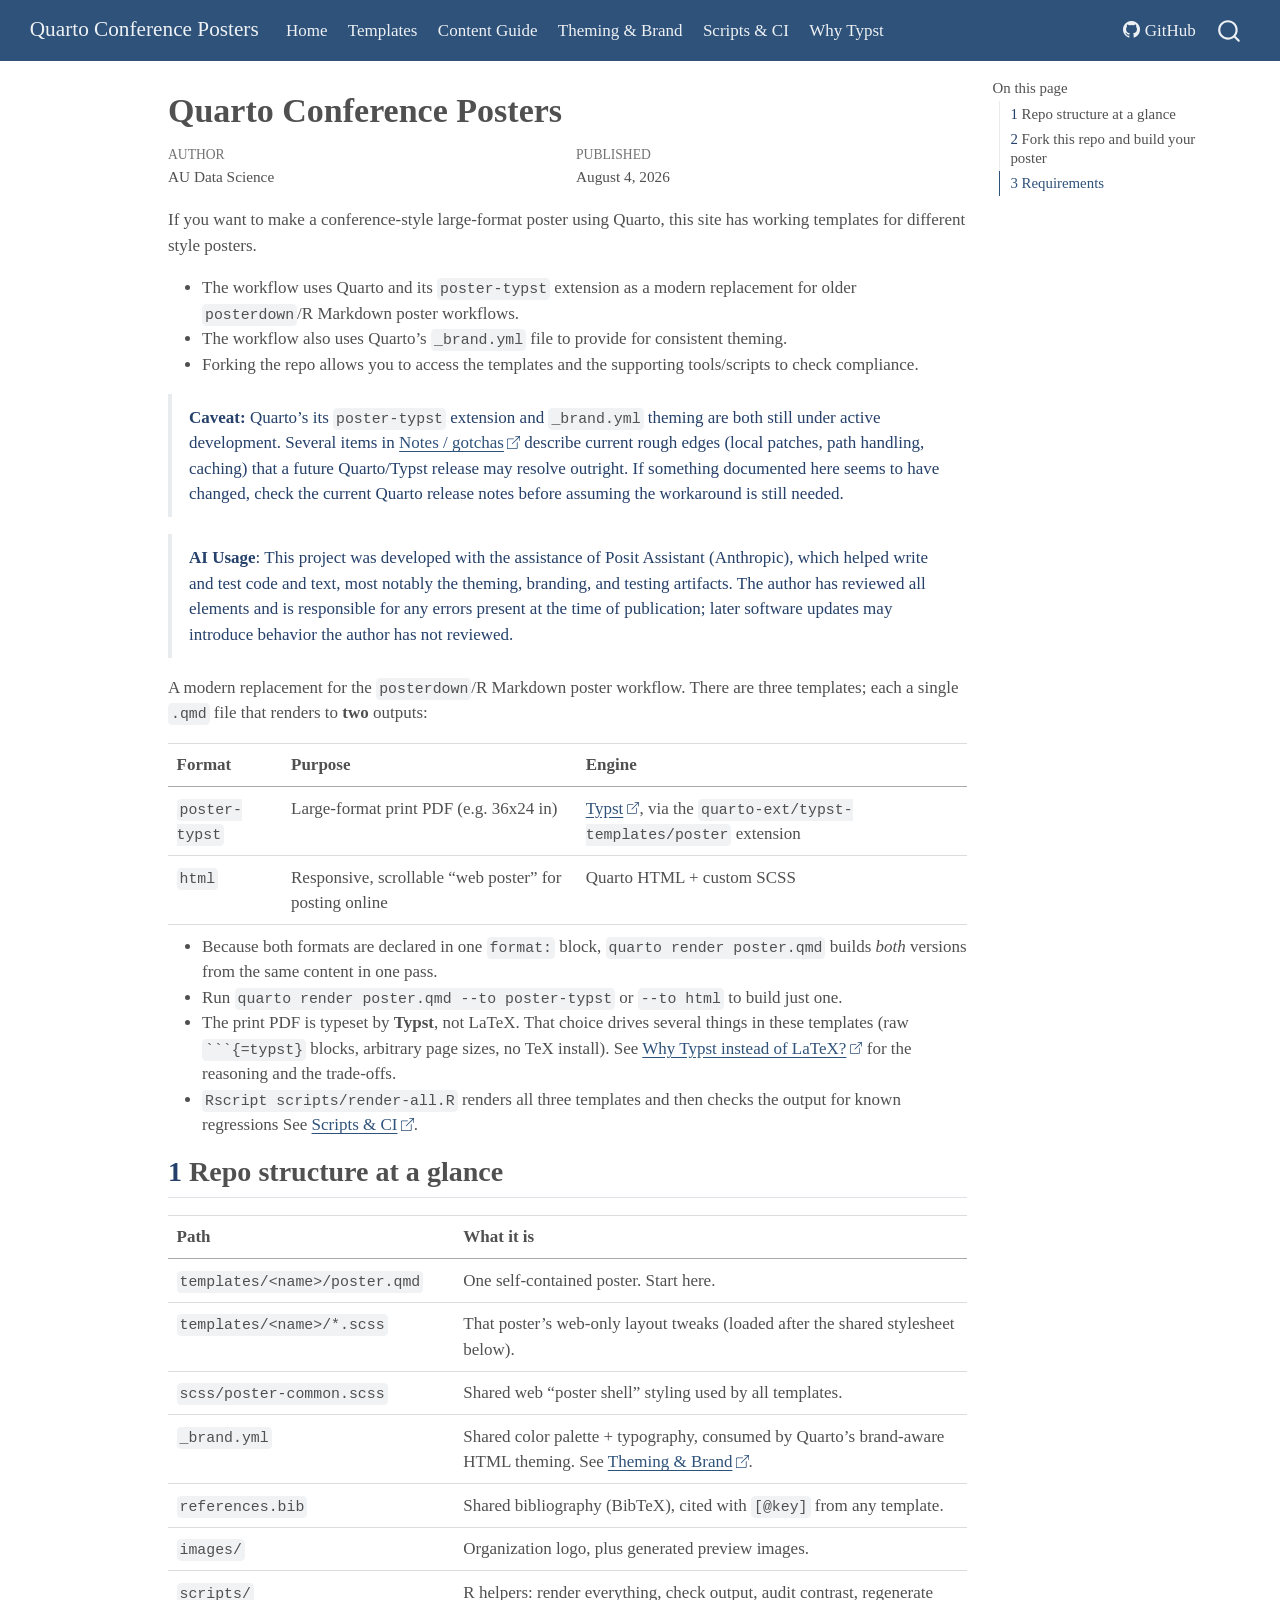
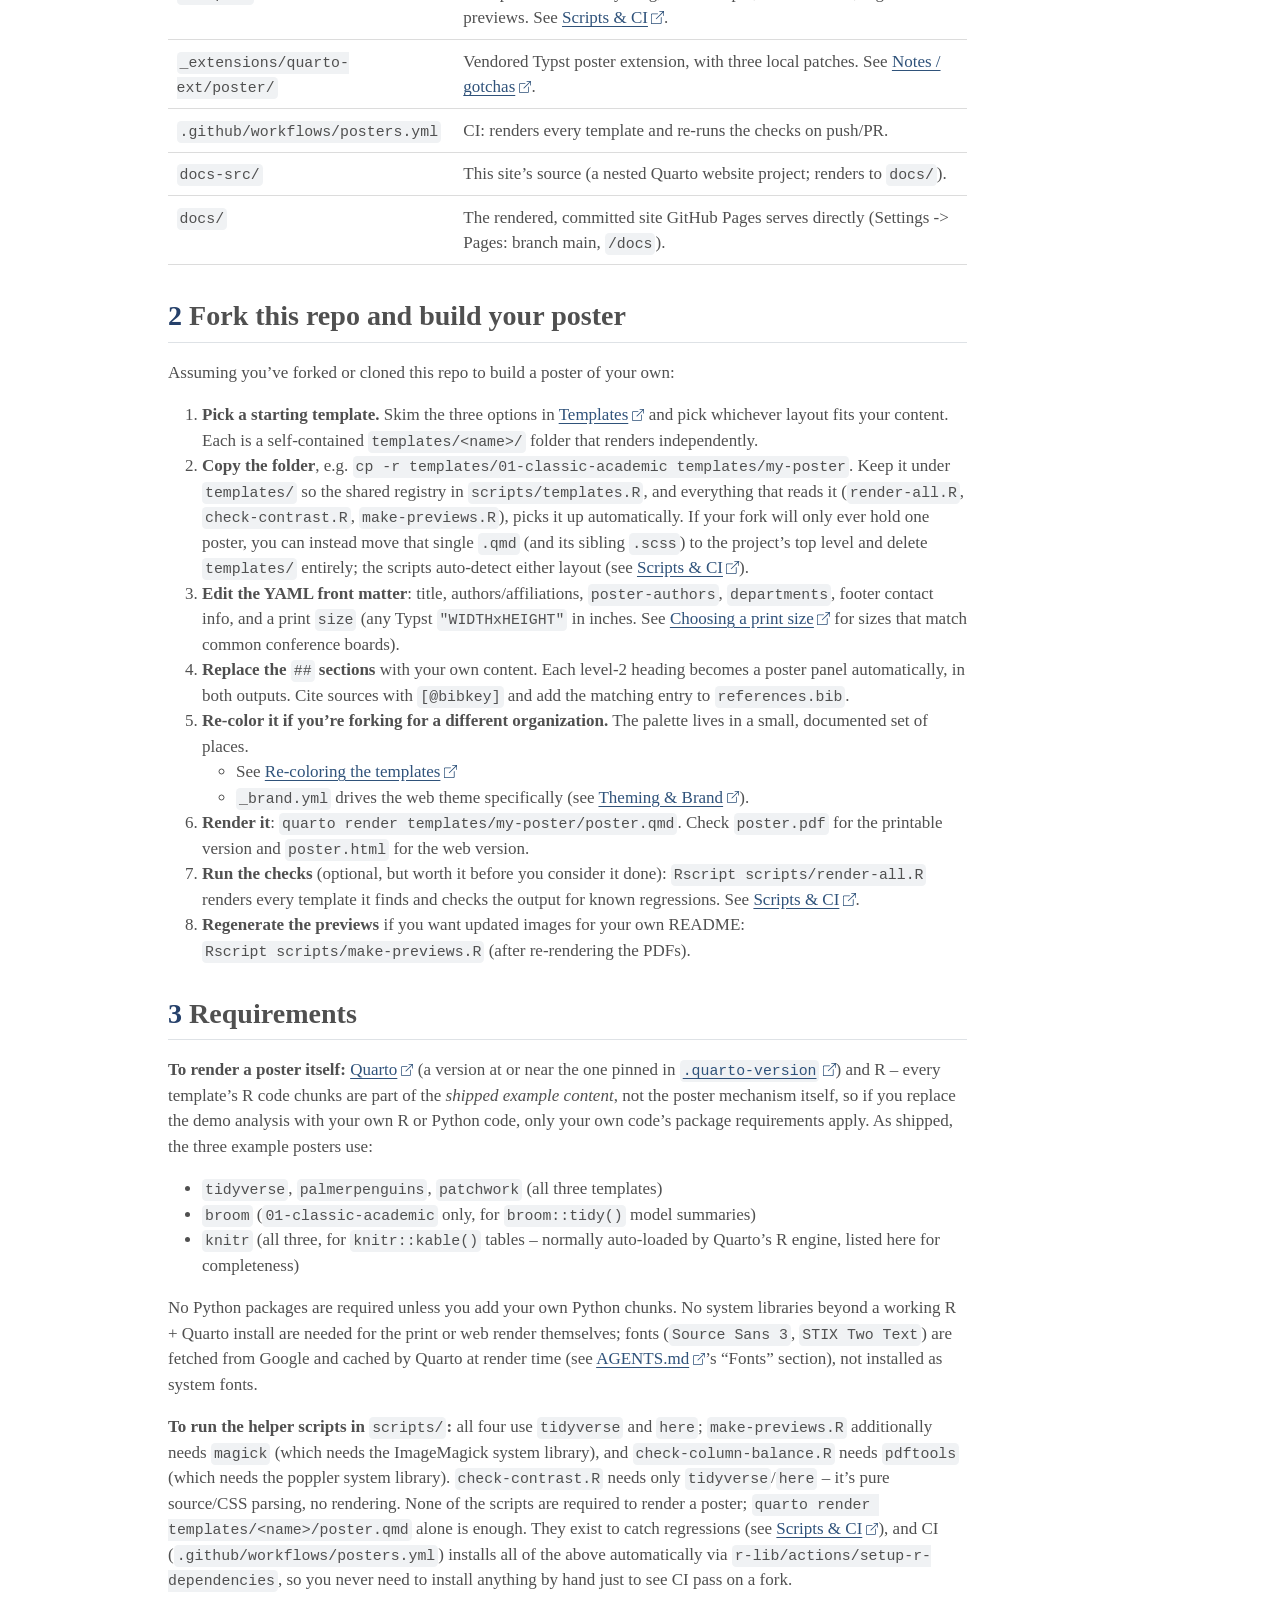
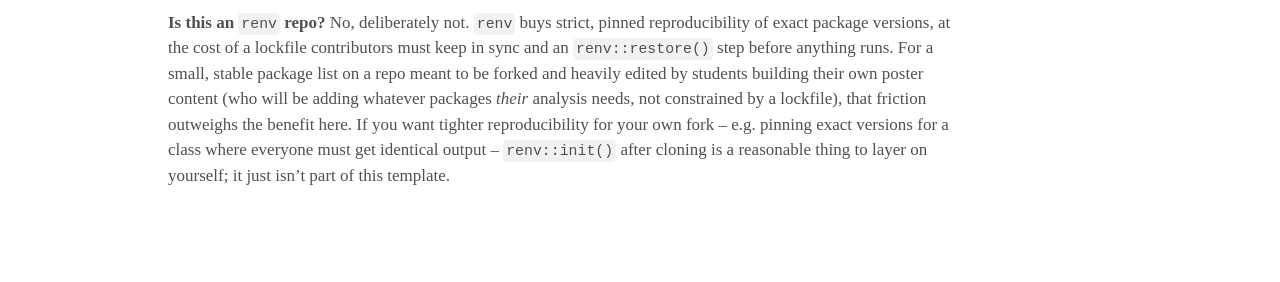
==== docs/index.html @ b118d68b "docs: mirror README's Requirements section on the site Home page - docs-src/index.qmd: add the same " ====
<!DOCTYPE html>
<html xmlns="http://www.w3.org/1999/xhtml" lang="en" xml:lang="en"><head>

<meta charset="utf-8">
<meta name="generator" content="quarto-1.9.38">

<meta name="viewport" content="width=device-width, initial-scale=1.0, user-scalable=yes">

<meta name="author" content="AU Data Science">
<meta name="dcterms.date" content="2026-08-04">

<title>Quarto Conference Posters</title>
<style>
/* Default styles provided by pandoc.
** See https://pandoc.org/MANUAL.html#variables-for-html for config info.
*/
code{white-space: pre-wrap;}
span.smallcaps{font-variant: small-caps;}
div.columns{display: flex; gap: min(4vw, 1.5em);}
div.column{flex: auto; overflow-x: auto;}
div.hanging-indent{margin-left: 1.5em; text-indent: -1.5em;}
ul.task-list{list-style: none;}
ul.task-list li input[type="checkbox"] {
  width: 0.8em;
  margin: 0 0.8em 0.2em -1em; /* quarto-specific, see https://github.com/quarto-dev/quarto-cli/issues/4556 */ 
  vertical-align: middle;
}
</style>


<script src="site_libs/quarto-nav/quarto-nav.js"></script>
<script src="site_libs/quarto-nav/headroom.min.js"></script>
<script src="site_libs/clipboard/clipboard.min.js"></script>
<script src="site_libs/quarto-search/autocomplete.umd.js"></script>
<script src="site_libs/quarto-search/fuse.min.js"></script>
<script src="site_libs/quarto-search/quarto-search.js"></script>
<meta name="quarto:offset" content="./">
<script src="site_libs/quarto-html/quarto.js" type="module"></script>
<script src="site_libs/quarto-html/tabsets/tabsets.js" type="module"></script>
<script src="site_libs/quarto-html/popper.min.js"></script>
<script src="site_libs/quarto-html/tippy.umd.min.js"></script>
<script src="site_libs/quarto-html/anchor.min.js"></script>
<link href="site_libs/quarto-html/tippy.css" rel="stylesheet">
<link href="site_libs/quarto-html/quarto-syntax-highlighting-15634bcf2e68342d4ad2dfa704d543f6.css" rel="stylesheet" class="quarto-color-scheme" id="quarto-text-highlighting-styles">
<link href="site_libs/quarto-html/quarto-syntax-highlighting-dark-0a6b7249c26820e032cb0bd839ff02b1.css" rel="stylesheet" class="quarto-color-scheme quarto-color-alternate" id="quarto-text-highlighting-styles">
<link href="site_libs/quarto-html/quarto-syntax-highlighting-15634bcf2e68342d4ad2dfa704d543f6.css" rel="stylesheet" class="quarto-color-scheme-extra" id="quarto-text-highlighting-styles">
<script src="site_libs/bootstrap/bootstrap.min.js"></script>
<link href="site_libs/bootstrap/bootstrap-icons.css" rel="stylesheet">
<link href="site_libs/bootstrap/bootstrap-daaa8c602e7faee6e73fb4bcdd36585b.min.css" rel="stylesheet" append-hash="true" class="quarto-color-scheme" id="quarto-bootstrap" data-mode="light">
<link href="site_libs/bootstrap/bootstrap-dark-daaa8c602e7faee6e73fb4bcdd36585b.min.css" rel="stylesheet" append-hash="true" class="quarto-color-scheme quarto-color-alternate" id="quarto-bootstrap" data-mode="light">
<link href="site_libs/bootstrap/bootstrap-daaa8c602e7faee6e73fb4bcdd36585b.min.css" rel="stylesheet" append-hash="true" class="quarto-color-scheme-extra" id="quarto-bootstrap" data-mode="light">
<script id="quarto-search-options" type="application/json">{
  "location": "navbar",
  "copy-button": false,
  "collapse-after": 3,
  "panel-placement": "end",
  "type": "overlay",
  "limit": 50,
  "keyboard-shortcut": [
    "f",
    "/",
    "s"
  ],
  "show-item-context": false,
  "language": {
    "search-no-results-text": "No results",
    "search-matching-documents-text": "matching documents",
    "search-copy-link-title": "Copy link to search",
    "search-hide-matches-text": "Hide additional matches",
    "search-more-match-text": "more match in this document",
    "search-more-matches-text": "more matches in this document",
    "search-clear-button-title": "Clear",
    "search-text-placeholder": "",
    "search-detached-cancel-button-title": "Cancel",
    "search-submit-button-title": "Submit",
    "search-label": "Search"
  }
}</script>


</head>

<body class="nav-fixed quarto-light">

<div id="quarto-search-results"></div>
  <header id="quarto-header" class="headroom fixed-top">
    <nav class="navbar navbar-expand-lg " data-bs-theme="dark">
      <div class="navbar-container container-fluid">
      <div class="navbar-brand-container mx-auto">
    <a class="navbar-brand" href="./index.html">
    <span class="navbar-title">Quarto Conference Posters</span>
    </a>
  </div>
            <div id="quarto-search" class="" title="Search"></div>
          <button class="navbar-toggler" type="button" data-bs-toggle="collapse" data-bs-target="#navbarCollapse" aria-controls="navbarCollapse" role="menu" aria-expanded="false" aria-label="Toggle navigation" onclick="if (window.quartoToggleHeadroom) { window.quartoToggleHeadroom(); }">
  <span class="navbar-toggler-icon"></span>
</button>
          <div class="collapse navbar-collapse" id="navbarCollapse">
            <ul class="navbar-nav navbar-nav-scroll me-auto">
  <li class="nav-item">
    <a class="nav-link active" href="./index.html" aria-current="page"> 
<span class="menu-text">Home</span></a>
  </li>  
  <li class="nav-item">
    <a class="nav-link" href="./templates.html"> 
<span class="menu-text">Templates</span></a>
  </li>  
  <li class="nav-item">
    <a class="nav-link" href="./content-guide.html"> 
<span class="menu-text">Content Guide</span></a>
  </li>  
  <li class="nav-item">
    <a class="nav-link" href="./theming.html"> 
<span class="menu-text">Theming &amp; Brand</span></a>
  </li>  
  <li class="nav-item">
    <a class="nav-link" href="./scripts-and-ci.html"> 
<span class="menu-text">Scripts &amp; CI</span></a>
  </li>  
  <li class="nav-item">
    <a class="nav-link" href="./why-typst.html"> 
<span class="menu-text">Why Typst</span></a>
  </li>  
</ul>
            <ul class="navbar-nav navbar-nav-scroll ms-auto">
  <li class="nav-item">
    <a class="nav-link" href="https://github.com/AU-datascience/poster_templates"> <i class="bi bi-github" role="img">
</i> 
<span class="menu-text">GitHub</span></a>
  </li>  
</ul>
          </div> <!-- /navcollapse -->
            <div class="quarto-navbar-tools">
</div>
      </div> <!-- /container-fluid -->
    </nav>
</header>
<!-- content -->
<div id="quarto-content" class="quarto-container page-columns page-rows-contents page-layout-article page-navbar">
<!-- sidebar -->
<!-- margin-sidebar -->
    <div id="quarto-margin-sidebar" class="sidebar margin-sidebar">
        <nav id="TOC" role="doc-toc" class="toc-active">
    <h2 id="toc-title">On this page</h2>
   
  <ul>
  <li><a href="#repo-structure-at-a-glance" id="toc-repo-structure-at-a-glance" class="nav-link active" data-scroll-target="#repo-structure-at-a-glance"><span class="header-section-number">1</span> Repo structure at a glance</a></li>
  <li><a href="#fork-this-repo-and-build-your-poster" id="toc-fork-this-repo-and-build-your-poster" class="nav-link" data-scroll-target="#fork-this-repo-and-build-your-poster"><span class="header-section-number">2</span> Fork this repo and build your poster</a></li>
  <li><a href="#requirements" id="toc-requirements" class="nav-link" data-scroll-target="#requirements"><span class="header-section-number">3</span> Requirements</a></li>
  </ul>
</nav>
    </div>
<!-- main -->
<main class="content" id="quarto-document-content">

<header id="title-block-header" class="quarto-title-block default">
<div class="quarto-title">
<h1 class="title">Quarto Conference Posters</h1>
</div>



<div class="quarto-title-meta">

    <div>
    <div class="quarto-title-meta-heading">Author</div>
    <div class="quarto-title-meta-contents">
             <p>AU Data Science </p>
          </div>
  </div>
    
    <div>
    <div class="quarto-title-meta-heading">Published</div>
    <div class="quarto-title-meta-contents">
      <p class="date">August 4, 2026</p>
    </div>
  </div>
  
    
  </div>
  


</header>


<p>If you want to make a conference-style large-format poster using Quarto, this site has working templates for different style posters.</p>
<ul>
<li>The workflow uses Quarto and its <code>poster-typst</code> extension as a modern replacement for older <code>posterdown</code>/R Markdown poster workflows.</li>
<li>The workflow also uses Quarto’s <code>_brand.yml</code> file to provide for consistent theming.</li>
<li>Forking the repo allows you to access the templates and the supporting tools/scripts to check compliance.</li>
</ul>
<blockquote class="blockquote">
<p><strong>Caveat:</strong> Quarto’s its <code>poster-typst</code> extension and <code>_brand.yml</code> theming are both still under active development. Several items in <a href="./scripts-and-ci.html#notes-gotchas">Notes / gotchas</a> describe current rough edges (local patches, path handling, caching) that a future Quarto/Typst release may resolve outright. If something documented here seems to have changed, check the current Quarto release notes before assuming the workaround is still needed.</p>
</blockquote>
<blockquote class="blockquote">
<p><strong>AI Usage</strong>: This project was developed with the assistance of Posit Assistant (Anthropic), which helped write and test code and text, most notably the theming, branding, and testing artifacts. The author has reviewed all elements and is responsible for any errors present at the time of publication; later software updates may introduce behavior the author has not reviewed.</p>
</blockquote>
<p>A modern replacement for the <code>posterdown</code>/R Markdown poster workflow. There are three templates; each a single <code>.qmd</code> file that renders to <strong>two</strong> outputs:</p>
<table class="caption-top table">
<thead>
<tr class="header">
<th>Format</th>
<th>Purpose</th>
<th>Engine</th>
</tr>
</thead>
<tbody>
<tr class="odd">
<td><code>poster-typst</code></td>
<td>Large-format print PDF (e.g.&nbsp;36x24 in)</td>
<td><a href="https://typst.app">Typst</a>, via the <code>quarto-ext/typst-templates/poster</code> extension</td>
</tr>
<tr class="even">
<td><code>html</code></td>
<td>Responsive, scrollable “web poster” for posting online</td>
<td>Quarto HTML + custom SCSS</td>
</tr>
</tbody>
</table>
<ul>
<li>Because both formats are declared in one <code>format:</code> block, <code>quarto render poster.qmd</code> builds <em>both</em> versions from the same content in one pass.</li>
<li>Run <code>quarto render poster.qmd --to poster-typst</code> or <code>--to html</code> to build just one.</li>
<li>The print PDF is typeset by <strong>Typst</strong>, not LaTeX. That choice drives several things in these templates (raw <code>```{=typst}</code> blocks, arbitrary page sizes, no TeX install). See <a href="./why-typst.html">Why Typst instead of LaTeX?</a> for the reasoning and the trade-offs.</li>
<li><code>Rscript scripts/render-all.R</code> renders all three templates and then checks the output for known regressions See <a href="./scripts-and-ci.html">Scripts &amp; CI</a>.</li>
</ul>
<section id="repo-structure-at-a-glance" class="level2" data-number="1">
<h2 data-number="1" class="anchored" data-anchor-id="repo-structure-at-a-glance"><span class="header-section-number">1</span> Repo structure at a glance</h2>
<table class="caption-top table">
<thead>
<tr class="header">
<th>Path</th>
<th>What it is</th>
</tr>
</thead>
<tbody>
<tr class="odd">
<td><code>templates/&lt;name&gt;/poster.qmd</code></td>
<td>One self-contained poster. Start here.</td>
</tr>
<tr class="even">
<td><code>templates/&lt;name&gt;/*.scss</code></td>
<td>That poster’s web-only layout tweaks (loaded after the shared stylesheet below).</td>
</tr>
<tr class="odd">
<td><code>scss/poster-common.scss</code></td>
<td>Shared web “poster shell” styling used by all templates.</td>
</tr>
<tr class="even">
<td><code>_brand.yml</code></td>
<td>Shared color palette + typography, consumed by Quarto’s brand-aware HTML theming. See <a href="./theming.html#brand.yml-and-your-workflow">Theming &amp; Brand</a>.</td>
</tr>
<tr class="odd">
<td><code>references.bib</code></td>
<td>Shared bibliography (BibTeX), cited with <code>[@key]</code> from any template.</td>
</tr>
<tr class="even">
<td><code>images/</code></td>
<td>Organization logo, plus generated preview images.</td>
</tr>
<tr class="odd">
<td><code>scripts/</code></td>
<td>R helpers: render everything, check output, audit contrast, regenerate previews. See <a href="./scripts-and-ci.html">Scripts &amp; CI</a>.</td>
</tr>
<tr class="even">
<td><code>_extensions/quarto-ext/poster/</code></td>
<td>Vendored Typst poster extension, with three local patches. See <a href="./scripts-and-ci.html#notes-gotchas">Notes / gotchas</a>.</td>
</tr>
<tr class="odd">
<td><code>.github/workflows/posters.yml</code></td>
<td>CI: renders every template and re-runs the checks on push/PR.</td>
</tr>
<tr class="even">
<td><code>docs-src/</code></td>
<td>This site’s source (a nested Quarto website project; renders to <code>docs/</code>).</td>
</tr>
<tr class="odd">
<td><code>docs/</code></td>
<td>The rendered, committed site GitHub Pages serves directly (Settings -&gt; Pages: branch main, <code>/docs</code>).</td>
</tr>
</tbody>
</table>
</section>
<section id="fork-this-repo-and-build-your-poster" class="level2" data-number="2">
<h2 data-number="2" class="anchored" data-anchor-id="fork-this-repo-and-build-your-poster"><span class="header-section-number">2</span> Fork this repo and build your poster</h2>
<p>Assuming you’ve forked or cloned this repo to build a poster of your own:</p>
<ol type="1">
<li><strong>Pick a starting template.</strong> Skim the three options in <a href="./templates.html">Templates</a> and pick whichever layout fits your content. Each is a self-contained <code>templates/&lt;name&gt;/</code> folder that renders independently.</li>
<li><strong>Copy the folder</strong>, e.g.&nbsp;<code>cp -r templates/01-classic-academic templates/my-poster</code>. Keep it under <code>templates/</code> so the shared registry in <code>scripts/templates.R</code>, and everything that reads it (<code>render-all.R</code>, <code>check-contrast.R</code>, <code>make-previews.R</code>), picks it up automatically. If your fork will only ever hold one poster, you can instead move that single <code>.qmd</code> (and its sibling <code>.scss</code>) to the project’s top level and delete <code>templates/</code> entirely; the scripts auto-detect either layout (see <a href="./scripts-and-ci.html">Scripts &amp; CI</a>).</li>
<li><strong>Edit the YAML front matter</strong>: title, authors/affiliations, <code>poster-authors</code>, <code>departments</code>, footer contact info, and a print <code>size</code> (any Typst <code>"WIDTHxHEIGHT"</code> in inches. See <a href="./templates.html#choosing-a-print-size">Choosing a print size</a> for sizes that match common conference boards).</li>
<li><strong>Replace the <code>##</code> sections</strong> with your own content. Each level-2 heading becomes a poster panel automatically, in both outputs. Cite sources with <code>[@bibkey]</code> and add the matching entry to <code>references.bib</code>.</li>
<li><strong>Re-color it if you’re forking for a different organization.</strong> The palette lives in a small, documented set of places.
<ul>
<li>See <a href="./theming.html#re-coloring-the-templates">Re-coloring the templates</a></li>
<li><code>_brand.yml</code> drives the web theme specifically (see <a href="./theming.html#brand.yml-and-your-workflow">Theming &amp; Brand</a>).</li>
</ul></li>
<li><strong>Render it</strong>: <code>quarto render templates/my-poster/poster.qmd</code>. Check <code>poster.pdf</code> for the printable version and <code>poster.html</code> for the web version.</li>
<li><strong>Run the checks</strong> (optional, but worth it before you consider it done): <code>Rscript scripts/render-all.R</code> renders every template it finds and checks the output for known regressions. See <a href="./scripts-and-ci.html">Scripts &amp; CI</a>.</li>
<li><strong>Regenerate the previews</strong> if you want updated images for your own README: <code>Rscript scripts/make-previews.R</code> (after re-rendering the PDFs).</li>
</ol>
</section>
<section id="requirements" class="level2" data-number="3">
<h2 data-number="3" class="anchored" data-anchor-id="requirements"><span class="header-section-number">3</span> Requirements</h2>
<p><strong>To render a poster itself:</strong> <a href="https://quarto.org">Quarto</a> (a version at or near the one pinned in <a href="https://github.com/AU-datascience/poster_templates/blob/main/.quarto-version"><code>.quarto-version</code></a>) and R – every template’s R code chunks are part of the <em>shipped example content</em>, not the poster mechanism itself, so if you replace the demo analysis with your own R or Python code, only your own code’s package requirements apply. As shipped, the three example posters use:</p>
<ul>
<li><code>tidyverse</code>, <code>palmerpenguins</code>, <code>patchwork</code> (all three templates)</li>
<li><code>broom</code> (<code>01-classic-academic</code> only, for <code>broom::tidy()</code> model summaries)</li>
<li><code>knitr</code> (all three, for <code>knitr::kable()</code> tables – normally auto-loaded by Quarto’s R engine, listed here for completeness)</li>
</ul>
<p>No Python packages are required unless you add your own Python chunks. No system libraries beyond a working R + Quarto install are needed for the print or web render themselves; fonts (<code>Source Sans 3</code>, <code>STIX Two Text</code>) are fetched from Google and cached by Quarto at render time (see <a href="https://github.com/AU-datascience/poster_templates/blob/main/AGENTS.md">AGENTS.md</a>’s “Fonts” section), not installed as system fonts.</p>
<p><strong>To run the helper scripts in <code>scripts/</code>:</strong> all four use <code>tidyverse</code> and <code>here</code>; <code>make-previews.R</code> additionally needs <code>magick</code> (which needs the ImageMagick system library), and <code>check-column-balance.R</code> needs <code>pdftools</code> (which needs the poppler system library). <code>check-contrast.R</code> needs only <code>tidyverse</code>/<code>here</code> – it’s pure source/CSS parsing, no rendering. None of the scripts are required to render a poster; <code>quarto render templates/&lt;name&gt;/poster.qmd</code> alone is enough. They exist to catch regressions (see <a href="./scripts-and-ci.html">Scripts &amp; CI</a>), and CI (<code>.github/workflows/posters.yml</code>) installs all of the above automatically via <code>r-lib/actions/setup-r-dependencies</code>, so you never need to install anything by hand just to see CI pass on a fork.</p>
<p><strong>Is this an <code>renv</code> repo?</strong> No, deliberately not. <code>renv</code> buys strict, pinned reproducibility of exact package versions, at the cost of a lockfile contributors must keep in sync and an <code>renv::restore()</code> step before anything runs. For a small, stable package list on a repo meant to be forked and heavily edited by students building their own poster content (who will be adding whatever packages <em>their</em> analysis needs, not constrained by a lockfile), that friction outweighs the benefit here. If you want tighter reproducibility for your own fork – e.g.&nbsp;pinning exact versions for a class where everyone must get identical output – <code>renv::init()</code> after cloning is a reasonable thing to layer on yourself; it just isn’t part of this template.</p>


</section>

</main> <!-- /main -->
<script id="quarto-html-after-body" type="application/javascript">
  window.document.addEventListener("DOMContentLoaded", function (event) {
    const icon = "";
    const anchorJS = new window.AnchorJS();
    anchorJS.options = {
      placement: 'right',
      icon: icon
    };
    anchorJS.add('.anchored');
    const isCodeAnnotation = (el) => {
      for (const clz of el.classList) {
        if (clz.startsWith('code-annotation-')) {                     
          return true;
        }
      }
      return false;
    }
    const onCopySuccess = function(e) {
      // button target
      const button = e.trigger;
      // don't keep focus
      button.blur();
      // flash "checked"
      button.classList.add('code-copy-button-checked');
      var currentTitle = button.getAttribute("title");
      button.setAttribute("title", "Copied!");
      let tooltip;
      if (window.bootstrap) {
        button.setAttribute("data-bs-toggle", "tooltip");
        button.setAttribute("data-bs-placement", "left");
        button.setAttribute("data-bs-title", "Copied!");
        tooltip = new bootstrap.Tooltip(button, 
          { trigger: "manual", 
            customClass: "code-copy-button-tooltip",
            offset: [0, -8]});
        tooltip.show();    
      }
      setTimeout(function() {
        if (tooltip) {
          tooltip.hide();
          button.removeAttribute("data-bs-title");
          button.removeAttribute("data-bs-toggle");
          button.removeAttribute("data-bs-placement");
        }
        button.setAttribute("title", currentTitle);
        button.classList.remove('code-copy-button-checked');
      }, 1000);
      // clear code selection
      e.clearSelection();
    }
    const getTextToCopy = function(trigger) {
      const outerScaffold = trigger.parentElement.cloneNode(true);
      const codeEl = outerScaffold.querySelector('code');
      for (const childEl of codeEl.children) {
        if (isCodeAnnotation(childEl)) {
          childEl.remove();
        }
      }
      return codeEl.innerText;
    }
    const clipboard = new window.ClipboardJS('.code-copy-button:not([data-in-quarto-modal])', {
      text: getTextToCopy
    });
    clipboard.on('success', onCopySuccess);
    if (window.document.getElementById('quarto-embedded-source-code-modal')) {
      const clipboardModal = new window.ClipboardJS('.code-copy-button[data-in-quarto-modal]', {
        text: getTextToCopy,
        container: window.document.getElementById('quarto-embedded-source-code-modal')
      });
      clipboardModal.on('success', onCopySuccess);
    }
      var localhostRegex = new RegExp(/^(?:http|https):\/\/localhost\:?[0-9]*\//);
      var mailtoRegex = new RegExp(/^mailto:/);
        var filterRegex = new RegExp("https:\/\/au-datascience\.github\.io\/poster_templates\/");
      var isInternal = (href) => {
          return filterRegex.test(href) || localhostRegex.test(href) || mailtoRegex.test(href);
      }
      // Inspect non-navigation links and adorn them if external
     var links = window.document.querySelectorAll('a[href]:not(.nav-link):not(.navbar-brand):not(.toc-action):not(.sidebar-link):not(.sidebar-item-toggle):not(.pagination-link):not(.no-external):not([aria-hidden]):not(.dropdown-item):not(.quarto-navigation-tool):not(.about-link)');
      for (var i=0; i<links.length; i++) {
        const link = links[i];
        if (!isInternal(link.href)) {
          // undo the damage that might have been done by quarto-nav.js in the case of
          // links that we want to consider external
          if (link.dataset.originalHref !== undefined) {
            link.href = link.dataset.originalHref;
          }
            // target, if specified
            link.setAttribute("target", "_blank");
            if (link.getAttribute("rel") === null) {
              link.setAttribute("rel", "noopener");
            }
            // default icon
            link.classList.add("external");
        }
      }
    function tippyHover(el, contentFn, onTriggerFn, onUntriggerFn) {
      const config = {
        allowHTML: true,
        maxWidth: 500,
        delay: 100,
        arrow: false,
        appendTo: function(el) {
            return el.parentElement;
        },
        interactive: true,
        interactiveBorder: 10,
        theme: 'quarto',
        placement: 'bottom-start',
      };
      if (contentFn) {
        config.content = contentFn;
      }
      if (onTriggerFn) {
        config.onTrigger = onTriggerFn;
      }
      if (onUntriggerFn) {
        config.onUntrigger = onUntriggerFn;
      }
      window.tippy(el, config); 
    }
    const noterefs = window.document.querySelectorAll('a[role="doc-noteref"]');
    for (var i=0; i<noterefs.length; i++) {
      const ref = noterefs[i];
      tippyHover(ref, function() {
        // use id or data attribute instead here
        let href = ref.getAttribute('data-footnote-href') || ref.getAttribute('href');
        try { href = new URL(href).hash; } catch {}
        const id = href.replace(/^#\/?/, "");
        const note = window.document.getElementById(id);
        if (note) {
          return note.innerHTML;
        } else {
          return "";
        }
      });
    }
    const xrefs = window.document.querySelectorAll('a.quarto-xref');
    const processXRef = (id, note) => {
      // Strip column container classes
      const stripColumnClz = (el) => {
        el.classList.remove("page-full", "page-columns");
        if (el.children) {
          for (const child of el.children) {
            stripColumnClz(child);
          }
        }
      }
      stripColumnClz(note)
      if (id === null || id.startsWith('sec-')) {
        // Special case sections, only their first couple elements
        const container = document.createElement("div");
        if (note.children && note.children.length > 2) {
          container.appendChild(note.children[0].cloneNode(true));
          for (let i = 1; i < note.children.length; i++) {
            const child = note.children[i];
            if (child.tagName === "P" && child.innerText === "") {
              continue;
            } else {
              container.appendChild(child.cloneNode(true));
              break;
            }
          }
          if (window.Quarto?.typesetMath) {
            window.Quarto.typesetMath(container);
          }
          return container.innerHTML
        } else {
          if (window.Quarto?.typesetMath) {
            window.Quarto.typesetMath(note);
          }
          return note.innerHTML;
        }
      } else {
        // Remove any anchor links if they are present
        const anchorLink = note.querySelector('a.anchorjs-link');
        if (anchorLink) {
          anchorLink.remove();
        }
        if (window.Quarto?.typesetMath) {
          window.Quarto.typesetMath(note);
        }
        if (note.classList.contains("callout")) {
          return note.outerHTML;
        } else {
          return note.innerHTML;
        }
      }
    }
    for (var i=0; i<xrefs.length; i++) {
      const xref = xrefs[i];
      tippyHover(xref, undefined, function(instance) {
        instance.disable();
        let url = xref.getAttribute('href');
        let hash = undefined; 
        if (url.startsWith('#')) {
          hash = url;
        } else {
          try { hash = new URL(url).hash; } catch {}
        }
        if (hash) {
          const id = hash.replace(/^#\/?/, "");
          const note = window.document.getElementById(id);
          if (note !== null) {
            try {
              const html = processXRef(id, note.cloneNode(true));
              instance.setContent(html);
            } finally {
              instance.enable();
              instance.show();
            }
          } else {
            // See if we can fetch this
            fetch(url.split('#')[0])
            .then(res => res.text())
            .then(html => {
              const parser = new DOMParser();
              const htmlDoc = parser.parseFromString(html, "text/html");
              const note = htmlDoc.getElementById(id);
              if (note !== null) {
                const html = processXRef(id, note);
                instance.setContent(html);
              } 
            }).finally(() => {
              instance.enable();
              instance.show();
            });
          }
        } else {
          // See if we can fetch a full url (with no hash to target)
          // This is a special case and we should probably do some content thinning / targeting
          fetch(url)
          .then(res => res.text())
          .then(html => {
            const parser = new DOMParser();
            const htmlDoc = parser.parseFromString(html, "text/html");
            const note = htmlDoc.querySelector('main.content');
            if (note !== null) {
              // This should only happen for chapter cross references
              // (since there is no id in the URL)
              // remove the first header
              if (note.children.length > 0 && note.children[0].tagName === "HEADER") {
                note.children[0].remove();
              }
              const html = processXRef(null, note);
              instance.setContent(html);
            } 
          }).finally(() => {
            instance.enable();
            instance.show();
          });
        }
      }, function(instance) {
      });
    }
        let selectedAnnoteEl;
        const selectorForAnnotation = ( cell, annotation) => {
          let cellAttr = 'data-code-cell="' + cell + '"';
          let lineAttr = 'data-code-annotation="' +  annotation + '"';
          const selector = 'span[' + cellAttr + '][' + lineAttr + ']';
          return selector;
        }
        const selectCodeLines = (annoteEl) => {
          const doc = window.document;
          const targetCell = annoteEl.getAttribute("data-target-cell");
          const targetAnnotation = annoteEl.getAttribute("data-target-annotation");
          const annoteSpan = window.document.querySelector(selectorForAnnotation(targetCell, targetAnnotation));
          const lines = annoteSpan.getAttribute("data-code-lines").split(",");
          const lineIds = lines.map((line) => {
            return targetCell + "-" + line;
          })
          let top = null;
          let height = null;
          let parent = null;
          if (lineIds.length > 0) {
              //compute the position of the single el (top and bottom and make a div)
              const el = window.document.getElementById(lineIds[0]);
              top = el.offsetTop;
              height = el.offsetHeight;
              parent = el.parentElement.parentElement;
            if (lineIds.length > 1) {
              const lastEl = window.document.getElementById(lineIds[lineIds.length - 1]);
              const bottom = lastEl.offsetTop + lastEl.offsetHeight;
              height = bottom - top;
            }
            if (top !== null && height !== null && parent !== null) {
              // cook up a div (if necessary) and position it 
              let div = window.document.getElementById("code-annotation-line-highlight");
              if (div === null) {
                div = window.document.createElement("div");
                div.setAttribute("id", "code-annotation-line-highlight");
                div.style.position = 'absolute';
                parent.appendChild(div);
              }
              div.style.top = top - 2 + "px";
              div.style.height = height + 4 + "px";
              div.style.left = 0;
              let gutterDiv = window.document.getElementById("code-annotation-line-highlight-gutter");
              if (gutterDiv === null) {
                gutterDiv = window.document.createElement("div");
                gutterDiv.setAttribute("id", "code-annotation-line-highlight-gutter");
                gutterDiv.style.position = 'absolute';
                const codeCell = window.document.getElementById(targetCell);
                const gutter = codeCell.querySelector('.code-annotation-gutter');
                gutter.appendChild(gutterDiv);
              }
              gutterDiv.style.top = top - 2 + "px";
              gutterDiv.style.height = height + 4 + "px";
            }
            selectedAnnoteEl = annoteEl;
          }
        };
        const unselectCodeLines = () => {
          const elementsIds = ["code-annotation-line-highlight", "code-annotation-line-highlight-gutter"];
          elementsIds.forEach((elId) => {
            const div = window.document.getElementById(elId);
            if (div) {
              div.remove();
            }
          });
          selectedAnnoteEl = undefined;
        };
          // Handle positioning of the toggle
      window.addEventListener(
        "resize",
        throttle(() => {
          elRect = undefined;
          if (selectedAnnoteEl) {
            selectCodeLines(selectedAnnoteEl);
          }
        }, 10)
      );
      function throttle(fn, ms) {
      let throttle = false;
      let timer;
        return (...args) => {
          if(!throttle) { // first call gets through
              fn.apply(this, args);
              throttle = true;
          } else { // all the others get throttled
              if(timer) clearTimeout(timer); // cancel #2
              timer = setTimeout(() => {
                fn.apply(this, args);
                timer = throttle = false;
              }, ms);
          }
        };
      }
        // Attach click handler to the DT
        const annoteDls = window.document.querySelectorAll('dt[data-target-cell]');
        for (const annoteDlNode of annoteDls) {
          annoteDlNode.addEventListener('click', (event) => {
            const clickedEl = event.target;
            if (clickedEl !== selectedAnnoteEl) {
              unselectCodeLines();
              const activeEl = window.document.querySelector('dt[data-target-cell].code-annotation-active');
              if (activeEl) {
                activeEl.classList.remove('code-annotation-active');
              }
              selectCodeLines(clickedEl);
              clickedEl.classList.add('code-annotation-active');
            } else {
              // Unselect the line
              unselectCodeLines();
              clickedEl.classList.remove('code-annotation-active');
            }
          });
        }
    const findCites = (el) => {
      const parentEl = el.parentElement;
      if (parentEl) {
        const cites = parentEl.dataset.cites;
        if (cites) {
          return {
            el,
            cites: cites.split(' ')
          };
        } else {
          return findCites(el.parentElement)
        }
      } else {
        return undefined;
      }
    };
    var bibliorefs = window.document.querySelectorAll('a[role="doc-biblioref"]');
    for (var i=0; i<bibliorefs.length; i++) {
      const ref = bibliorefs[i];
      const citeInfo = findCites(ref);
      if (citeInfo) {
        tippyHover(citeInfo.el, function() {
          var popup = window.document.createElement('div');
          citeInfo.cites.forEach(function(cite) {
            var citeDiv = window.document.createElement('div');
            citeDiv.classList.add('hanging-indent');
            citeDiv.classList.add('csl-entry');
            var biblioDiv = window.document.getElementById('ref-' + cite);
            if (biblioDiv) {
              citeDiv.innerHTML = biblioDiv.innerHTML;
            }
            popup.appendChild(citeDiv);
          });
          return popup.innerHTML;
        });
      }
    }
  });
  </script>
</div> <!-- /content -->




</body></html>
---- docs/site_libs/quarto-html/tippy.css ----
.tippy-box[data-animation=fade][data-state=hidden]{opacity:0}[data-tippy-root]{max-width:calc(100vw - 10px)}.tippy-box{position:relative;background-color:#333;color:#fff;border-radius:4px;font-size:14px;line-height:1.4;white-space:normal;outline:0;transition-property:transform,visibility,opacity}.tippy-box[data-placement^=top]>.tippy-arrow{bottom:0}.tippy-box[data-placement^=top]>.tippy-arrow:before{bottom:-7px;left:0;border-width:8px 8px 0;border-top-color:initial;transform-origin:center top}.tippy-box[data-placement^=bottom]>.tippy-arrow{top:0}.tippy-box[data-placement^=bottom]>.tippy-arrow:before{top:-7px;left:0;border-width:0 8px 8px;border-bottom-color:initial;transform-origin:center bottom}.tippy-box[data-placement^=left]>.tippy-arrow{right:0}.tippy-box[data-placement^=left]>.tippy-arrow:before{border-width:8px 0 8px 8px;border-left-color:initial;right:-7px;transform-origin:center left}.tippy-box[data-placement^=right]>.tippy-arrow{left:0}.tippy-box[data-placement^=right]>.tippy-arrow:before{left:-7px;border-width:8px 8px 8px 0;border-right-color:initial;transform-origin:center right}.tippy-box[data-inertia][data-state=visible]{transition-timing-function:cubic-bezier(.54,1.5,.38,1.11)}.tippy-arrow{width:16px;height:16px;color:#333}.tippy-arrow:before{content:"";position:absolute;border-color:transparent;border-style:solid}.tippy-content{position:relative;padding:5px 9px;z-index:1}
---- docs/site_libs/quarto-html/quarto-syntax-highlighting-15634bcf2e68342d4ad2dfa704d543f6.css ----
/* quarto syntax highlight colors */
:root {
  --quarto-hl-ot-color: #003B4F;
  --quarto-hl-at-color: #657422;
  --quarto-hl-ss-color: #20794D;
  --quarto-hl-an-color: #5E5E5E;
  --quarto-hl-fu-color: #4758AB;
  --quarto-hl-st-color: #20794D;
  --quarto-hl-cf-color: #003B4F;
  --quarto-hl-op-color: #5E5E5E;
  --quarto-hl-er-color: #AD0000;
  --quarto-hl-bn-color: #AD0000;
  --quarto-hl-al-color: #AD0000;
  --quarto-hl-va-color: #111111;
  --quarto-hl-bu-color: inherit;
  --quarto-hl-ex-color: inherit;
  --quarto-hl-pp-color: #AD0000;
  --quarto-hl-in-color: #5E5E5E;
  --quarto-hl-vs-color: #20794D;
  --quarto-hl-wa-color: #5E5E5E;
  --quarto-hl-do-color: #5E5E5E;
  --quarto-hl-im-color: #00769E;
  --quarto-hl-ch-color: #20794D;
  --quarto-hl-dt-color: #AD0000;
  --quarto-hl-fl-color: #AD0000;
  --quarto-hl-co-color: #5E5E5E;
  --quarto-hl-cv-color: #5E5E5E;
  --quarto-hl-cn-color: #8f5902;
  --quarto-hl-sc-color: #5E5E5E;
  --quarto-hl-dv-color: #AD0000;
  --quarto-hl-kw-color: #003B4F;
}

/* other quarto variables */
:root {
  --quarto-font-monospace: SFMono-Regular, Menlo, Monaco, Consolas, "Liberation Mono", "Courier New", monospace;
}

/* syntax highlight based on Pandoc's rules */
pre > code.sourceCode > span {
  color: #003B4F;
}

code.sourceCode > span {
  color: #003B4F;
}

div.sourceCode,
div.sourceCode pre.sourceCode {
  color: #003B4F;
}

/* Normal */
code span {
  color: #003B4F;
}

/* Alert */
code span.al {
  color: #AD0000;
  font-style: inherit;
}

/* Annotation */
code span.an {
  color: #5E5E5E;
  font-style: inherit;
}

/* Attribute */
code span.at {
  color: #657422;
  font-style: inherit;
}

/* BaseN */
code span.bn {
  color: #AD0000;
  font-style: inherit;
}

/* BuiltIn */
code span.bu {
  font-style: inherit;
}

/* ControlFlow */
code span.cf {
  color: #003B4F;
  font-weight: bold;
  font-style: inherit;
}

/* Char */
code span.ch {
  color: #20794D;
  font-style: inherit;
}

/* Constant */
code span.cn {
  color: #8f5902;
  font-style: inherit;
}

/* Comment */
code span.co {
  color: #5E5E5E;
  font-style: inherit;
}

/* CommentVar */
code span.cv {
  color: #5E5E5E;
  font-style: italic;
}

/* Documentation */
code span.do {
  color: #5E5E5E;
  font-style: italic;
}

/* DataType */
code span.dt {
  color: #AD0000;
  font-style: inherit;
}

/* DecVal */
code span.dv {
  color: #AD0000;
  font-style: inherit;
}

/* Error */
code span.er {
  color: #AD0000;
  font-style: inherit;
}

/* Extension */
code span.ex {
  font-style: inherit;
}

/* Float */
code span.fl {
  color: #AD0000;
  font-style: inherit;
}

/* Function */
code span.fu {
  color: #4758AB;
  font-style: inherit;
}

/* Import */
code span.im {
  color: #00769E;
  font-style: inherit;
}

/* Information */
code span.in {
  color: #5E5E5E;
  font-style: inherit;
}

/* Keyword */
code span.kw {
  color: #003B4F;
  font-weight: bold;
  font-style: inherit;
}

/* Operator */
code span.op {
  color: #5E5E5E;
  font-style: inherit;
}

/* Other */
code span.ot {
  color: #003B4F;
  font-style: inherit;
}

/* Preprocessor */
code span.pp {
  color: #AD0000;
  font-style: inherit;
}

/* SpecialChar */
code span.sc {
  color: #5E5E5E;
  font-style: inherit;
}

/* SpecialString */
code span.ss {
  color: #20794D;
  font-style: inherit;
}

/* String */
code span.st {
  color: #20794D;
  font-style: inherit;
}

/* Variable */
code span.va {
  color: #111111;
  font-style: inherit;
}

/* VerbatimString */
code span.vs {
  color: #20794D;
  font-style: inherit;
}

/* Warning */
code span.wa {
  color: #5E5E5E;
  font-style: italic;
}

.prevent-inlining {
  content: "</";
}

/*# sourceMappingURL=f23921c56f73e400b49028c9186a1aa0.css.map */
---- docs/site_libs/quarto-html/quarto-syntax-highlighting-dark-0a6b7249c26820e032cb0bd839ff02b1.css ----
/* quarto syntax highlight colors */
:root {
  --quarto-hl-al-color: #f07178;
  --quarto-hl-an-color: #d4d0ab;
  --quarto-hl-at-color: #00e0e0;
  --quarto-hl-bn-color: #d4d0ab;
  --quarto-hl-bu-color: #abe338;
  --quarto-hl-ch-color: #abe338;
  --quarto-hl-co-color: #f8f8f2;
  --quarto-hl-cv-color: #ffd700;
  --quarto-hl-cn-color: #ffd700;
  --quarto-hl-cf-color: #ffa07a;
  --quarto-hl-dt-color: #ffa07a;
  --quarto-hl-dv-color: #d4d0ab;
  --quarto-hl-do-color: #f8f8f2;
  --quarto-hl-er-color: #f07178;
  --quarto-hl-ex-color: #00e0e0;
  --quarto-hl-fl-color: #d4d0ab;
  --quarto-hl-fu-color: #ffa07a;
  --quarto-hl-im-color: #abe338;
  --quarto-hl-in-color: #d4d0ab;
  --quarto-hl-kw-color: #ffa07a;
  --quarto-hl-op-color: #ffa07a;
  --quarto-hl-ot-color: #00e0e0;
  --quarto-hl-pp-color: #dcc6e0;
  --quarto-hl-re-color: #00e0e0;
  --quarto-hl-sc-color: #abe338;
  --quarto-hl-ss-color: #abe338;
  --quarto-hl-st-color: #abe338;
  --quarto-hl-va-color: #00e0e0;
  --quarto-hl-vs-color: #abe338;
  --quarto-hl-wa-color: #dcc6e0;
}

/* other quarto variables */
:root {
  --quarto-font-monospace: SFMono-Regular, Menlo, Monaco, Consolas, "Liberation Mono", "Courier New", monospace;
}

/* syntax highlight based on Pandoc's rules */
pre > code.sourceCode > span {
  color: #f8f8f2;
}

code.sourceCode > span {
  color: #f8f8f2;
}

div.sourceCode,
div.sourceCode pre.sourceCode {
  color: #f8f8f2;
}

/* Normal */
code span {
  color: #f8f8f2;
}

/* Alert */
code span.al {
  color: #f07178;
}

/* Annotation */
code span.an {
  color: #d4d0ab;
}

/* Attribute */
code span.at {
  color: #00e0e0;
}

/* BaseN */
code span.bn {
  color: #d4d0ab;
}

/* BuiltIn */
code span.bu {
  color: #abe338;
}

/* ControlFlow */
code span.cf {
  font-weight: bold;
  color: #ffa07a;
}

/* Char */
code span.ch {
  color: #abe338;
}

/* Constant */
code span.cn {
  color: #ffd700;
}

/* Comment */
code span.co {
  font-style: italic;
  color: #f8f8f2;
}

/* CommentVar */
code span.cv {
  color: #ffd700;
}

/* Documentation */
code span.do {
  color: #f8f8f2;
}

/* DataType */
code span.dt {
  color: #ffa07a;
}

/* DecVal */
code span.dv {
  color: #d4d0ab;
}

/* Error */
code span.er {
  color: #f07178;
  text-decoration: underline;
}

/* Extension */
code span.ex {
  font-weight: bold;
  color: #00e0e0;
}

/* Float */
code span.fl {
  color: #d4d0ab;
}

/* Function */
code span.fu {
  color: #ffa07a;
}

/* Import */
code span.im {
  color: #abe338;
}

/* Information */
code span.in {
  color: #d4d0ab;
}

/* Keyword */
code span.kw {
  font-weight: bold;
  color: #ffa07a;
}

/* Operator */
code span.op {
  color: #ffa07a;
}

/* Other */
code span.ot {
  color: #00e0e0;
}

/* Preprocessor */
code span.pp {
  color: #dcc6e0;
}

/* RegionMarker */
code span.re {
  background-color: #f8f8f2;
  color: #00e0e0;
}

/* SpecialChar */
code span.sc {
  color: #abe338;
}

/* SpecialString */
code span.ss {
  color: #abe338;
}

/* String */
code span.st {
  color: #abe338;
}

/* Variable */
code span.va {
  color: #00e0e0;
}

/* VerbatimString */
code span.vs {
  color: #abe338;
}

/* Warning */
code span.wa {
  color: #dcc6e0;
}

.prevent-inlining {
  content: "</";
}

/*# sourceMappingURL=175367c052bafc98bd680af3479823f0.css.map */
---- docs/site_libs/quarto-html/quarto-syntax-highlighting-15634bcf2e68342d4ad2dfa704d543f6.css ----
/* quarto syntax highlight colors */
:root {
  --quarto-hl-ot-color: #003B4F;
  --quarto-hl-at-color: #657422;
  --quarto-hl-ss-color: #20794D;
  --quarto-hl-an-color: #5E5E5E;
  --quarto-hl-fu-color: #4758AB;
  --quarto-hl-st-color: #20794D;
  --quarto-hl-cf-color: #003B4F;
  --quarto-hl-op-color: #5E5E5E;
  --quarto-hl-er-color: #AD0000;
  --quarto-hl-bn-color: #AD0000;
  --quarto-hl-al-color: #AD0000;
  --quarto-hl-va-color: #111111;
  --quarto-hl-bu-color: inherit;
  --quarto-hl-ex-color: inherit;
  --quarto-hl-pp-color: #AD0000;
  --quarto-hl-in-color: #5E5E5E;
  --quarto-hl-vs-color: #20794D;
  --quarto-hl-wa-color: #5E5E5E;
  --quarto-hl-do-color: #5E5E5E;
  --quarto-hl-im-color: #00769E;
  --quarto-hl-ch-color: #20794D;
  --quarto-hl-dt-color: #AD0000;
  --quarto-hl-fl-color: #AD0000;
  --quarto-hl-co-color: #5E5E5E;
  --quarto-hl-cv-color: #5E5E5E;
  --quarto-hl-cn-color: #8f5902;
  --quarto-hl-sc-color: #5E5E5E;
  --quarto-hl-dv-color: #AD0000;
  --quarto-hl-kw-color: #003B4F;
}

/* other quarto variables */
:root {
  --quarto-font-monospace: SFMono-Regular, Menlo, Monaco, Consolas, "Liberation Mono", "Courier New", monospace;
}

/* syntax highlight based on Pandoc's rules */
pre > code.sourceCode > span {
  color: #003B4F;
}

code.sourceCode > span {
  color: #003B4F;
}

div.sourceCode,
div.sourceCode pre.sourceCode {
  color: #003B4F;
}

/* Normal */
code span {
  color: #003B4F;
}

/* Alert */
code span.al {
  color: #AD0000;
  font-style: inherit;
}

/* Annotation */
code span.an {
  color: #5E5E5E;
  font-style: inherit;
}

/* Attribute */
code span.at {
  color: #657422;
  font-style: inherit;
}

/* BaseN */
code span.bn {
  color: #AD0000;
  font-style: inherit;
}

/* BuiltIn */
code span.bu {
  font-style: inherit;
}

/* ControlFlow */
code span.cf {
  color: #003B4F;
  font-weight: bold;
  font-style: inherit;
}

/* Char */
code span.ch {
  color: #20794D;
  font-style: inherit;
}

/* Constant */
code span.cn {
  color: #8f5902;
  font-style: inherit;
}

/* Comment */
code span.co {
  color: #5E5E5E;
  font-style: inherit;
}

/* CommentVar */
code span.cv {
  color: #5E5E5E;
  font-style: italic;
}

/* Documentation */
code span.do {
  color: #5E5E5E;
  font-style: italic;
}

/* DataType */
code span.dt {
  color: #AD0000;
  font-style: inherit;
}

/* DecVal */
code span.dv {
  color: #AD0000;
  font-style: inherit;
}

/* Error */
code span.er {
  color: #AD0000;
  font-style: inherit;
}

/* Extension */
code span.ex {
  font-style: inherit;
}

/* Float */
code span.fl {
  color: #AD0000;
  font-style: inherit;
}

/* Function */
code span.fu {
  color: #4758AB;
  font-style: inherit;
}

/* Import */
code span.im {
  color: #00769E;
  font-style: inherit;
}

/* Information */
code span.in {
  color: #5E5E5E;
  font-style: inherit;
}

/* Keyword */
code span.kw {
  color: #003B4F;
  font-weight: bold;
  font-style: inherit;
}

/* Operator */
code span.op {
  color: #5E5E5E;
  font-style: inherit;
}

/* Other */
code span.ot {
  color: #003B4F;
  font-style: inherit;
}

/* Preprocessor */
code span.pp {
  color: #AD0000;
  font-style: inherit;
}

/* SpecialChar */
code span.sc {
  color: #5E5E5E;
  font-style: inherit;
}

/* SpecialString */
code span.ss {
  color: #20794D;
  font-style: inherit;
}

/* String */
code span.st {
  color: #20794D;
  font-style: inherit;
}

/* Variable */
code span.va {
  color: #111111;
  font-style: inherit;
}

/* VerbatimString */
code span.vs {
  color: #20794D;
  font-style: inherit;
}

/* Warning */
code span.wa {
  color: #5E5E5E;
  font-style: italic;
}

.prevent-inlining {
  content: "</";
}

/*# sourceMappingURL=f23921c56f73e400b49028c9186a1aa0.css.map */
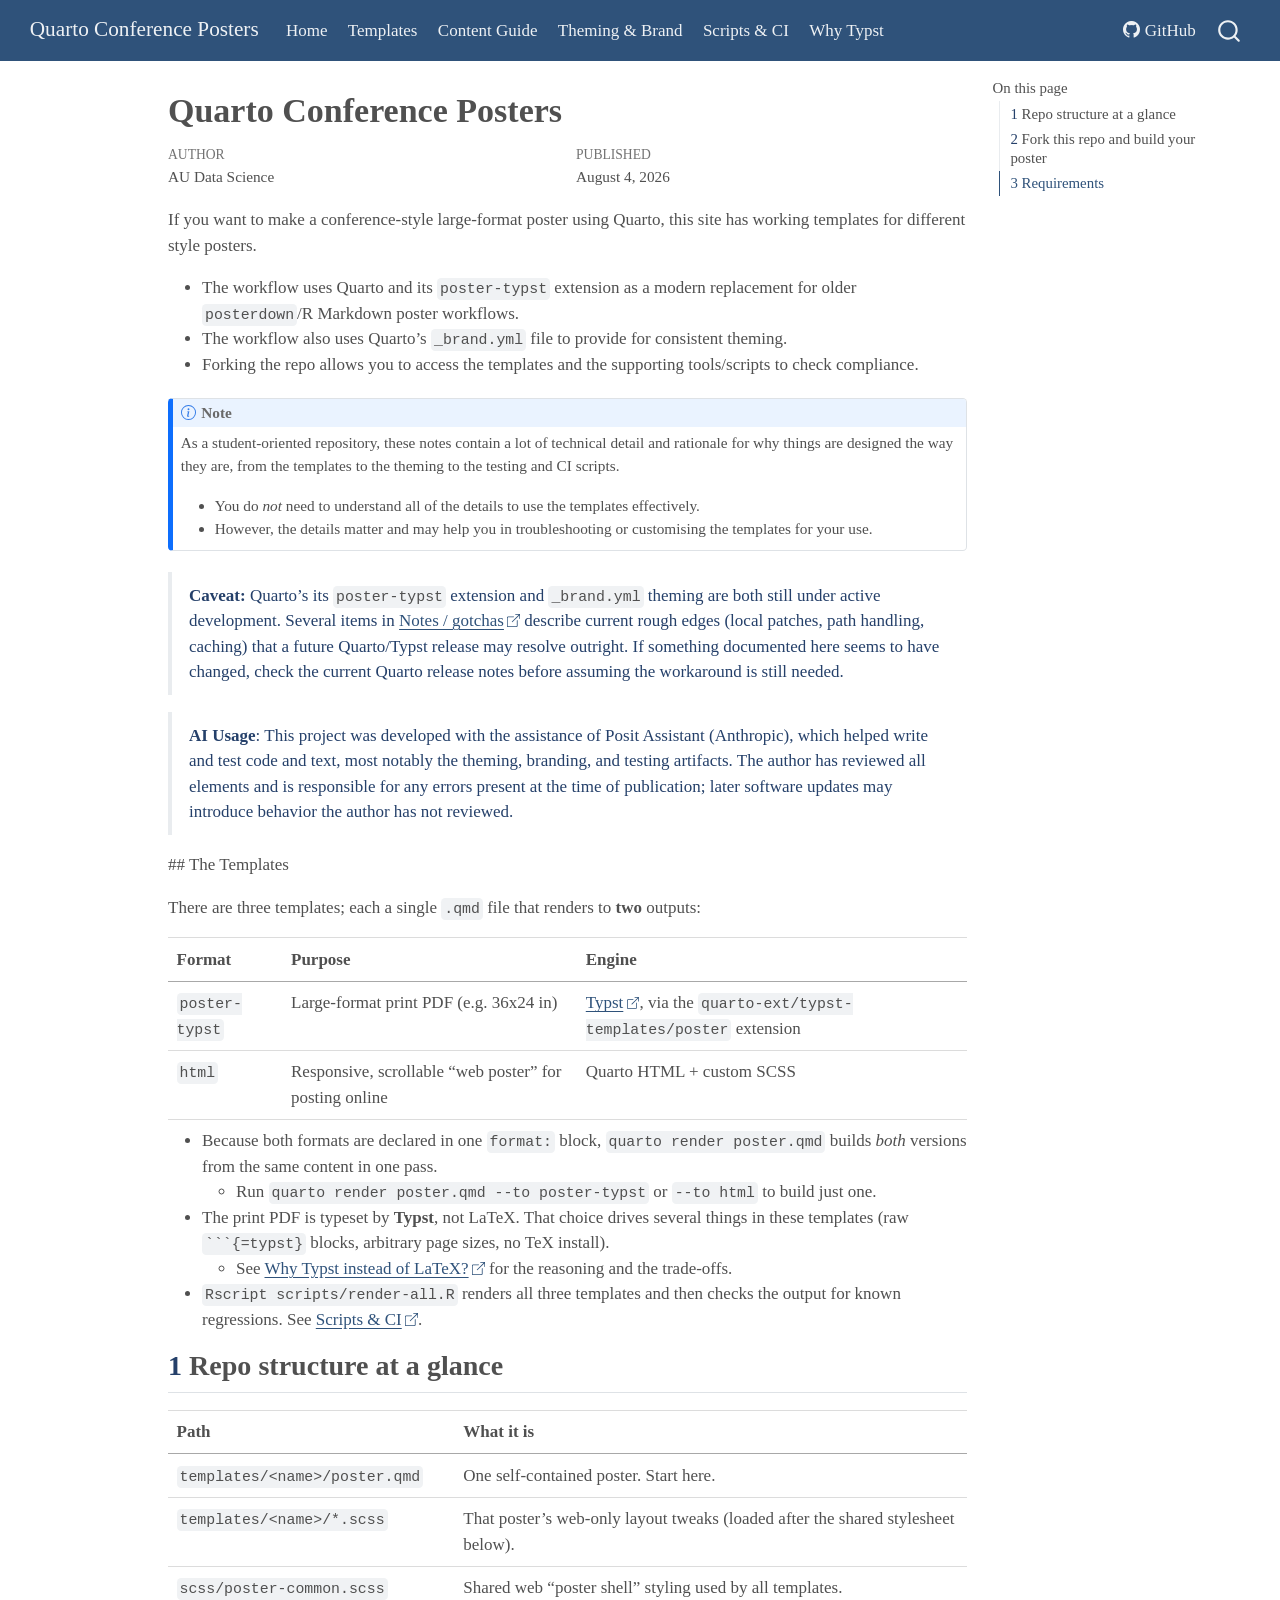
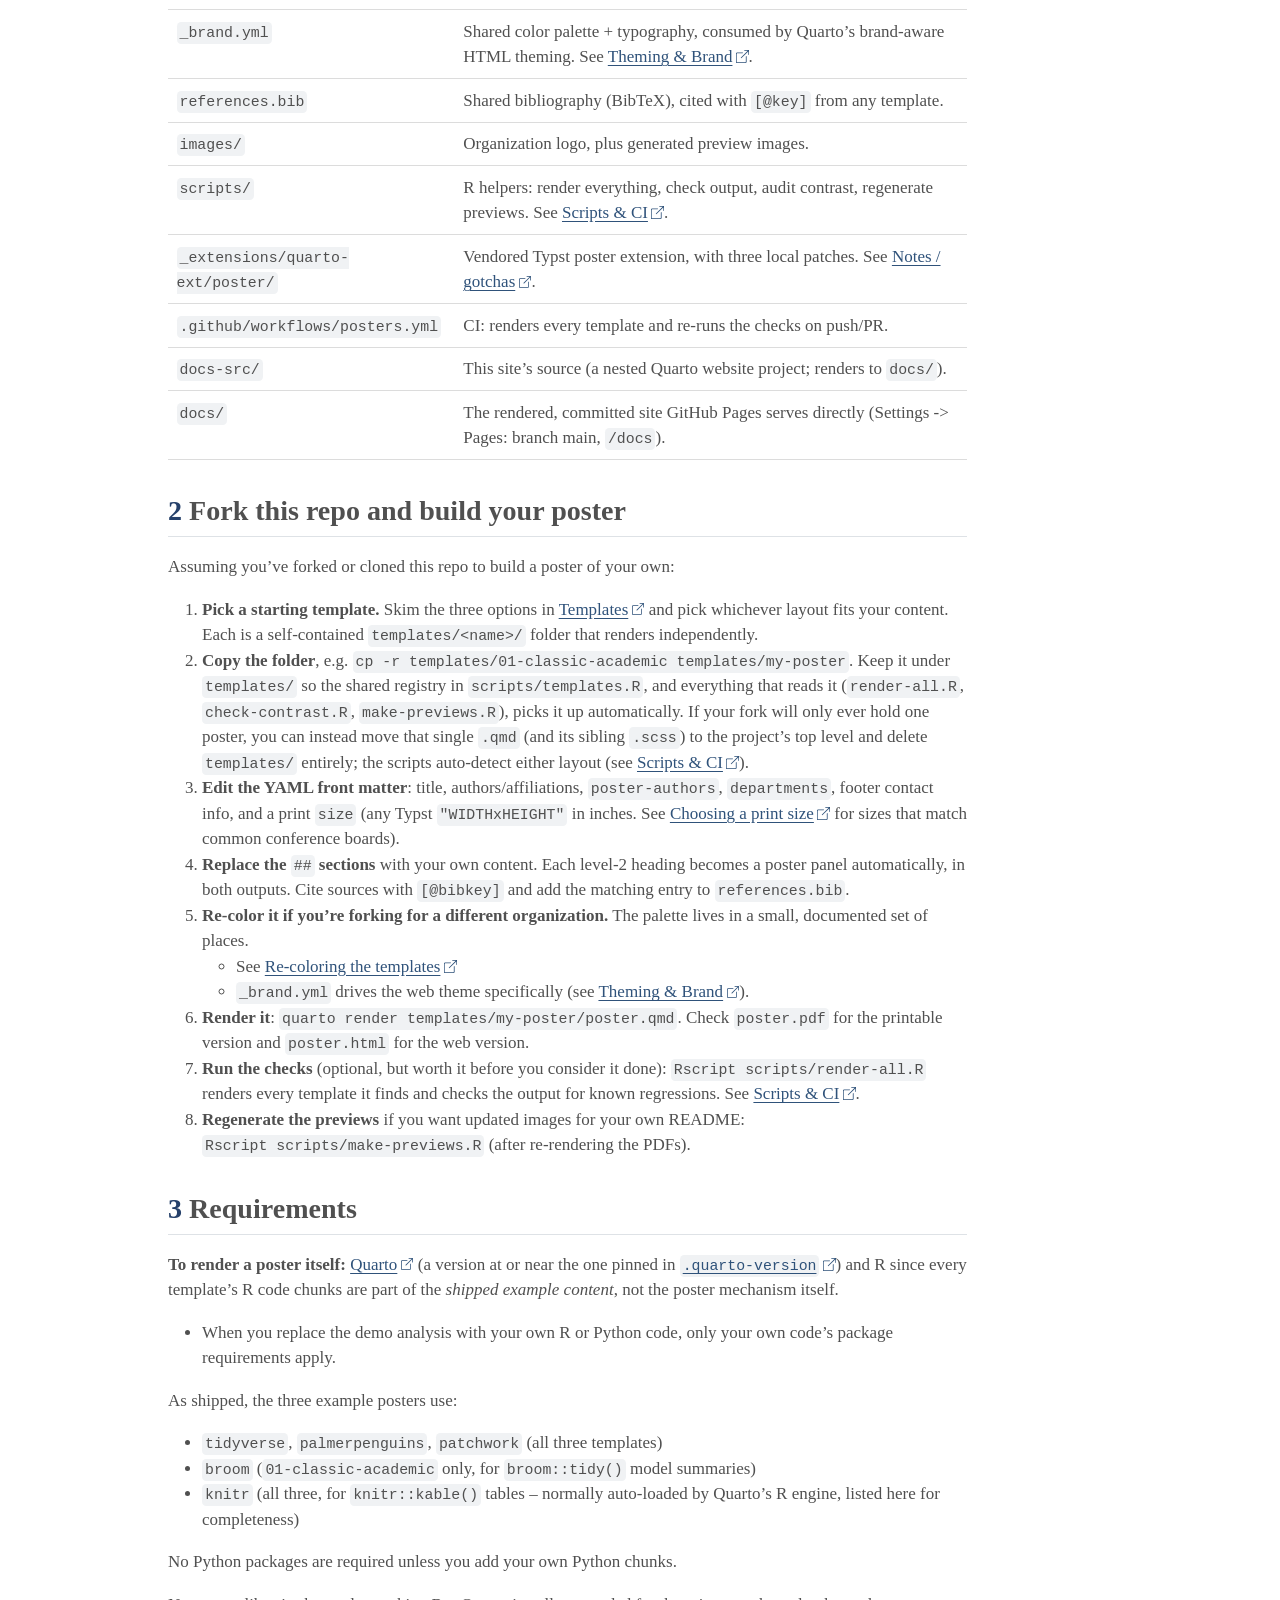
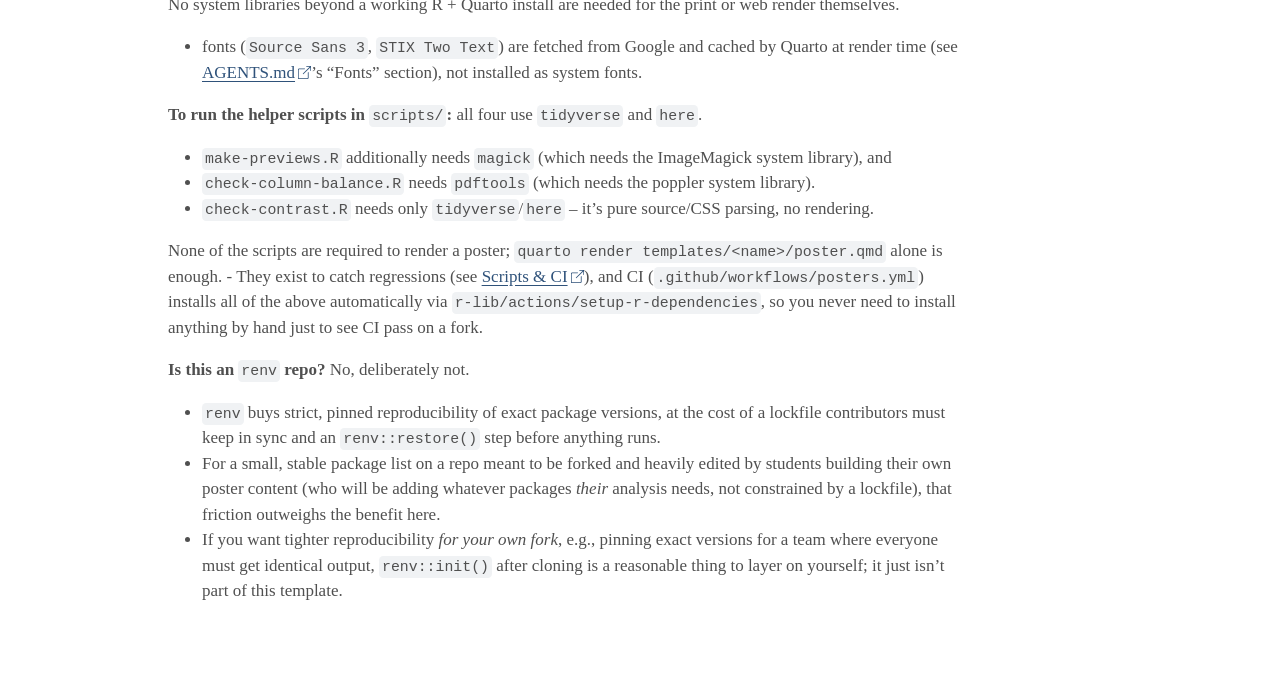
==== commit 60e7ca94: "docs: add student-oriented reassurance callout to Home page - docs-src/index.qmd: note that the dept" ====
--- a/docs/index.html
+++ b/docs/index.html
@@ -190,13 +190,31 @@
 <li>The workflow also uses Quarto’s <code>_brand.yml</code> file to provide for consistent theming.</li>
 <li>Forking the repo allows you to access the templates and the supporting tools/scripts to check compliance.</li>
 </ul>
+<div class="callout callout-style-default callout-note callout-titled">
+<div class="callout-header d-flex align-content-center">
+<div class="callout-icon-container">
+<i class="callout-icon"></i>
+</div>
+<div class="callout-title-container flex-fill">
+Note
+</div>
+</div>
+<div class="callout-body-container callout-body">
+<p>As a student-oriented repository, these notes contain a lot of technical detail and rationale for why things are designed the way they are, from the templates to the theming to the testing and CI scripts.</p>
+<ul>
+<li>You do <em>not</em> need to understand all of the details to use the templates effectively.</li>
+<li>However, the details matter and may help you in troubleshooting or customising the templates for your use.</li>
+</ul>
+</div>
+</div>
 <blockquote class="blockquote">
 <p><strong>Caveat:</strong> Quarto’s its <code>poster-typst</code> extension and <code>_brand.yml</code> theming are both still under active development. Several items in <a href="./scripts-and-ci.html#notes-gotchas">Notes / gotchas</a> describe current rough edges (local patches, path handling, caching) that a future Quarto/Typst release may resolve outright. If something documented here seems to have changed, check the current Quarto release notes before assuming the workaround is still needed.</p>
 </blockquote>
 <blockquote class="blockquote">
 <p><strong>AI Usage</strong>: This project was developed with the assistance of Posit Assistant (Anthropic), which helped write and test code and text, most notably the theming, branding, and testing artifacts. The author has reviewed all elements and is responsible for any errors present at the time of publication; later software updates may introduce behavior the author has not reviewed.</p>
 </blockquote>
-<p>A modern replacement for the <code>posterdown</code>/R Markdown poster workflow. There are three templates; each a single <code>.qmd</code> file that renders to <strong>two</strong> outputs:</p>
+<p>## The Templates</p>
+<p>There are three templates; each a single <code>.qmd</code> file that renders to <strong>two</strong> outputs:</p>
 <table class="caption-top table">
 <thead>
 <tr class="header">
@@ -219,10 +237,15 @@
 </tbody>
 </table>
 <ul>
-<li>Because both formats are declared in one <code>format:</code> block, <code>quarto render poster.qmd</code> builds <em>both</em> versions from the same content in one pass.</li>
+<li>Because both formats are declared in one <code>format:</code> block, <code>quarto render poster.qmd</code> builds <em>both</em> versions from the same content in one pass.
+<ul>
 <li>Run <code>quarto render poster.qmd --to poster-typst</code> or <code>--to html</code> to build just one.</li>
-<li>The print PDF is typeset by <strong>Typst</strong>, not LaTeX. That choice drives several things in these templates (raw <code>```{=typst}</code> blocks, arbitrary page sizes, no TeX install). See <a href="./why-typst.html">Why Typst instead of LaTeX?</a> for the reasoning and the trade-offs.</li>
-<li><code>Rscript scripts/render-all.R</code> renders all three templates and then checks the output for known regressions See <a href="./scripts-and-ci.html">Scripts &amp; CI</a>.</li>
+</ul></li>
+<li>The print PDF is typeset by <strong>Typst</strong>, not LaTeX. That choice drives several things in these templates (raw <code>```{=typst}</code> blocks, arbitrary page sizes, no TeX install).
+<ul>
+<li>See <a href="./why-typst.html">Why Typst instead of LaTeX?</a> for the reasoning and the trade-offs.</li>
+</ul></li>
+<li><code>Rscript scripts/render-all.R</code> renders all three templates and then checks the output for known regressions. See <a href="./scripts-and-ci.html">Scripts &amp; CI</a>.</li>
 </ul>
 <section id="repo-structure-at-a-glance" class="level2" data-number="1">
 <h2 data-number="1" class="anchored" data-anchor-id="repo-structure-at-a-glance"><span class="header-section-number">1</span> Repo structure at a glance</h2>
@@ -301,15 +324,34 @@
 </section>
 <section id="requirements" class="level2" data-number="3">
 <h2 data-number="3" class="anchored" data-anchor-id="requirements"><span class="header-section-number">3</span> Requirements</h2>
-<p><strong>To render a poster itself:</strong> <a href="https://quarto.org">Quarto</a> (a version at or near the one pinned in <a href="https://github.com/AU-datascience/poster_templates/blob/main/.quarto-version"><code>.quarto-version</code></a>) and R – every template’s R code chunks are part of the <em>shipped example content</em>, not the poster mechanism itself, so if you replace the demo analysis with your own R or Python code, only your own code’s package requirements apply. As shipped, the three example posters use:</p>
+<p><strong>To render a poster itself:</strong> <a href="https://quarto.org">Quarto</a> (a version at or near the one pinned in <a href="https://github.com/AU-datascience/poster_templates/blob/main/.quarto-version"><code>.quarto-version</code></a>) and R since every template’s R code chunks are part of the <em>shipped example content</em>, not the poster mechanism itself.</p>
+<ul>
+<li>When you replace the demo analysis with your own R or Python code, only your own code’s package requirements apply.</li>
+</ul>
+<p>As shipped, the three example posters use:</p>
 <ul>
 <li><code>tidyverse</code>, <code>palmerpenguins</code>, <code>patchwork</code> (all three templates)</li>
 <li><code>broom</code> (<code>01-classic-academic</code> only, for <code>broom::tidy()</code> model summaries)</li>
 <li><code>knitr</code> (all three, for <code>knitr::kable()</code> tables – normally auto-loaded by Quarto’s R engine, listed here for completeness)</li>
 </ul>
-<p>No Python packages are required unless you add your own Python chunks. No system libraries beyond a working R + Quarto install are needed for the print or web render themselves; fonts (<code>Source Sans 3</code>, <code>STIX Two Text</code>) are fetched from Google and cached by Quarto at render time (see <a href="https://github.com/AU-datascience/poster_templates/blob/main/AGENTS.md">AGENTS.md</a>’s “Fonts” section), not installed as system fonts.</p>
-<p><strong>To run the helper scripts in <code>scripts/</code>:</strong> all four use <code>tidyverse</code> and <code>here</code>; <code>make-previews.R</code> additionally needs <code>magick</code> (which needs the ImageMagick system library), and <code>check-column-balance.R</code> needs <code>pdftools</code> (which needs the poppler system library). <code>check-contrast.R</code> needs only <code>tidyverse</code>/<code>here</code> – it’s pure source/CSS parsing, no rendering. None of the scripts are required to render a poster; <code>quarto render templates/&lt;name&gt;/poster.qmd</code> alone is enough. They exist to catch regressions (see <a href="./scripts-and-ci.html">Scripts &amp; CI</a>), and CI (<code>.github/workflows/posters.yml</code>) installs all of the above automatically via <code>r-lib/actions/setup-r-dependencies</code>, so you never need to install anything by hand just to see CI pass on a fork.</p>
-<p><strong>Is this an <code>renv</code> repo?</strong> No, deliberately not. <code>renv</code> buys strict, pinned reproducibility of exact package versions, at the cost of a lockfile contributors must keep in sync and an <code>renv::restore()</code> step before anything runs. For a small, stable package list on a repo meant to be forked and heavily edited by students building their own poster content (who will be adding whatever packages <em>their</em> analysis needs, not constrained by a lockfile), that friction outweighs the benefit here. If you want tighter reproducibility for your own fork – e.g.&nbsp;pinning exact versions for a class where everyone must get identical output – <code>renv::init()</code> after cloning is a reasonable thing to layer on yourself; it just isn’t part of this template.</p>
+<p>No Python packages are required unless you add your own Python chunks.</p>
+<p>No system libraries beyond a working R + Quarto install are needed for the print or web render themselves.</p>
+<ul>
+<li>fonts (<code>Source Sans 3</code>, <code>STIX Two Text</code>) are fetched from Google and cached by Quarto at render time (see <a href="https://github.com/AU-datascience/poster_templates/blob/main/AGENTS.md">AGENTS.md</a>’s “Fonts” section), not installed as system fonts.</li>
+</ul>
+<p><strong>To run the helper scripts in <code>scripts/</code>:</strong> all four use <code>tidyverse</code> and <code>here</code>.</p>
+<ul>
+<li><code>make-previews.R</code> additionally needs <code>magick</code> (which needs the ImageMagick system library), and</li>
+<li><code>check-column-balance.R</code> needs <code>pdftools</code> (which needs the poppler system library).</li>
+<li><code>check-contrast.R</code> needs only <code>tidyverse</code>/<code>here</code> – it’s pure source/CSS parsing, no rendering.</li>
+</ul>
+<p>None of the scripts are required to render a poster; <code>quarto render templates/&lt;name&gt;/poster.qmd</code> alone is enough. - They exist to catch regressions (see <a href="./scripts-and-ci.html">Scripts &amp; CI</a>), and CI (<code>.github/workflows/posters.yml</code>) installs all of the above automatically via <code>r-lib/actions/setup-r-dependencies</code>, so you never need to install anything by hand just to see CI pass on a fork.</p>
+<p><strong>Is this an <code>renv</code> repo?</strong> No, deliberately not.</p>
+<ul>
+<li><code>renv</code> buys strict, pinned reproducibility of exact package versions, at the cost of a lockfile contributors must keep in sync and an <code>renv::restore()</code> step before anything runs.</li>
+<li>For a small, stable package list on a repo meant to be forked and heavily edited by students building their own poster content (who will be adding whatever packages <em>their</em> analysis needs, not constrained by a lockfile), that friction outweighs the benefit here.</li>
+<li>If you want tighter reproducibility <em>for your own fork</em>, e.g., pinning exact versions for a team where everyone must get identical output, <code>renv::init()</code> after cloning is a reasonable thing to layer on yourself; it just isn’t part of this template.</li>
+</ul>
 
 
 </section>
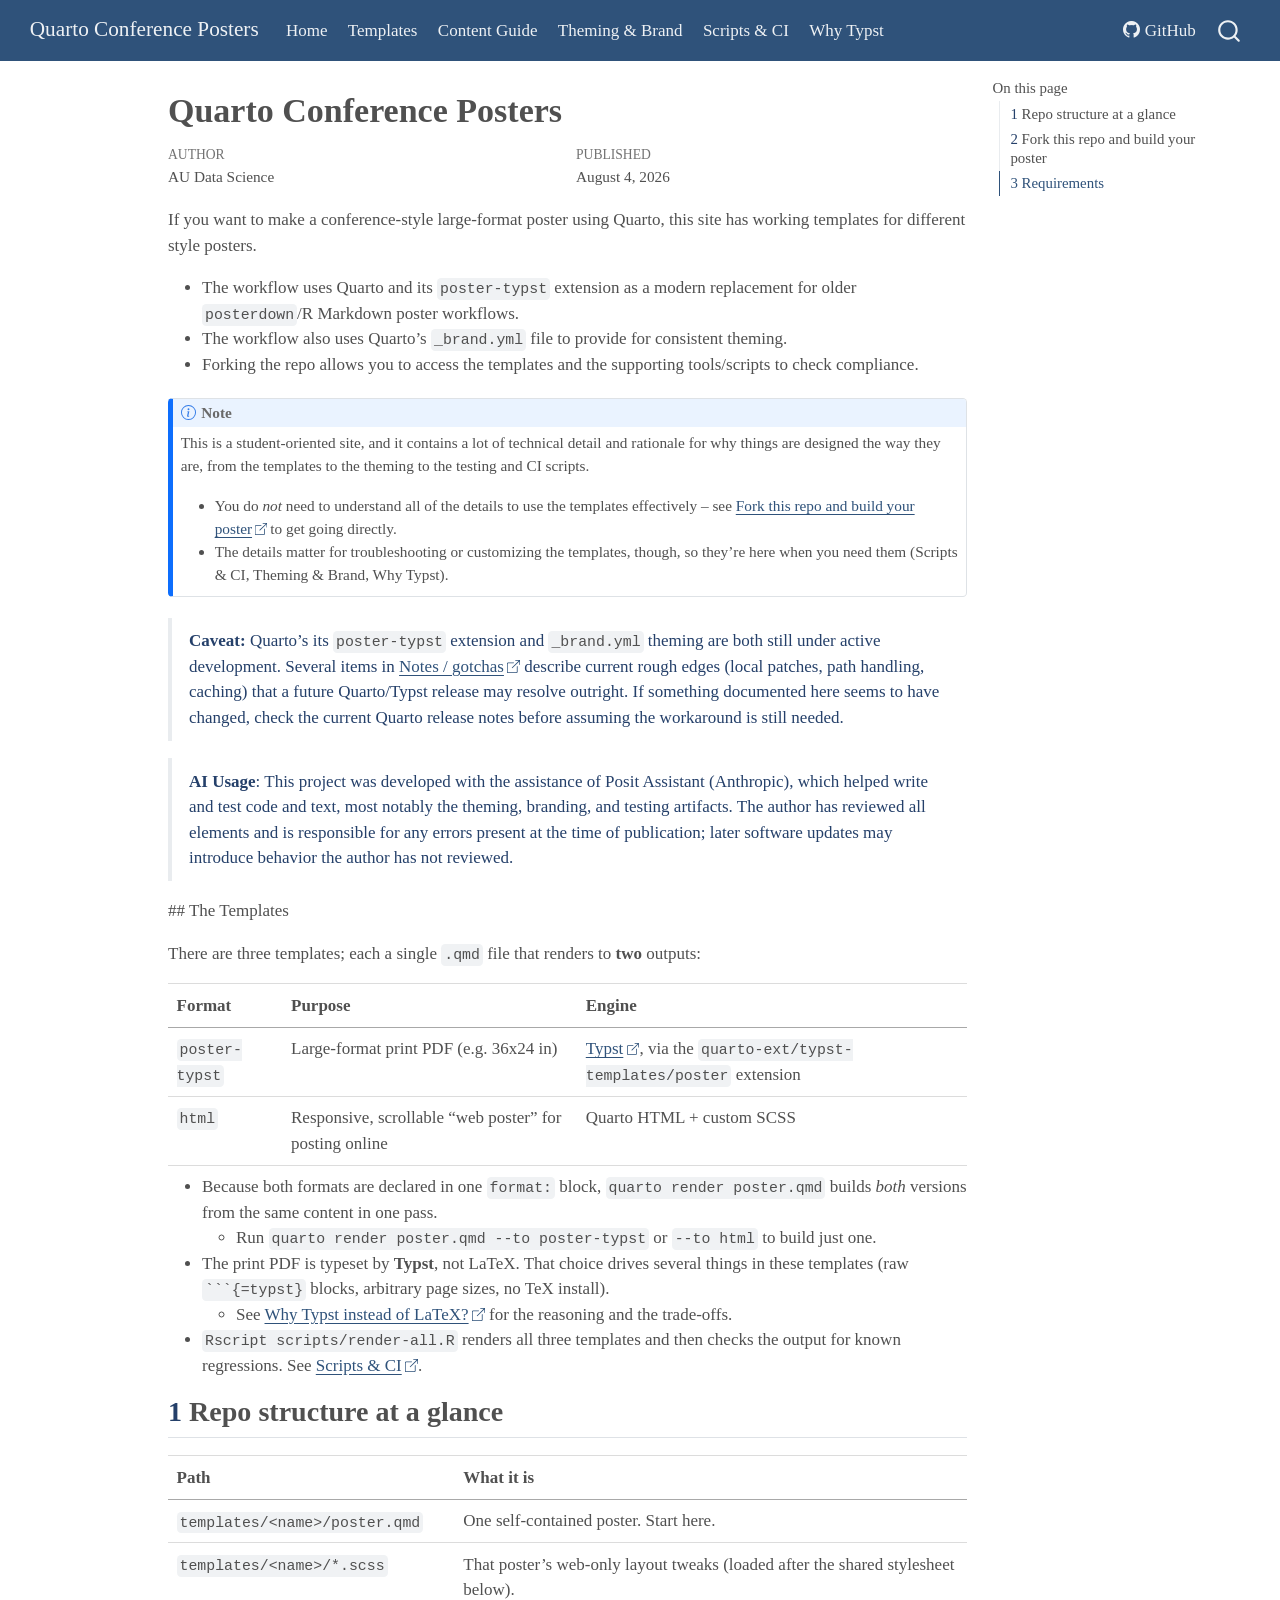
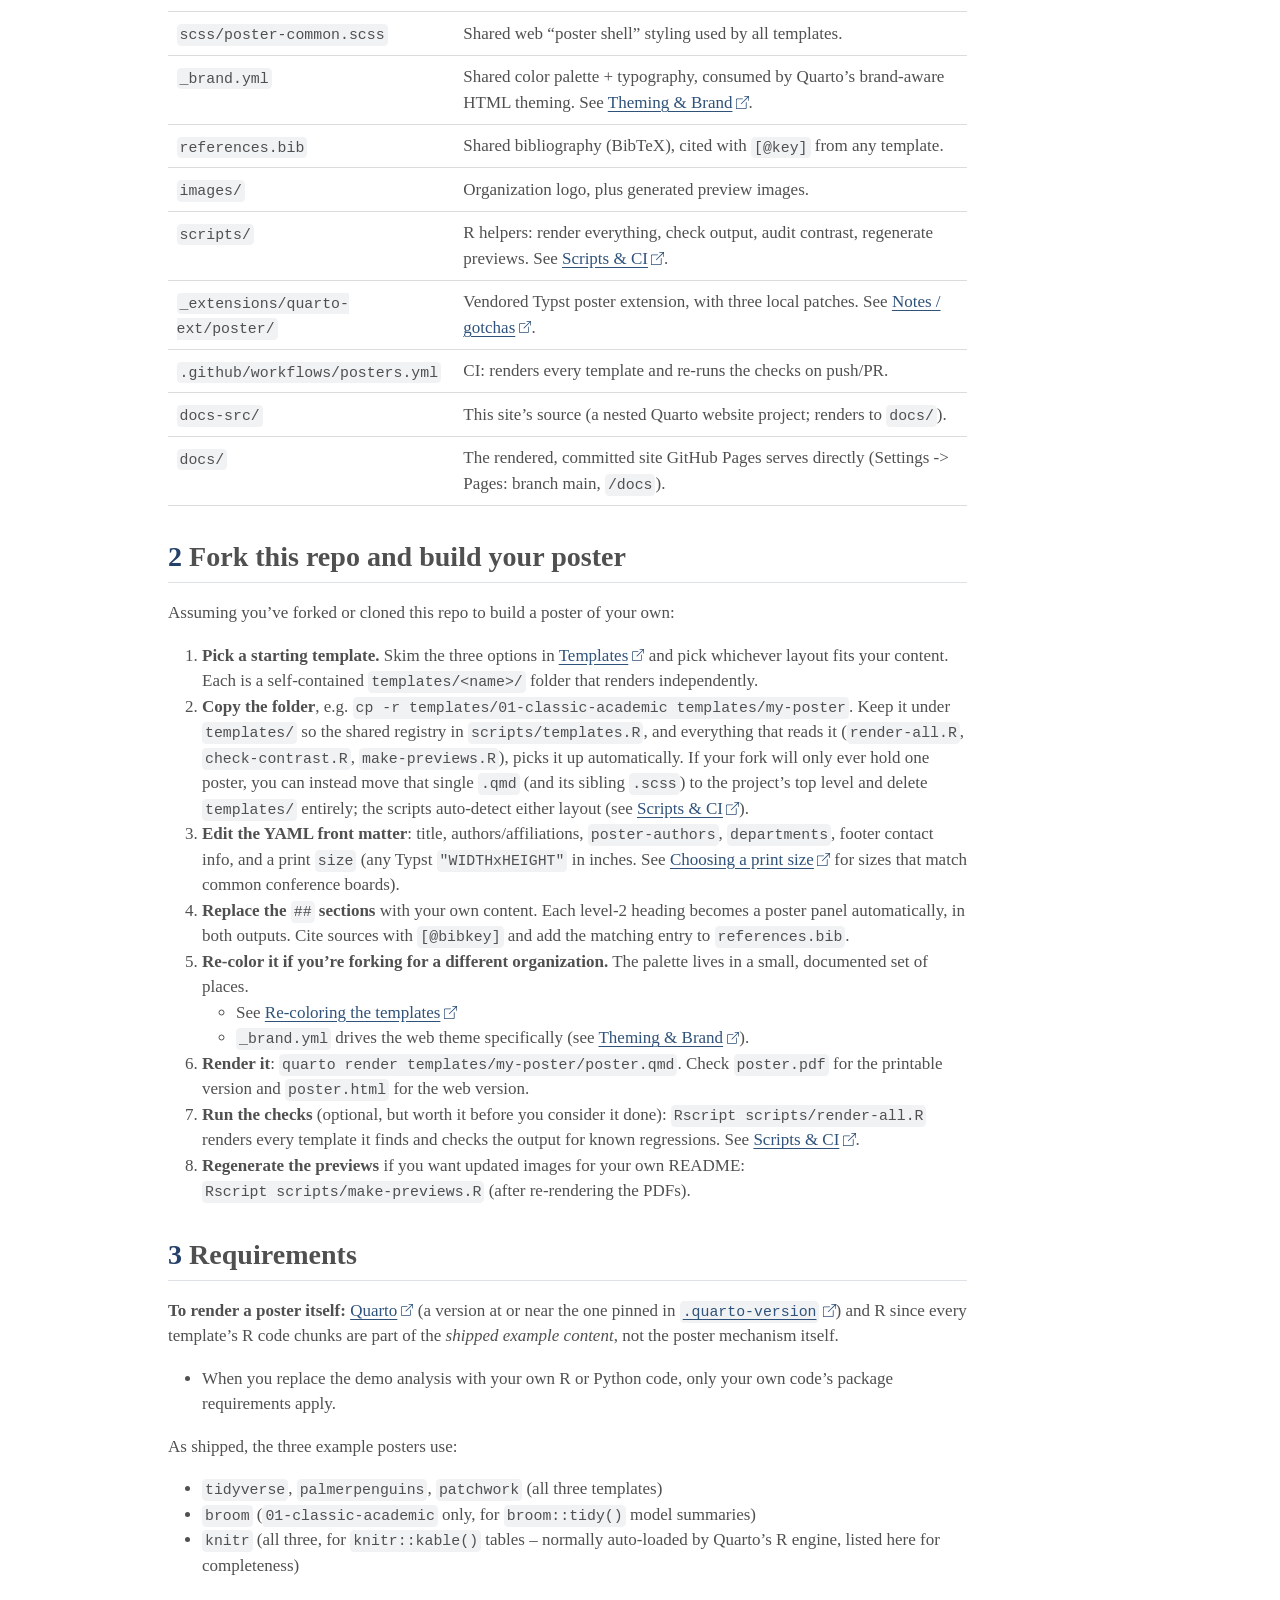
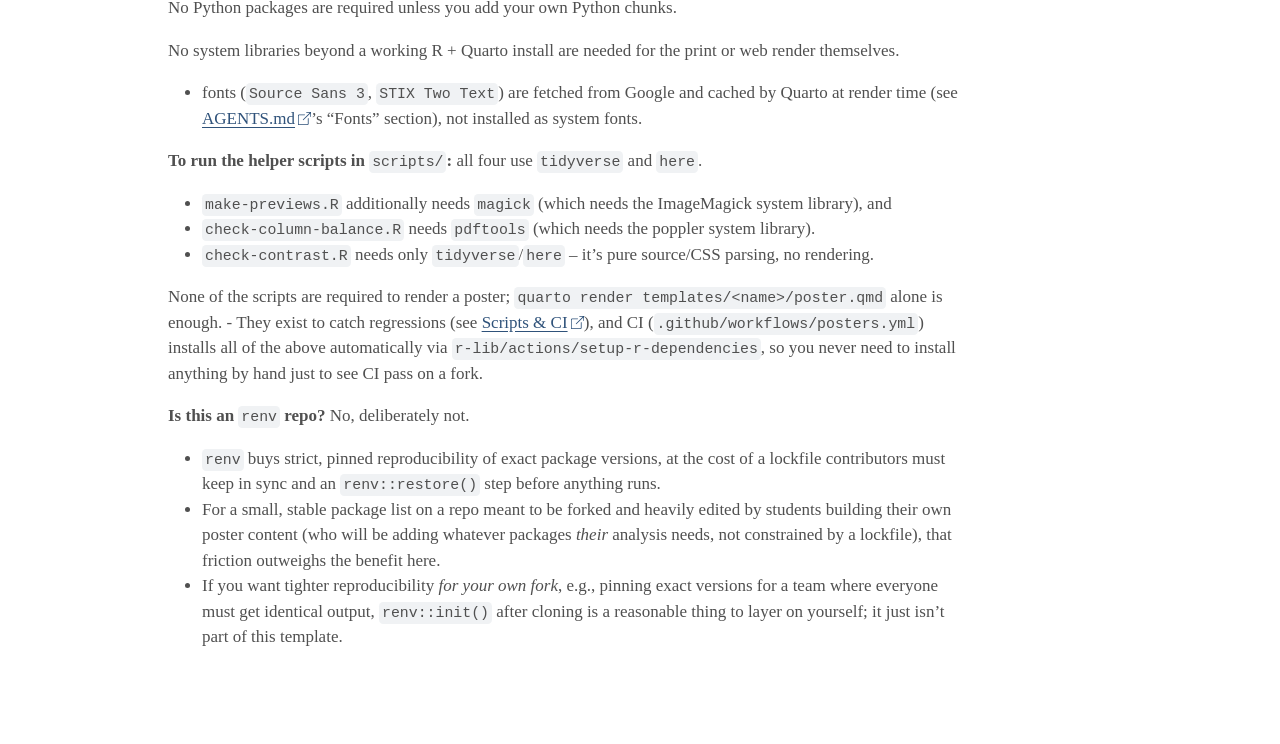
==== commit 38f180da: "docs: tighten student-oriented callout wording, link to Fork walkthrough - docs-src/index.qmd: rewor" ====
--- a/docs/index.html
+++ b/docs/index.html
@@ -200,10 +200,10 @@
 </div>
 </div>
 <div class="callout-body-container callout-body">
-<p>As a student-oriented repository, these notes contain a lot of technical detail and rationale for why things are designed the way they are, from the templates to the theming to the testing and CI scripts.</p>
-<ul>
-<li>You do <em>not</em> need to understand all of the details to use the templates effectively.</li>
-<li>However, the details matter and may help you in troubleshooting or customising the templates for your use.</li>
+<p>This is a student-oriented site, and it contains a lot of technical detail and rationale for why things are designed the way they are, from the templates to the theming to the testing and CI scripts.</p>
+<ul>
+<li>You do <em>not</em> need to understand all of the details to use the templates effectively – see <a href="#fork-this-repo-and-build-your-poster">Fork this repo and build your poster</a> to get going directly.</li>
+<li>The details matter for troubleshooting or customizing the templates, though, so they’re here when you need them (Scripts &amp; CI, Theming &amp; Brand, Why Typst).</li>
 </ul>
 </div>
 </div>
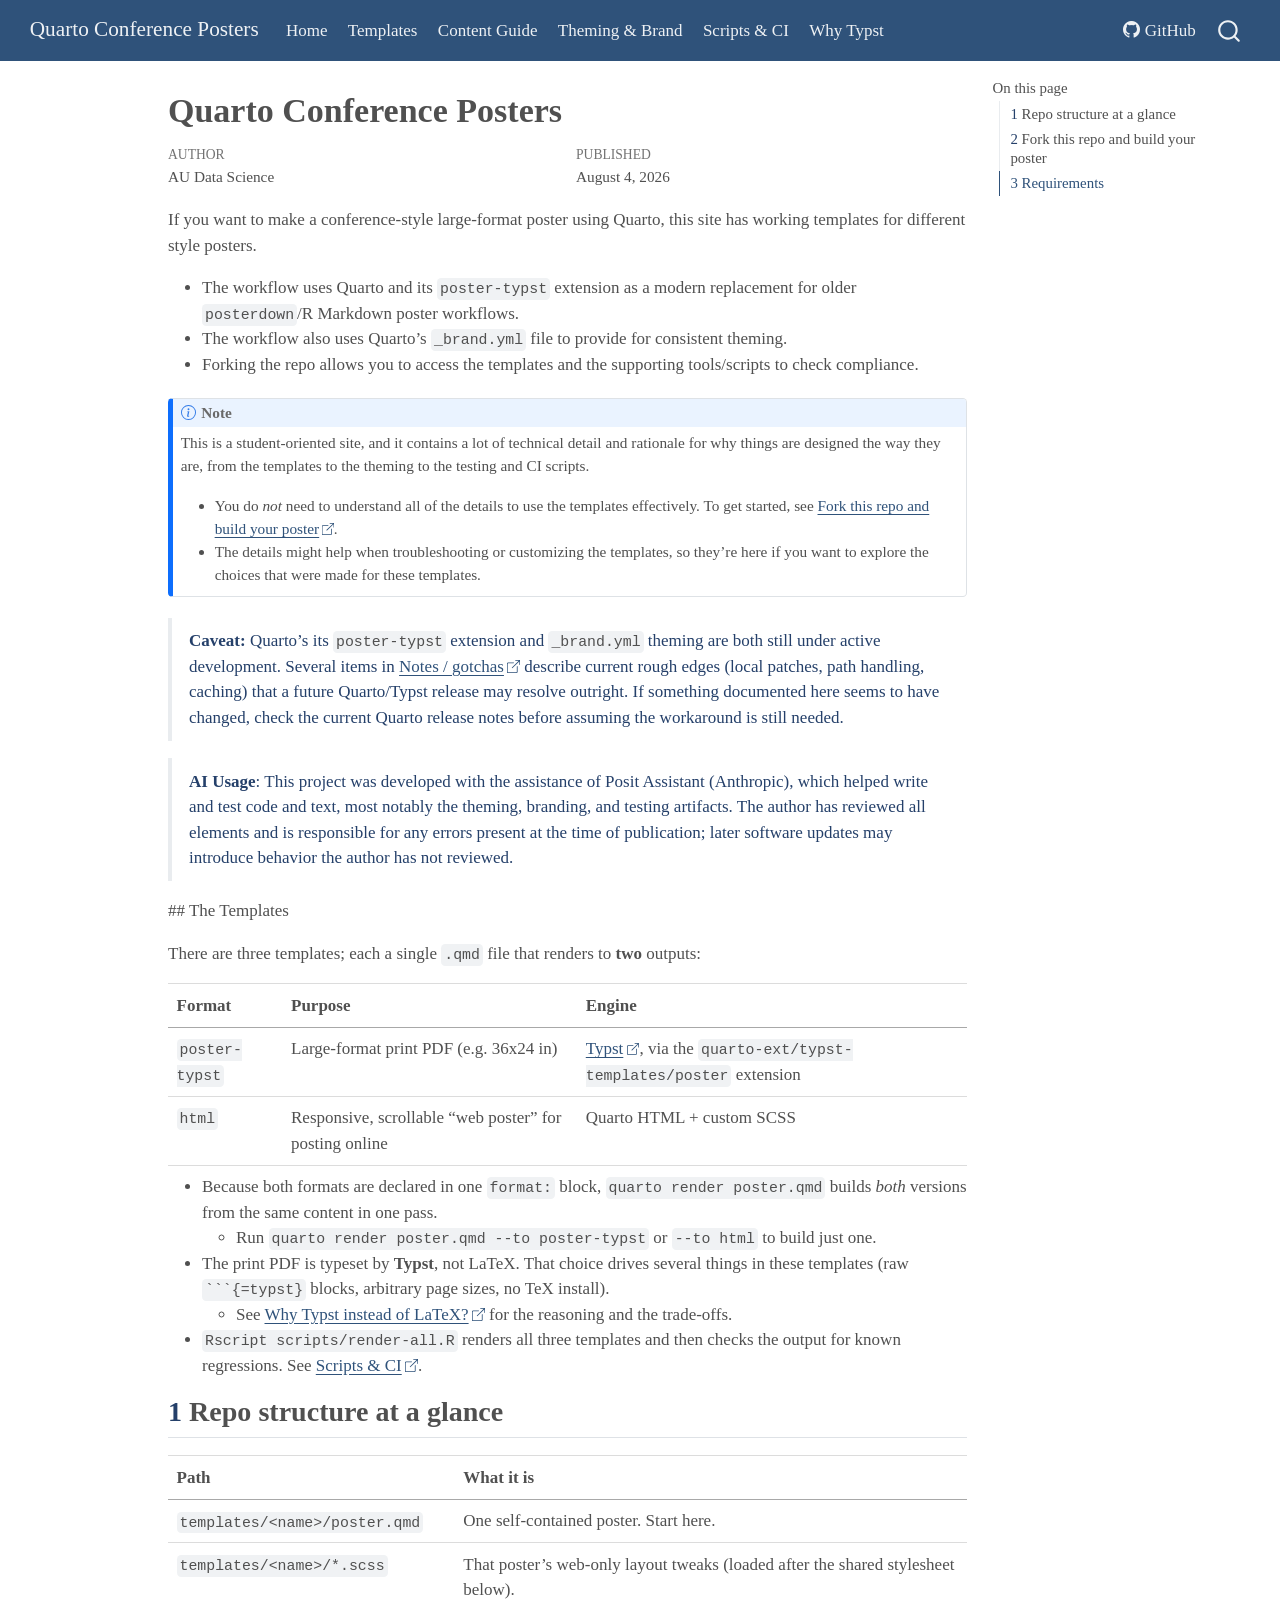
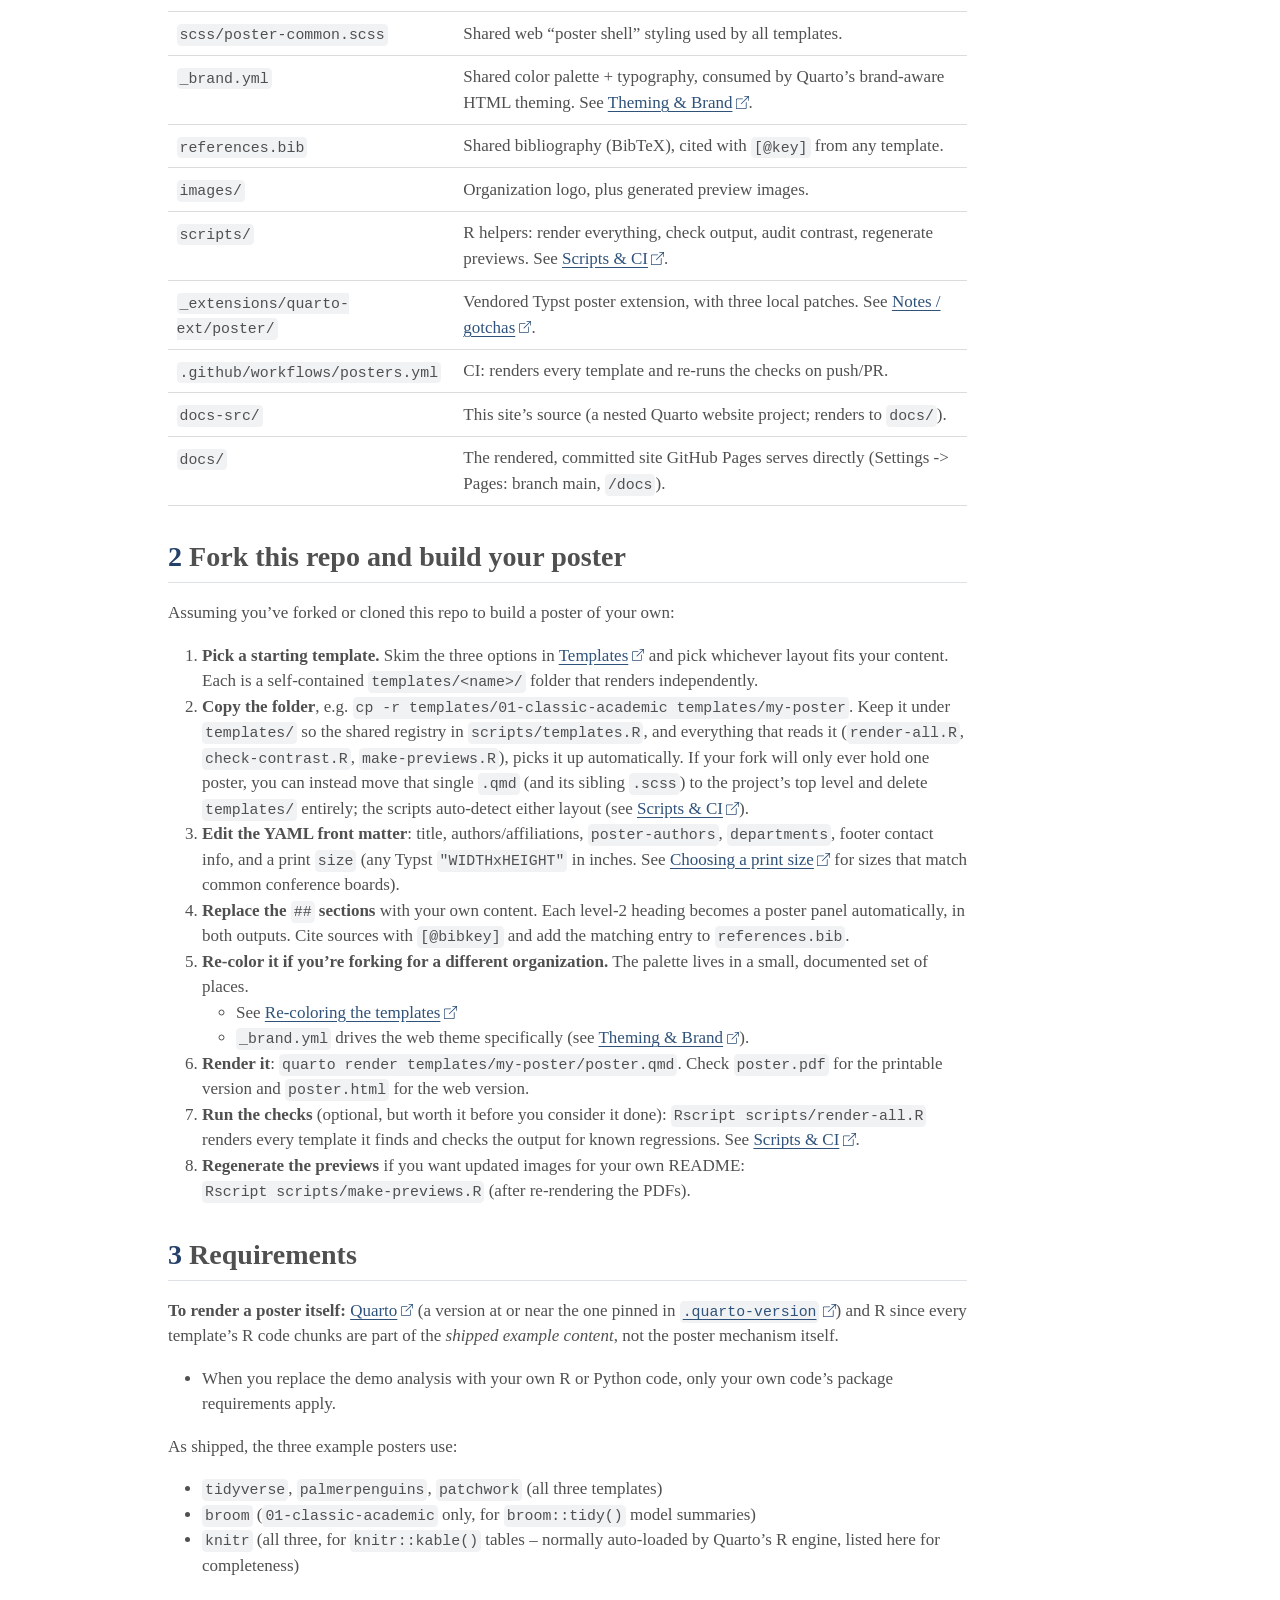
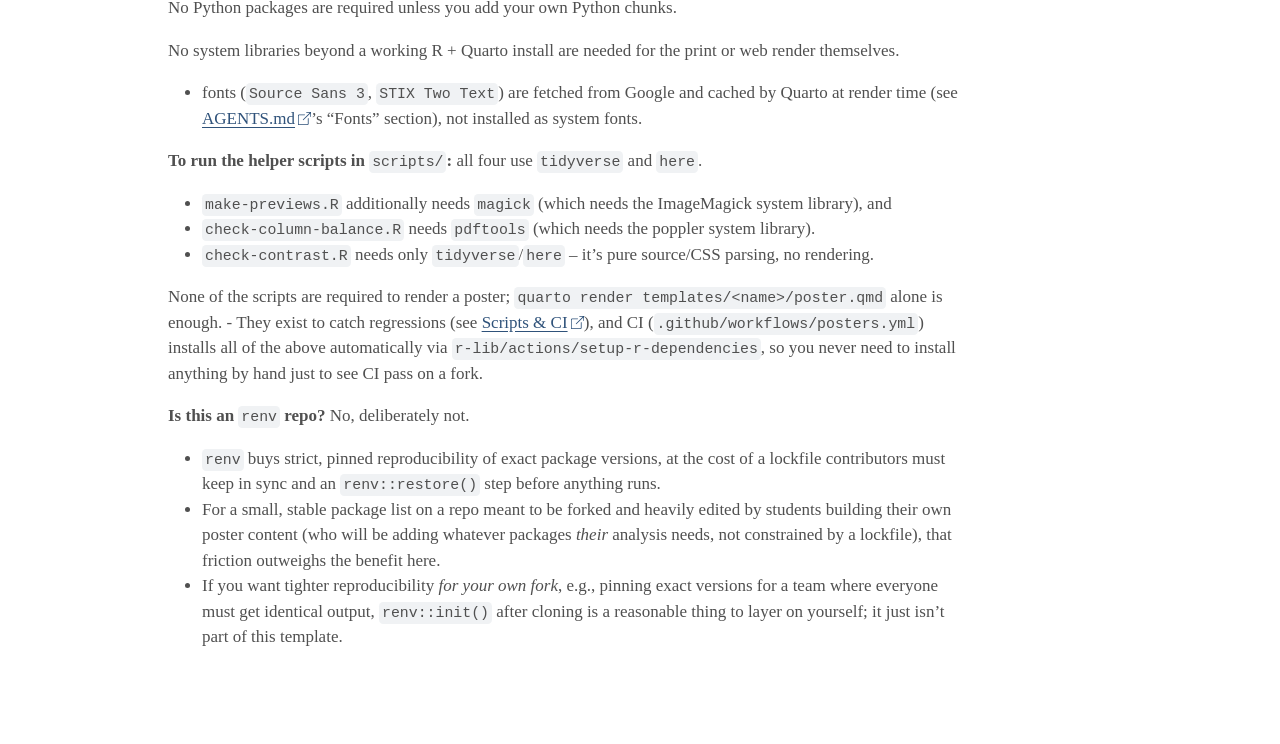
==== commit 1da7b286: "Update notes on GHA after inserting filters" ====
--- a/docs/index.html
+++ b/docs/index.html
@@ -202,8 +202,8 @@
 <div class="callout-body-container callout-body">
 <p>This is a student-oriented site, and it contains a lot of technical detail and rationale for why things are designed the way they are, from the templates to the theming to the testing and CI scripts.</p>
 <ul>
-<li>You do <em>not</em> need to understand all of the details to use the templates effectively – see <a href="#fork-this-repo-and-build-your-poster">Fork this repo and build your poster</a> to get going directly.</li>
-<li>The details matter for troubleshooting or customizing the templates, though, so they’re here when you need them (Scripts &amp; CI, Theming &amp; Brand, Why Typst).</li>
+<li>You do <em>not</em> need to understand all of the details to use the templates effectively. To get started, see <a href="#fork-this-repo-and-build-your-poster">Fork this repo and build your poster</a>.</li>
+<li>The details might help when troubleshooting or customizing the templates, so they’re here if you want to explore the choices that were made for these templates.</li>
 </ul>
 </div>
 </div>
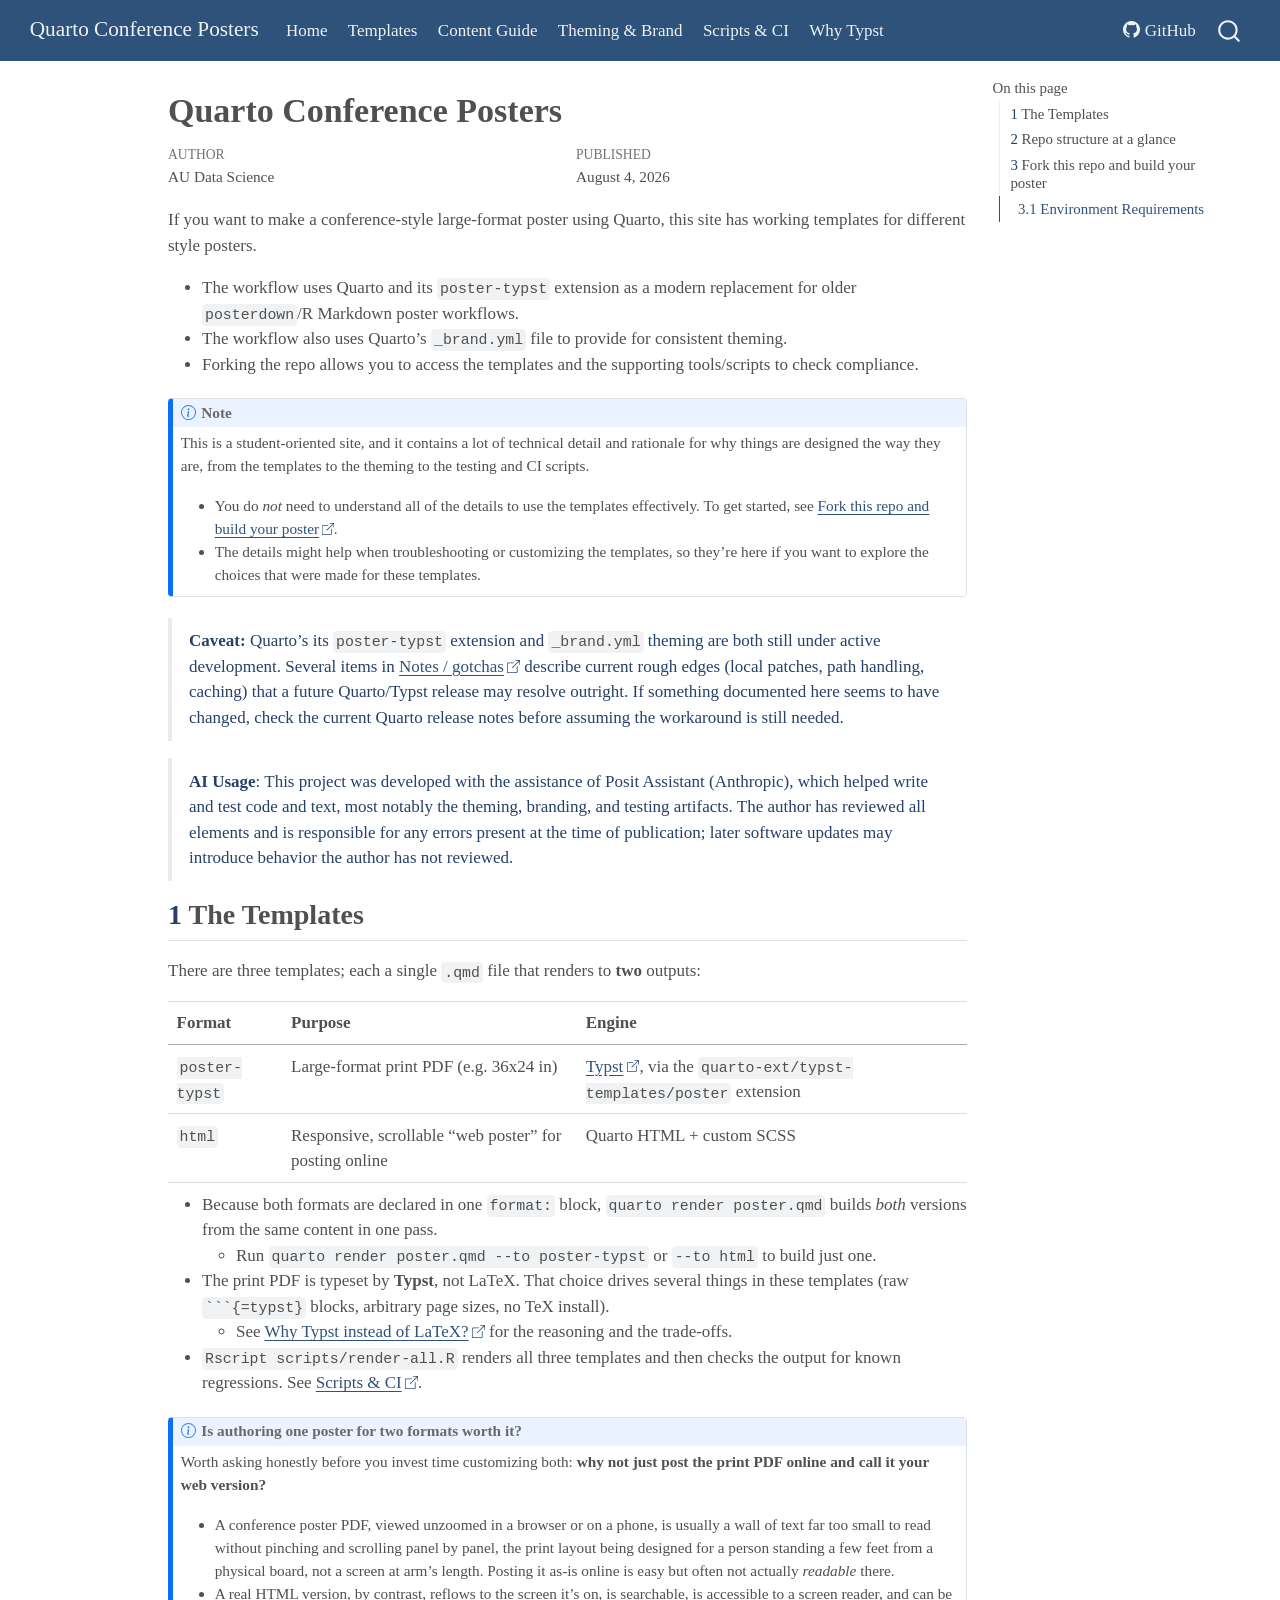
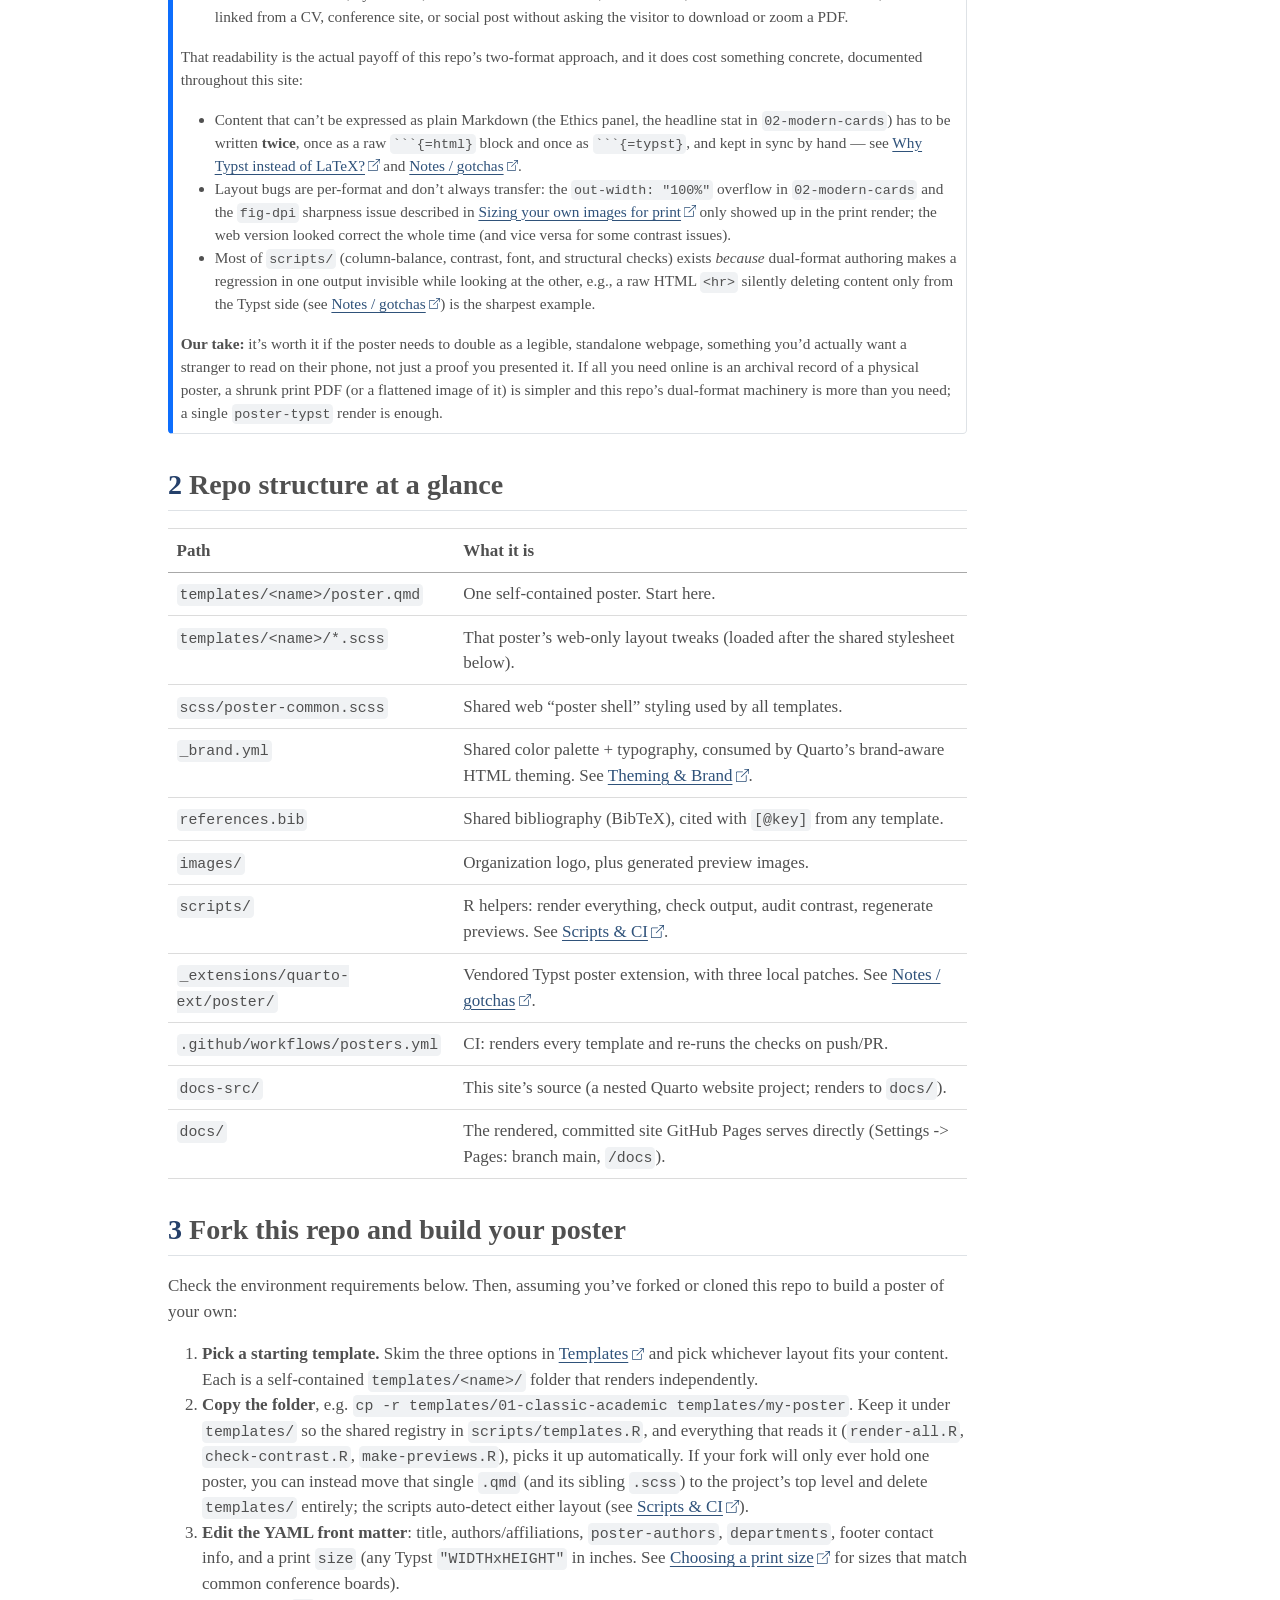
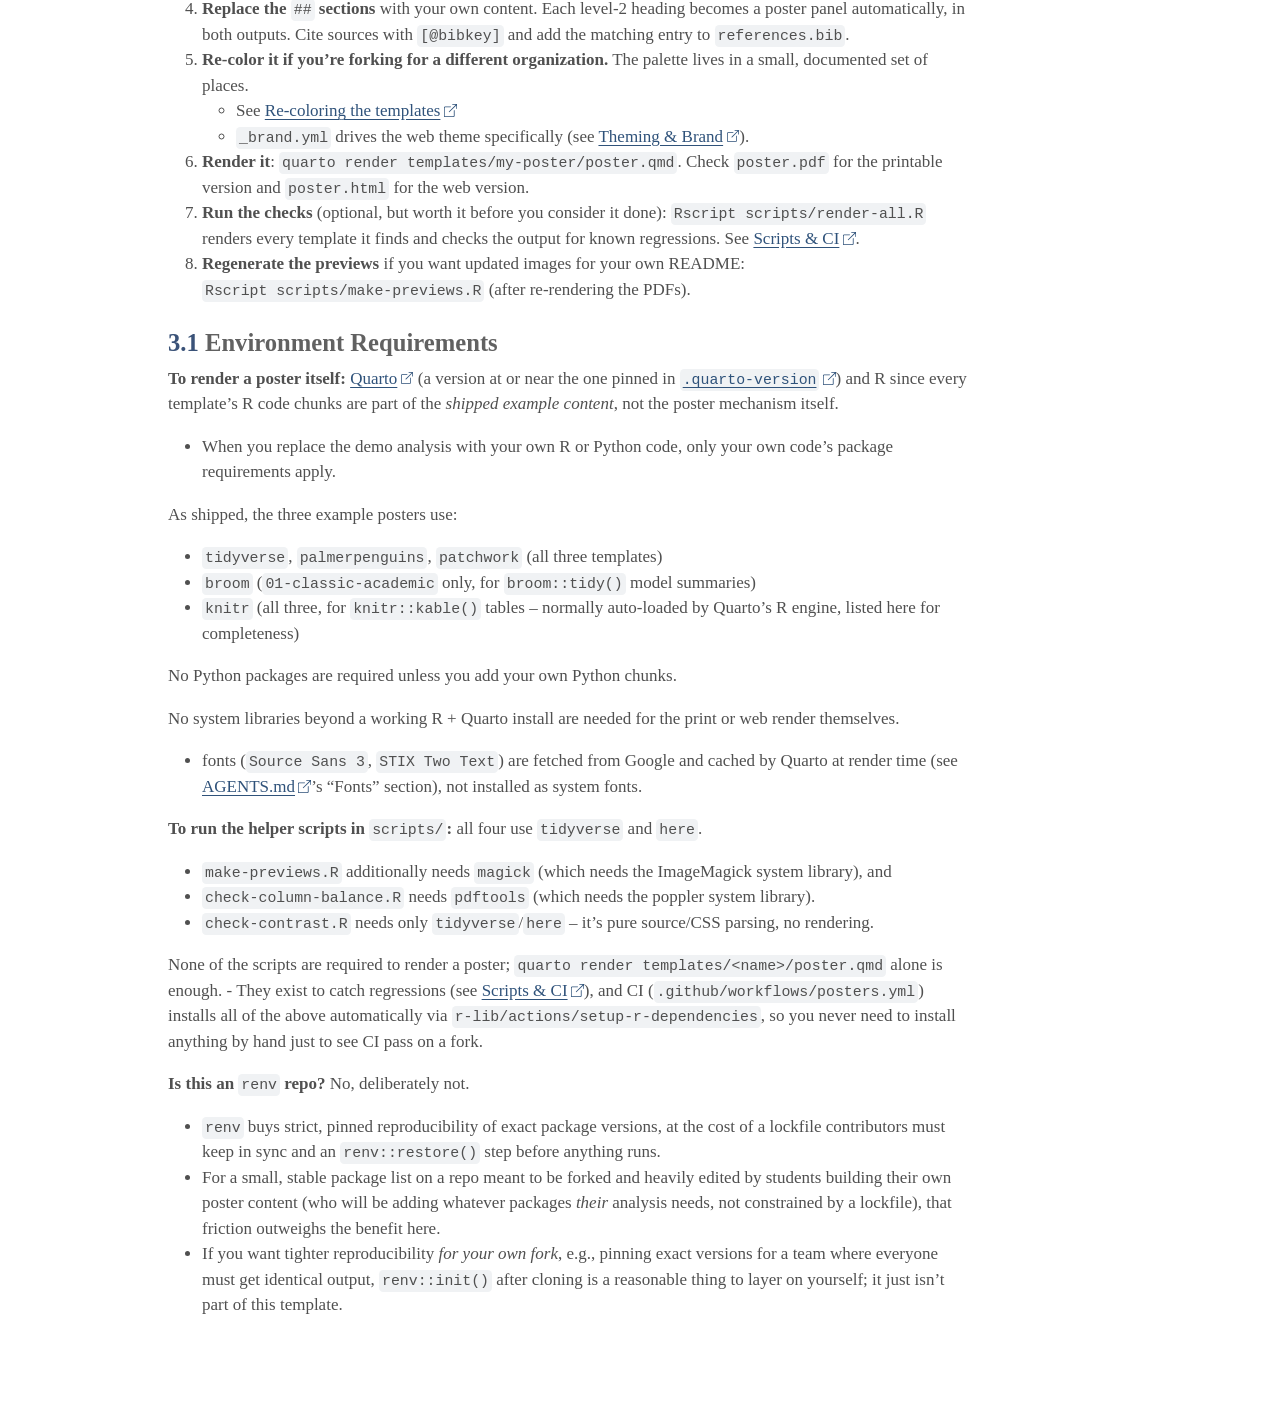
==== commit ad27ca34: "docs: image-sizing and dual-format guidance; fix fig-dpi for print sharpness - fig-dpi: 300 on all t" ====
--- a/docs/index.html
+++ b/docs/index.html
@@ -144,9 +144,12 @@
     <h2 id="toc-title">On this page</h2>
    
   <ul>
-  <li><a href="#repo-structure-at-a-glance" id="toc-repo-structure-at-a-glance" class="nav-link active" data-scroll-target="#repo-structure-at-a-glance"><span class="header-section-number">1</span> Repo structure at a glance</a></li>
-  <li><a href="#fork-this-repo-and-build-your-poster" id="toc-fork-this-repo-and-build-your-poster" class="nav-link" data-scroll-target="#fork-this-repo-and-build-your-poster"><span class="header-section-number">2</span> Fork this repo and build your poster</a></li>
-  <li><a href="#requirements" id="toc-requirements" class="nav-link" data-scroll-target="#requirements"><span class="header-section-number">3</span> Requirements</a></li>
+  <li><a href="#the-templates" id="toc-the-templates" class="nav-link active" data-scroll-target="#the-templates"><span class="header-section-number">1</span> The Templates</a></li>
+  <li><a href="#repo-structure-at-a-glance" id="toc-repo-structure-at-a-glance" class="nav-link" data-scroll-target="#repo-structure-at-a-glance"><span class="header-section-number">2</span> Repo structure at a glance</a></li>
+  <li><a href="#fork-this-repo-and-build-your-poster" id="toc-fork-this-repo-and-build-your-poster" class="nav-link" data-scroll-target="#fork-this-repo-and-build-your-poster"><span class="header-section-number">3</span> Fork this repo and build your poster</a>
+  <ul class="collapse">
+  <li><a href="#environment-requirements" id="toc-environment-requirements" class="nav-link" data-scroll-target="#environment-requirements"><span class="header-section-number">3.1</span> Environment Requirements</a></li>
+  </ul></li>
   </ul>
 </nav>
     </div>
@@ -213,7 +216,8 @@
 <blockquote class="blockquote">
 <p><strong>AI Usage</strong>: This project was developed with the assistance of Posit Assistant (Anthropic), which helped write and test code and text, most notably the theming, branding, and testing artifacts. The author has reviewed all elements and is responsible for any errors present at the time of publication; later software updates may introduce behavior the author has not reviewed.</p>
 </blockquote>
-<p>## The Templates</p>
+<section id="the-templates" class="level2" data-number="1">
+<h2 data-number="1" class="anchored" data-anchor-id="the-templates"><span class="header-section-number">1</span> The Templates</h2>
 <p>There are three templates; each a single <code>.qmd</code> file that renders to <strong>two</strong> outputs:</p>
 <table class="caption-top table">
 <thead>
@@ -247,8 +251,33 @@
 </ul></li>
 <li><code>Rscript scripts/render-all.R</code> renders all three templates and then checks the output for known regressions. See <a href="./scripts-and-ci.html">Scripts &amp; CI</a>.</li>
 </ul>
-<section id="repo-structure-at-a-glance" class="level2" data-number="1">
-<h2 data-number="1" class="anchored" data-anchor-id="repo-structure-at-a-glance"><span class="header-section-number">1</span> Repo structure at a glance</h2>
+<div class="callout callout-style-default callout-note callout-titled">
+<div class="callout-header d-flex align-content-center">
+<div class="callout-icon-container">
+<i class="callout-icon"></i>
+</div>
+<div class="callout-title-container flex-fill">
+<span class="screen-reader-only">Note</span>Is authoring one poster for two formats worth it?
+</div>
+</div>
+<div class="callout-body-container callout-body">
+<p>Worth asking honestly before you invest time customizing both: <strong>why not just post the print PDF online and call it your web version?</strong></p>
+<ul>
+<li>A conference poster PDF, viewed unzoomed in a browser or on a phone, is usually a wall of text far too small to read without pinching and scrolling panel by panel, the print layout being designed for a person standing a few feet from a physical board, not a screen at arm’s length. Posting it as-is online is easy but often not actually <em>readable</em> there.</li>
+<li>A real HTML version, by contrast, reflows to the screen it’s on, is searchable, is accessible to a screen reader, and can be linked from a CV, conference site, or social post without asking the visitor to download or zoom a PDF.</li>
+</ul>
+<p>That readability is the actual payoff of this repo’s two-format approach, and it does cost something concrete, documented throughout this site:</p>
+<ul>
+<li>Content that can’t be expressed as plain Markdown (the Ethics panel, the headline stat in <code>02-modern-cards</code>) has to be written <strong>twice</strong>, once as a raw <code>```{=html}</code> block and once as <code>```{=typst}</code>, and kept in sync by hand — see <a href="./why-typst.html">Why Typst instead of LaTeX?</a> and <a href="./scripts-and-ci.html#notes-gotchas">Notes / gotchas</a>.</li>
+<li>Layout bugs are per-format and don’t always transfer: the <code>out-width: "100%"</code> overflow in <code>02-modern-cards</code> and the <code>fig-dpi</code> sharpness issue described in <a href="./content-guide.html#sizing-your-own-images-for-print">Sizing your own images for print</a> only showed up in the print render; the web version looked correct the whole time (and vice versa for some contrast issues).</li>
+<li>Most of <code>scripts/</code> (column-balance, contrast, font, and structural checks) exists <em>because</em> dual-format authoring makes a regression in one output invisible while looking at the other, e.g., a raw HTML <code>&lt;hr&gt;</code> silently deleting content only from the Typst side (see <a href="./scripts-and-ci.html#notes-gotchas">Notes / gotchas</a>) is the sharpest example.</li>
+</ul>
+<p><strong>Our take:</strong> it’s worth it if the poster needs to double as a legible, standalone webpage, something you’d actually want a stranger to read on their phone, not just a proof you presented it. If all you need online is an archival record of a physical poster, a shrunk print PDF (or a flattened image of it) is simpler and this repo’s dual-format machinery is more than you need; a single <code>poster-typst</code> render is enough.</p>
+</div>
+</div>
+</section>
+<section id="repo-structure-at-a-glance" class="level2" data-number="2">
+<h2 data-number="2" class="anchored" data-anchor-id="repo-structure-at-a-glance"><span class="header-section-number">2</span> Repo structure at a glance</h2>
 <table class="caption-top table">
 <thead>
 <tr class="header">
@@ -304,9 +333,9 @@
 </tbody>
 </table>
 </section>
-<section id="fork-this-repo-and-build-your-poster" class="level2" data-number="2">
-<h2 data-number="2" class="anchored" data-anchor-id="fork-this-repo-and-build-your-poster"><span class="header-section-number">2</span> Fork this repo and build your poster</h2>
-<p>Assuming you’ve forked or cloned this repo to build a poster of your own:</p>
+<section id="fork-this-repo-and-build-your-poster" class="level2" data-number="3">
+<h2 data-number="3" class="anchored" data-anchor-id="fork-this-repo-and-build-your-poster"><span class="header-section-number">3</span> Fork this repo and build your poster</h2>
+<p>Check the environment requirements below. Then, assuming you’ve forked or cloned this repo to build a poster of your own:</p>
 <ol type="1">
 <li><strong>Pick a starting template.</strong> Skim the three options in <a href="./templates.html">Templates</a> and pick whichever layout fits your content. Each is a self-contained <code>templates/&lt;name&gt;/</code> folder that renders independently.</li>
 <li><strong>Copy the folder</strong>, e.g.&nbsp;<code>cp -r templates/01-classic-academic templates/my-poster</code>. Keep it under <code>templates/</code> so the shared registry in <code>scripts/templates.R</code>, and everything that reads it (<code>render-all.R</code>, <code>check-contrast.R</code>, <code>make-previews.R</code>), picks it up automatically. If your fork will only ever hold one poster, you can instead move that single <code>.qmd</code> (and its sibling <code>.scss</code>) to the project’s top level and delete <code>templates/</code> entirely; the scripts auto-detect either layout (see <a href="./scripts-and-ci.html">Scripts &amp; CI</a>).</li>
@@ -321,9 +350,8 @@
 <li><strong>Run the checks</strong> (optional, but worth it before you consider it done): <code>Rscript scripts/render-all.R</code> renders every template it finds and checks the output for known regressions. See <a href="./scripts-and-ci.html">Scripts &amp; CI</a>.</li>
 <li><strong>Regenerate the previews</strong> if you want updated images for your own README: <code>Rscript scripts/make-previews.R</code> (after re-rendering the PDFs).</li>
 </ol>
-</section>
-<section id="requirements" class="level2" data-number="3">
-<h2 data-number="3" class="anchored" data-anchor-id="requirements"><span class="header-section-number">3</span> Requirements</h2>
+<section id="environment-requirements" class="level3" data-number="3.1">
+<h3 data-number="3.1" class="anchored" data-anchor-id="environment-requirements"><span class="header-section-number">3.1</span> Environment Requirements</h3>
 <p><strong>To render a poster itself:</strong> <a href="https://quarto.org">Quarto</a> (a version at or near the one pinned in <a href="https://github.com/AU-datascience/poster_templates/blob/main/.quarto-version"><code>.quarto-version</code></a>) and R since every template’s R code chunks are part of the <em>shipped example content</em>, not the poster mechanism itself.</p>
 <ul>
 <li>When you replace the demo analysis with your own R or Python code, only your own code’s package requirements apply.</li>
@@ -354,6 +382,7 @@
 </ul>
 
 
+</section>
 </section>
 
 </main> <!-- /main -->
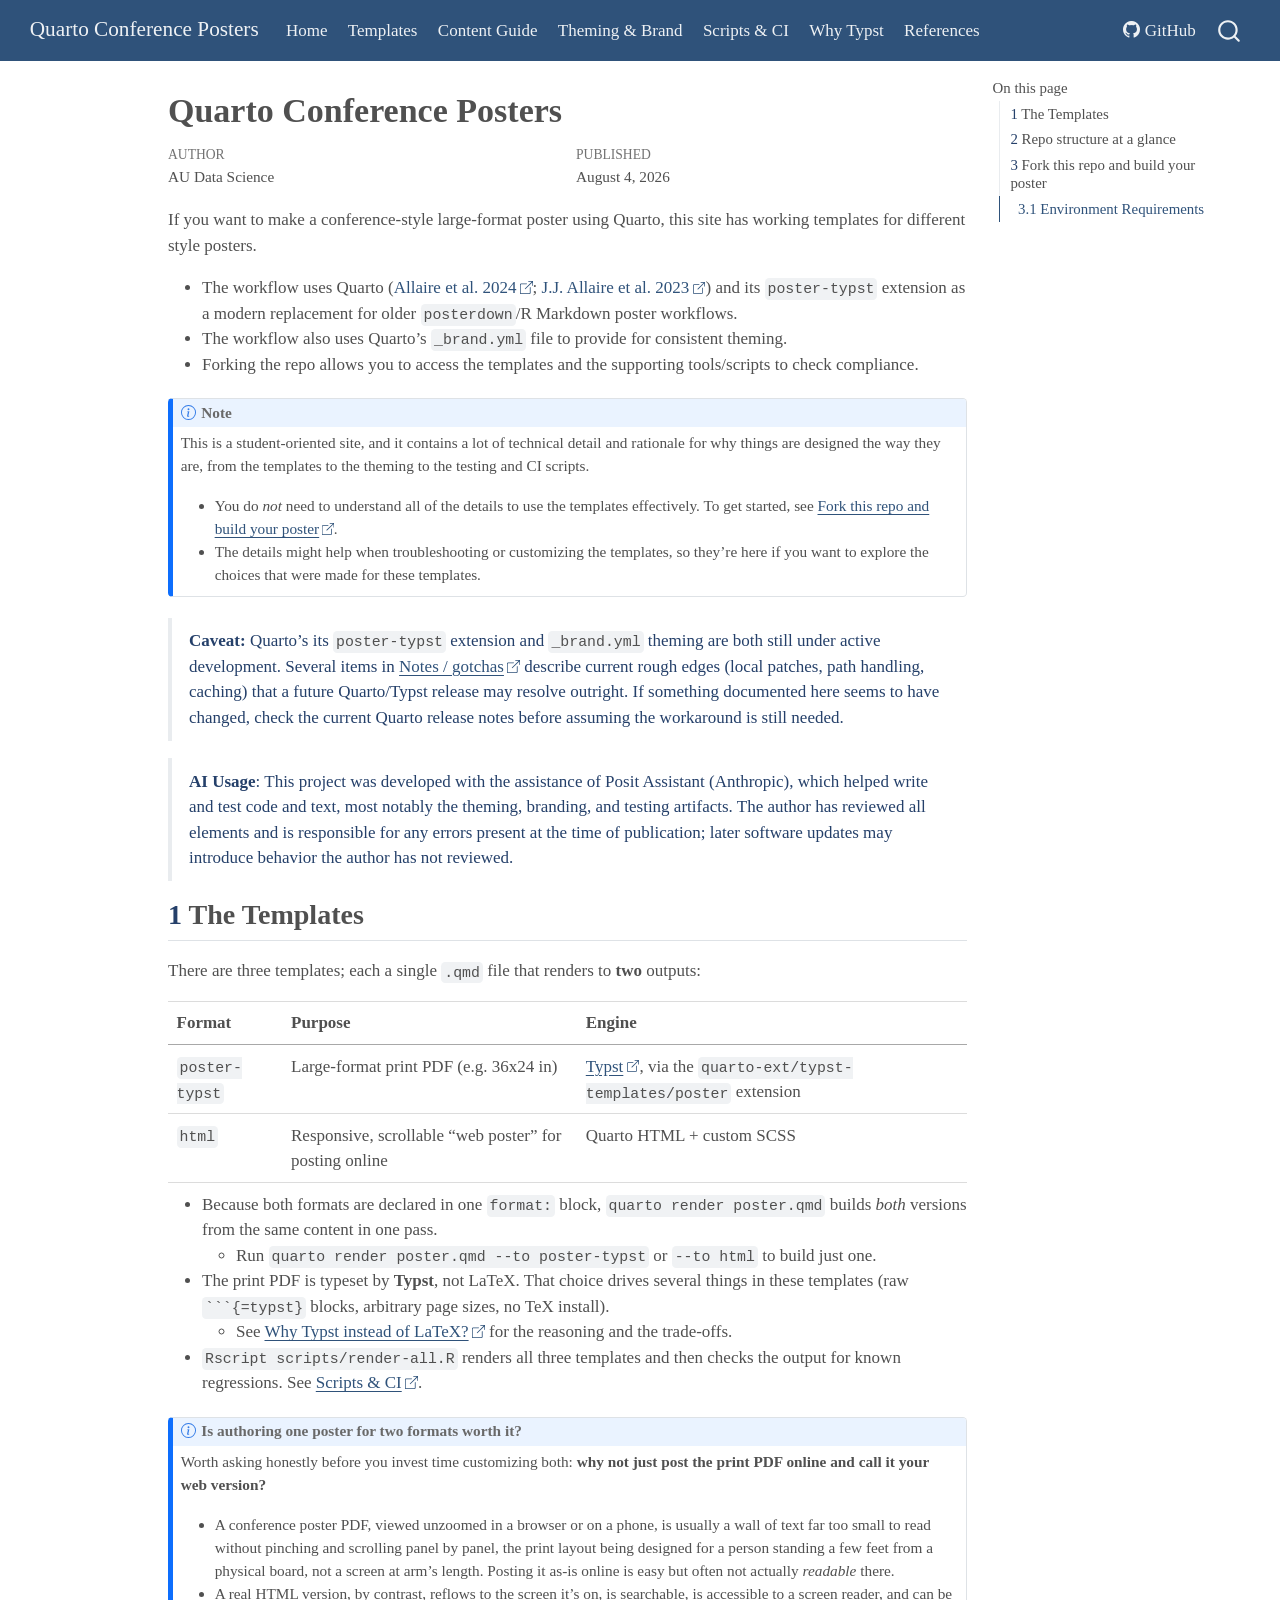
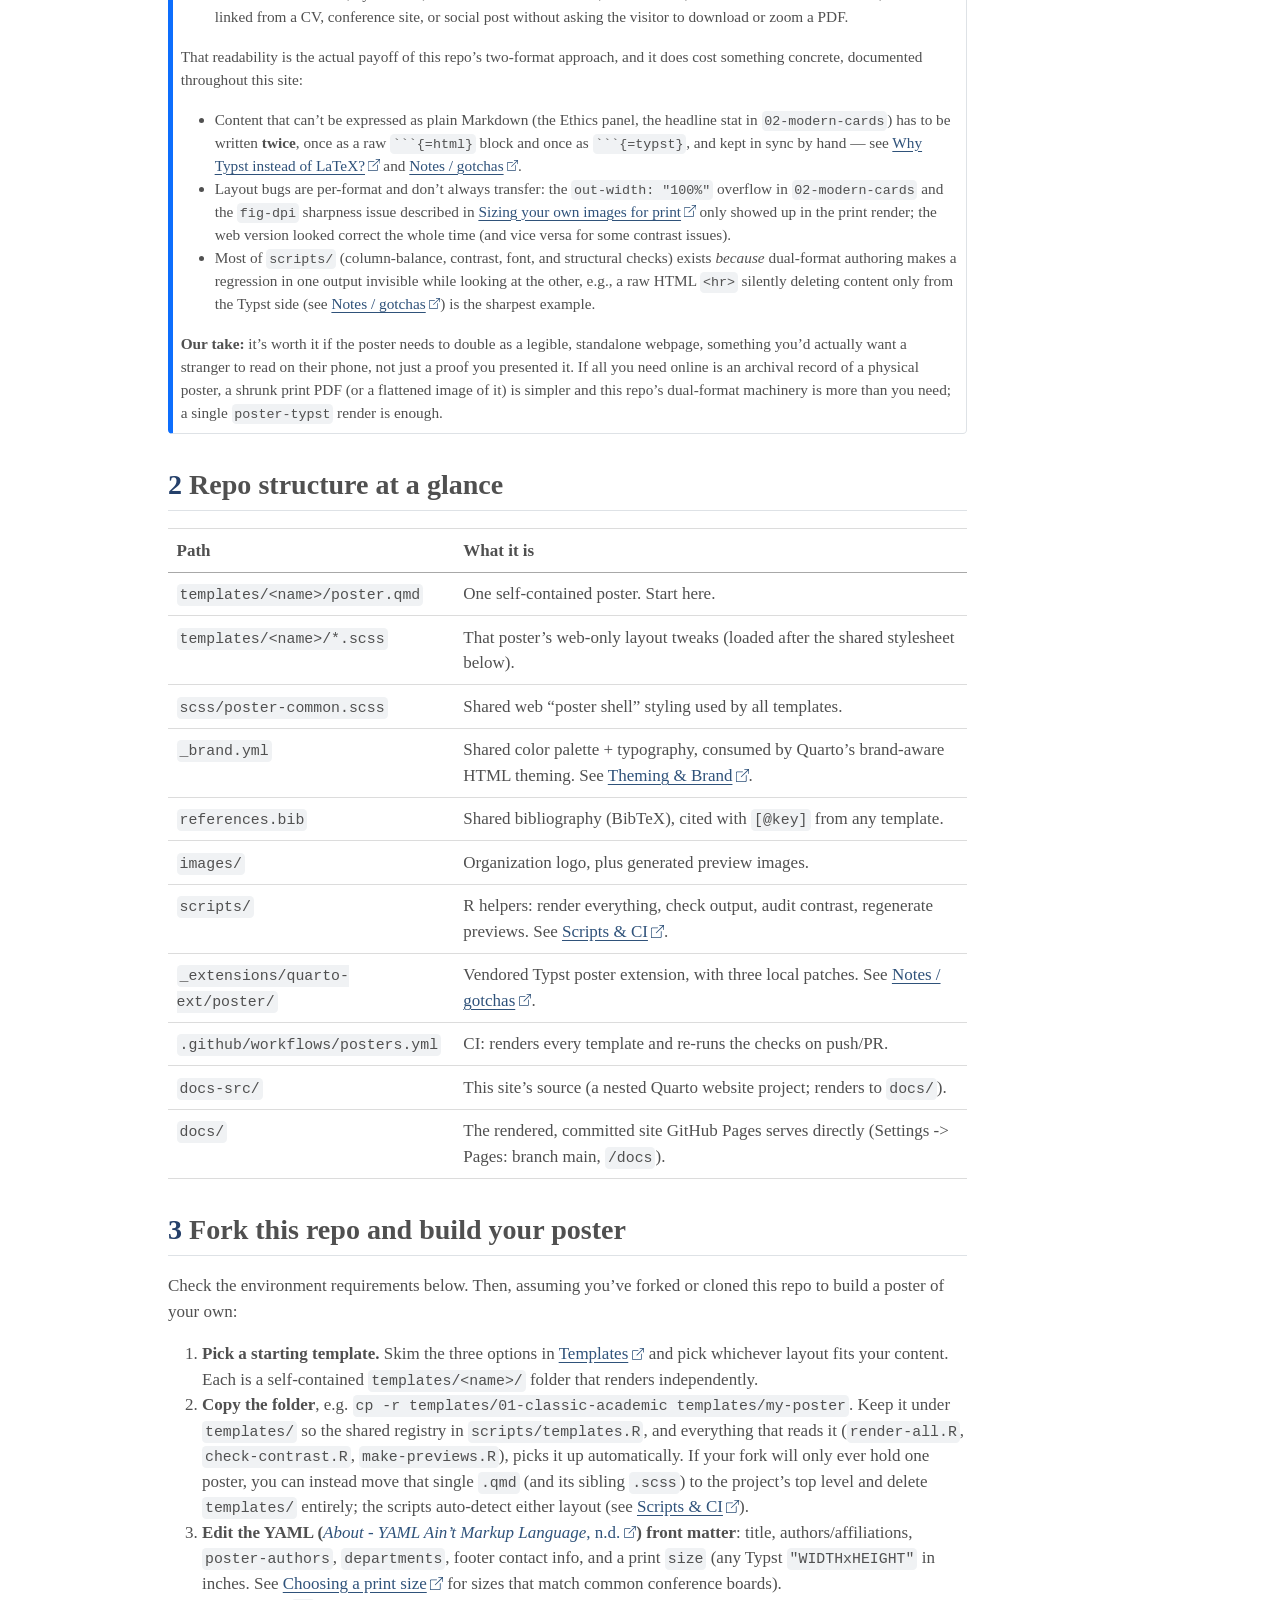
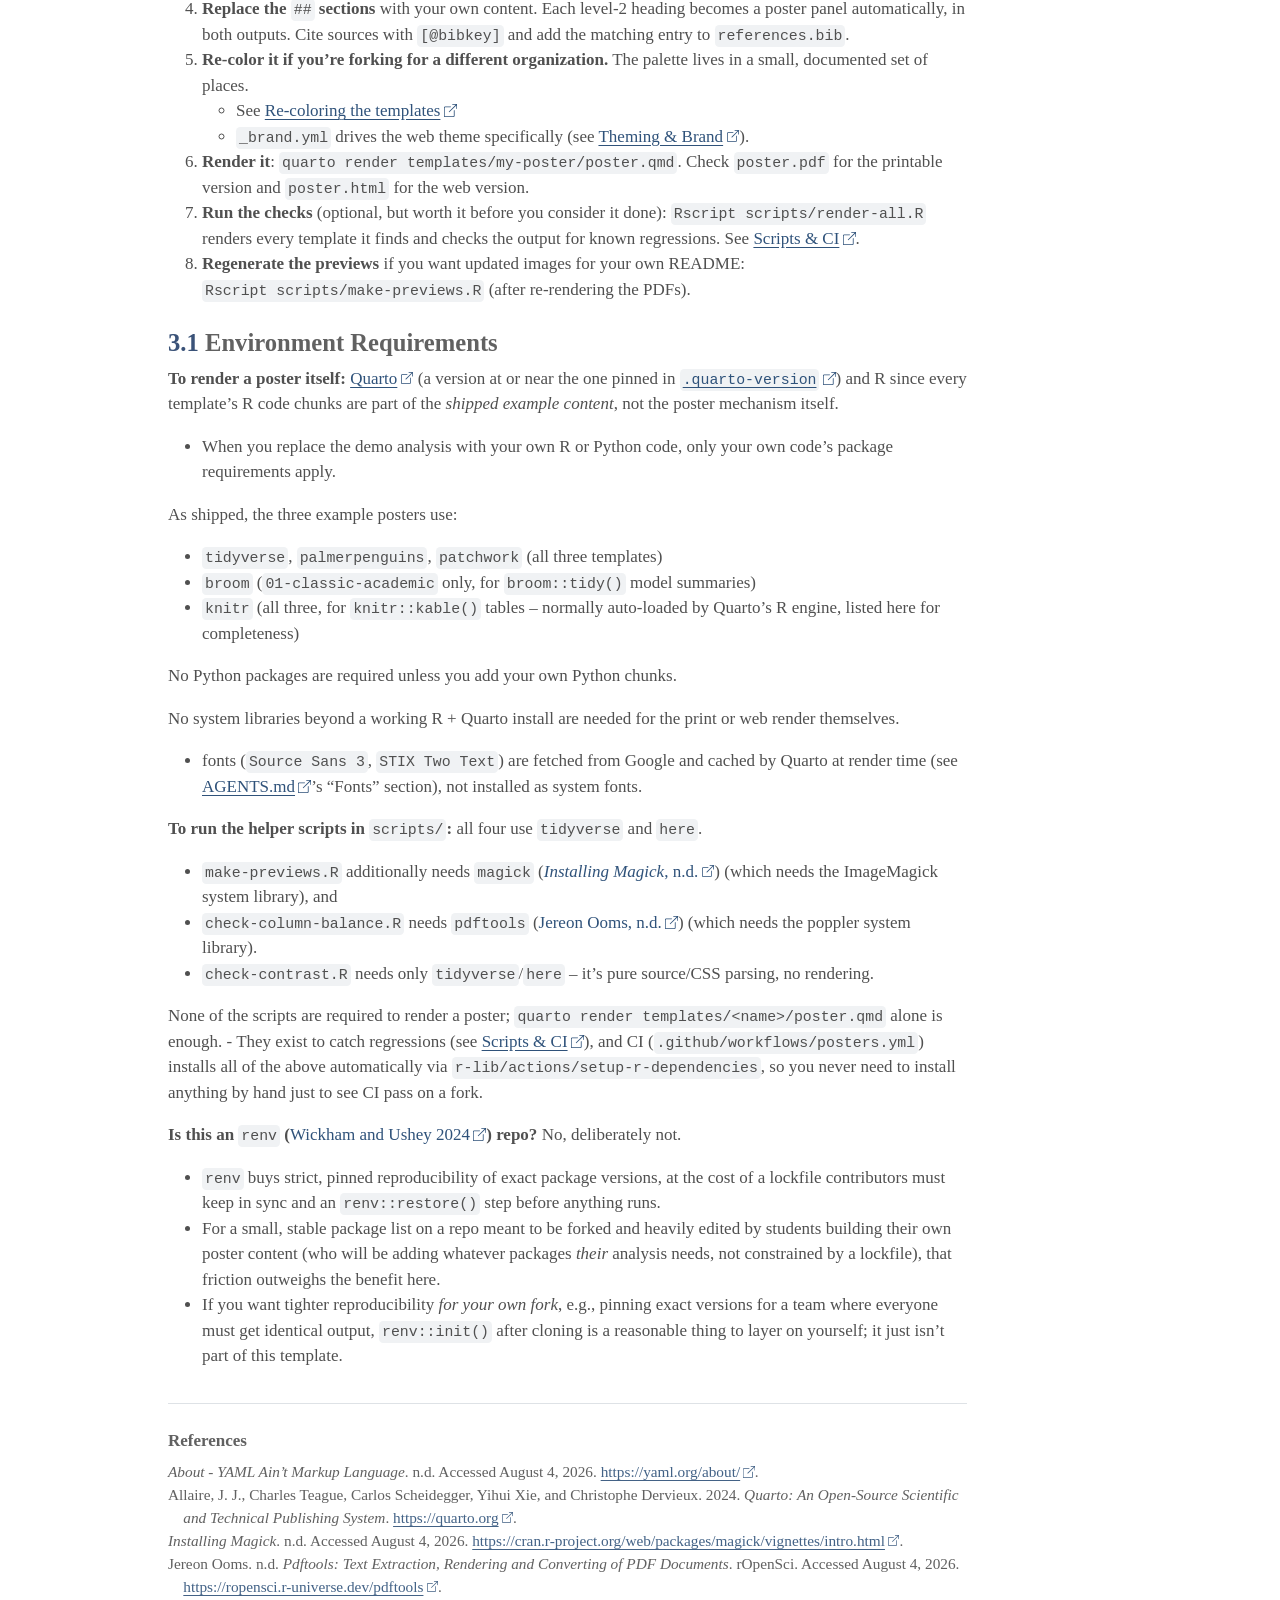
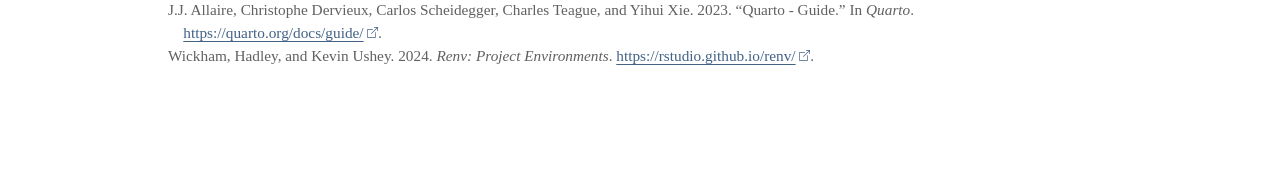
==== commit a7a42d25: "docs: add shared bibliography, References page, and in-text citations - docs-src/quarto_posters.bib:" ====
--- a/docs/index.html
+++ b/docs/index.html
@@ -25,7 +25,26 @@
   margin: 0 0.8em 0.2em -1em; /* quarto-specific, see https://github.com/quarto-dev/quarto-cli/issues/4556 */ 
   vertical-align: middle;
 }
-</style>
+/* CSS for citations */
+div.csl-bib-body { }
+div.csl-entry {
+  clear: both;
+}
+.hanging-indent div.csl-entry {
+  margin-left:2em;
+  text-indent:-2em;
+}
+div.csl-left-margin {
+  min-width:2em;
+  float:left;
+}
+div.csl-right-inline {
+  margin-left:2em;
+  padding-left:1em;
+}
+div.csl-indent {
+  margin-left: 2em;
+}</style>
 
 
 <script src="site_libs/quarto-nav/quarto-nav.js"></script>
@@ -121,6 +140,10 @@
     <a class="nav-link" href="./why-typst.html"> 
 <span class="menu-text">Why Typst</span></a>
   </li>  
+  <li class="nav-item">
+    <a class="nav-link" href="./references.html"> 
+<span class="menu-text">References</span></a>
+  </li>  
 </ul>
             <ul class="navbar-nav navbar-nav-scroll ms-auto">
   <li class="nav-item">
@@ -189,7 +212,7 @@
 
 <p>If you want to make a conference-style large-format poster using Quarto, this site has working templates for different style posters.</p>
 <ul>
-<li>The workflow uses Quarto and its <code>poster-typst</code> extension as a modern replacement for older <code>posterdown</code>/R Markdown poster workflows.</li>
+<li>The workflow uses Quarto <span class="citation" data-cites="allaire2024quarto QuartoGuide">(<a href="#ref-allaire2024quarto" role="doc-biblioref">Allaire et al. 2024</a>; <a href="#ref-QuartoGuide" role="doc-biblioref">J.J. Allaire et al. 2023</a>)</span> and its <code>poster-typst</code> extension as a modern replacement for older <code>posterdown</code>/R Markdown poster workflows.</li>
 <li>The workflow also uses Quarto’s <code>_brand.yml</code> file to provide for consistent theming.</li>
 <li>Forking the repo allows you to access the templates and the supporting tools/scripts to check compliance.</li>
 </ul>
@@ -339,7 +362,7 @@
 <ol type="1">
 <li><strong>Pick a starting template.</strong> Skim the three options in <a href="./templates.html">Templates</a> and pick whichever layout fits your content. Each is a self-contained <code>templates/&lt;name&gt;/</code> folder that renders independently.</li>
 <li><strong>Copy the folder</strong>, e.g.&nbsp;<code>cp -r templates/01-classic-academic templates/my-poster</code>. Keep it under <code>templates/</code> so the shared registry in <code>scripts/templates.R</code>, and everything that reads it (<code>render-all.R</code>, <code>check-contrast.R</code>, <code>make-previews.R</code>), picks it up automatically. If your fork will only ever hold one poster, you can instead move that single <code>.qmd</code> (and its sibling <code>.scss</code>) to the project’s top level and delete <code>templates/</code> entirely; the scripts auto-detect either layout (see <a href="./scripts-and-ci.html">Scripts &amp; CI</a>).</li>
-<li><strong>Edit the YAML front matter</strong>: title, authors/affiliations, <code>poster-authors</code>, <code>departments</code>, footer contact info, and a print <code>size</code> (any Typst <code>"WIDTHxHEIGHT"</code> in inches. See <a href="./templates.html#choosing-a-print-size">Choosing a print size</a> for sizes that match common conference boards).</li>
+<li><strong>Edit the YAML <span class="citation" data-cites="YAMLAintMarkup">(<a href="#ref-YAMLAintMarkup" role="doc-biblioref"><em>About - <span>YAML Ain</span>’t <span>Markup Language</span></em>, n.d.</a>)</span> front matter</strong>: title, authors/affiliations, <code>poster-authors</code>, <code>departments</code>, footer contact info, and a print <code>size</code> (any Typst <code>"WIDTHxHEIGHT"</code> in inches. See <a href="./templates.html#choosing-a-print-size">Choosing a print size</a> for sizes that match common conference boards).</li>
 <li><strong>Replace the <code>##</code> sections</strong> with your own content. Each level-2 heading becomes a poster panel automatically, in both outputs. Cite sources with <code>[@bibkey]</code> and add the matching entry to <code>references.bib</code>.</li>
 <li><strong>Re-color it if you’re forking for a different organization.</strong> The palette lives in a small, documented set of places.
 <ul>
@@ -369,12 +392,12 @@
 </ul>
 <p><strong>To run the helper scripts in <code>scripts/</code>:</strong> all four use <code>tidyverse</code> and <code>here</code>.</p>
 <ul>
-<li><code>make-previews.R</code> additionally needs <code>magick</code> (which needs the ImageMagick system library), and</li>
-<li><code>check-column-balance.R</code> needs <code>pdftools</code> (which needs the poppler system library).</li>
+<li><code>make-previews.R</code> additionally needs <code>magick</code> <span class="citation" data-cites="magick-package">(<a href="#ref-magick-package" role="doc-biblioref"><em>Installing Magick</em>, n.d.</a>)</span> (which needs the ImageMagick system library), and</li>
+<li><code>check-column-balance.R</code> needs <code>pdftools</code> <span class="citation" data-cites="Pdftools-package">(<a href="#ref-Pdftools-package" role="doc-biblioref">Jereon Ooms, n.d.</a>)</span> (which needs the poppler system library).</li>
 <li><code>check-contrast.R</code> needs only <code>tidyverse</code>/<code>here</code> – it’s pure source/CSS parsing, no rendering.</li>
 </ul>
 <p>None of the scripts are required to render a poster; <code>quarto render templates/&lt;name&gt;/poster.qmd</code> alone is enough. - They exist to catch regressions (see <a href="./scripts-and-ci.html">Scripts &amp; CI</a>), and CI (<code>.github/workflows/posters.yml</code>) installs all of the above automatically via <code>r-lib/actions/setup-r-dependencies</code>, so you never need to install anything by hand just to see CI pass on a fork.</p>
-<p><strong>Is this an <code>renv</code> repo?</strong> No, deliberately not.</p>
+<p><strong>Is this an <code>renv</code> <span class="citation" data-cites="renv-package">(<a href="#ref-renv-package" role="doc-biblioref">Wickham and Ushey 2024</a>)</span> repo?</strong> No, deliberately not.</p>
 <ul>
 <li><code>renv</code> buys strict, pinned reproducibility of exact package versions, at the cost of a lockfile contributors must keep in sync and an <code>renv::restore()</code> step before anything runs.</li>
 <li>For a small, stable package list on a repo meant to be forked and heavily edited by students building their own poster content (who will be adding whatever packages <em>their</em> analysis needs, not constrained by a lockfile), that friction outweighs the benefit here.</li>
@@ -382,10 +405,30 @@
 </ul>
 
 
+
 </section>
 </section>
 
-</main> <!-- /main -->
+<div id="quarto-appendix" class="default"><section class="quarto-appendix-contents" role="doc-bibliography" id="quarto-bibliography"><h2 class="anchored quarto-appendix-heading">References</h2><div id="refs" class="references csl-bib-body hanging-indent" role="list">
+<div id="ref-YAMLAintMarkup" class="csl-entry" role="listitem">
+<em>About - <span>YAML Ain</span>’t <span>Markup Language</span></em>. n.d. Accessed August 4, 2026. <a href="https://yaml.org/about/">https://yaml.org/about/</a>.
+</div>
+<div id="ref-allaire2024quarto" class="csl-entry" role="listitem">
+Allaire, J. J., Charles Teague, Carlos Scheidegger, Yihui Xie, and Christophe Dervieux. 2024. <em>Quarto: <span>An</span> Open-Source Scientific and Technical Publishing System</em>. <a href="https://quarto.org">https://quarto.org</a>.
+</div>
+<div id="ref-magick-package" class="csl-entry" role="listitem">
+<em>Installing Magick</em>. n.d. Accessed August 4, 2026. <a href="https://cran.r-project.org/web/packages/magick/vignettes/intro.html">https://cran.r-project.org/web/packages/magick/vignettes/intro.html</a>.
+</div>
+<div id="ref-Pdftools-package" class="csl-entry" role="listitem">
+Jereon Ooms. n.d. <em>Pdftools: <span>Text Extraction</span>, <span>Rendering</span> and <span>Converting</span> of <span>PDF Documents</span></em>. rOpenSci. Accessed August 4, 2026. <a href="https://ropensci.r-universe.dev/pdftools">https://ropensci.r-universe.dev/pdftools</a>.
+</div>
+<div id="ref-QuartoGuide" class="csl-entry" role="listitem">
+J.J. Allaire, Christophe Dervieux, Carlos Scheidegger, Charles Teague, and Yihui Xie. 2023. <span>“Quarto - <span>Guide</span>.”</span> In <em>Quarto</em>. <a href="https://quarto.org/docs/guide/">https://quarto.org/docs/guide/</a>.
+</div>
+<div id="ref-renv-package" class="csl-entry" role="listitem">
+Wickham, Hadley, and Kevin Ushey. 2024. <em>Renv: <span>Project Environments</span></em>. <a href="https://rstudio.github.io/renv/">https://rstudio.github.io/renv/</a>.
+</div>
+</div></section></div></main> <!-- /main -->
 <script id="quarto-html-after-body" type="application/javascript">
   window.document.addEventListener("DOMContentLoaded", function (event) {
     const icon = "";
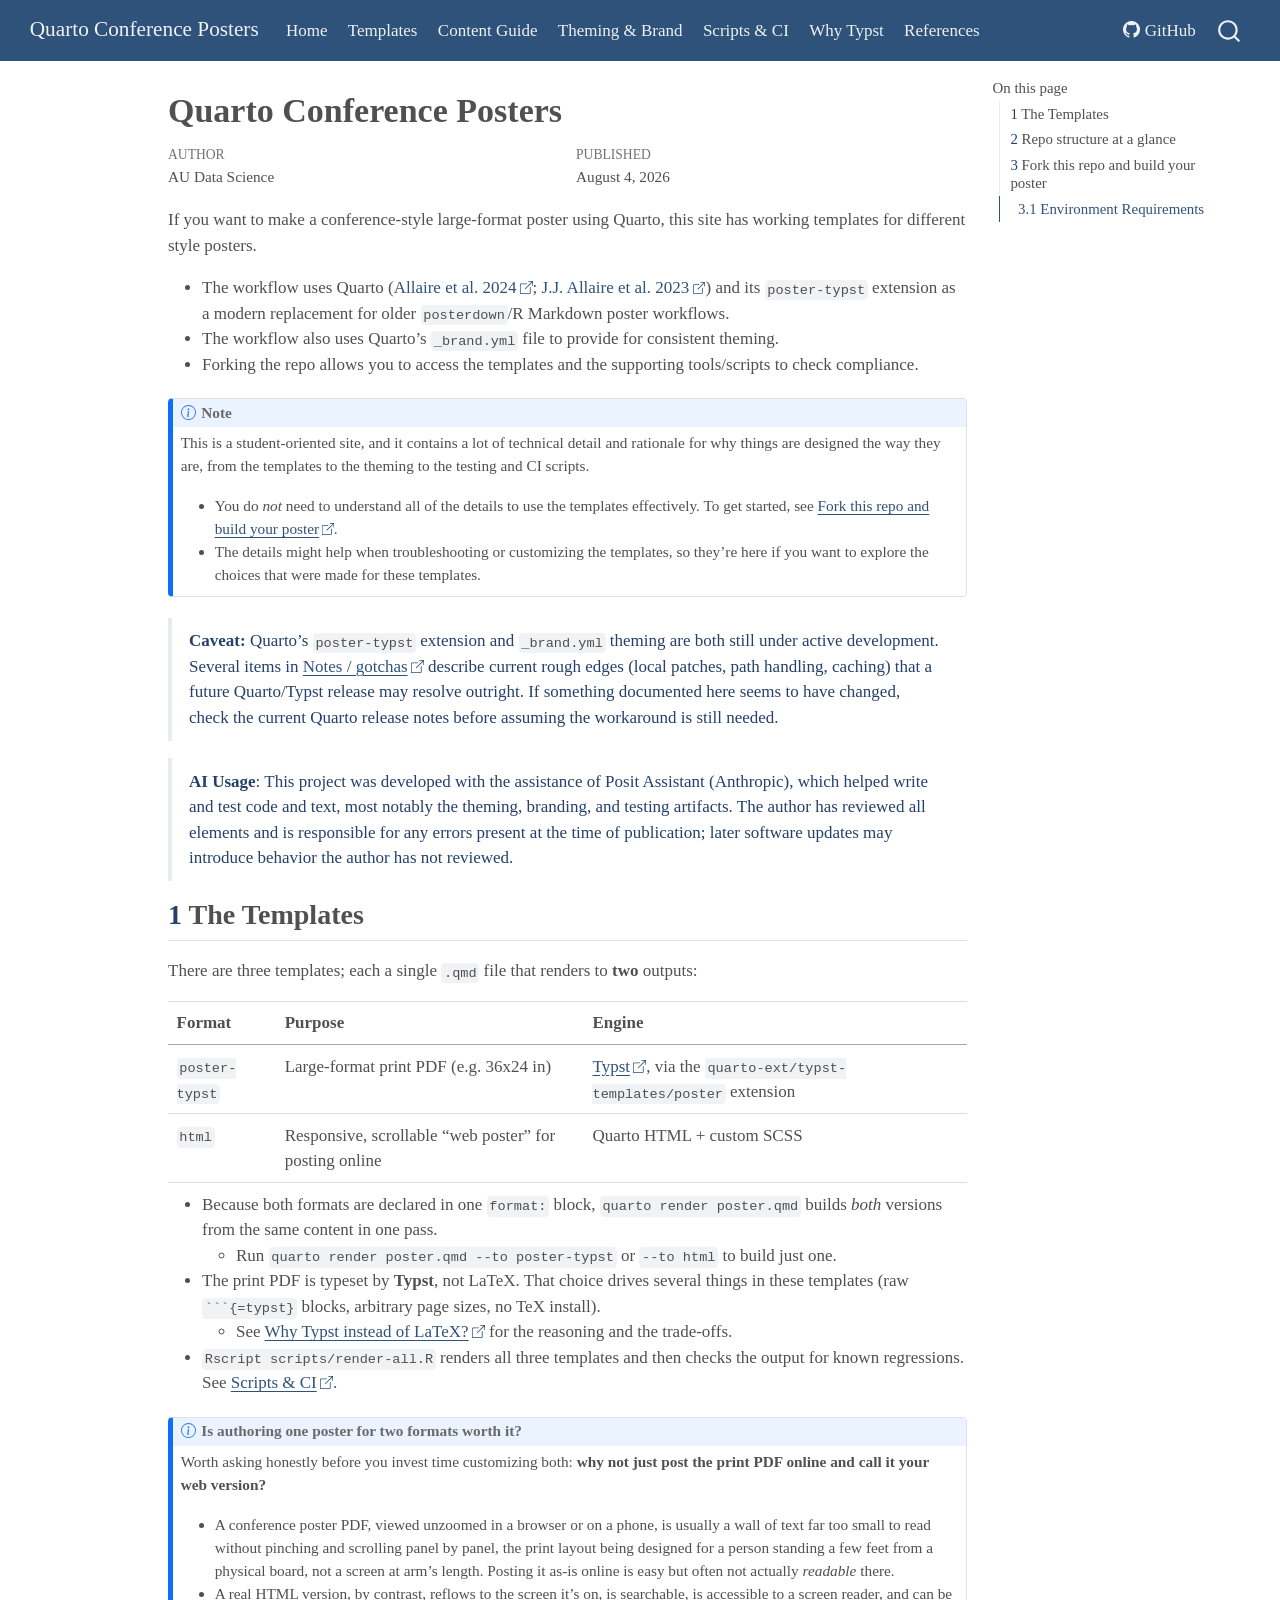
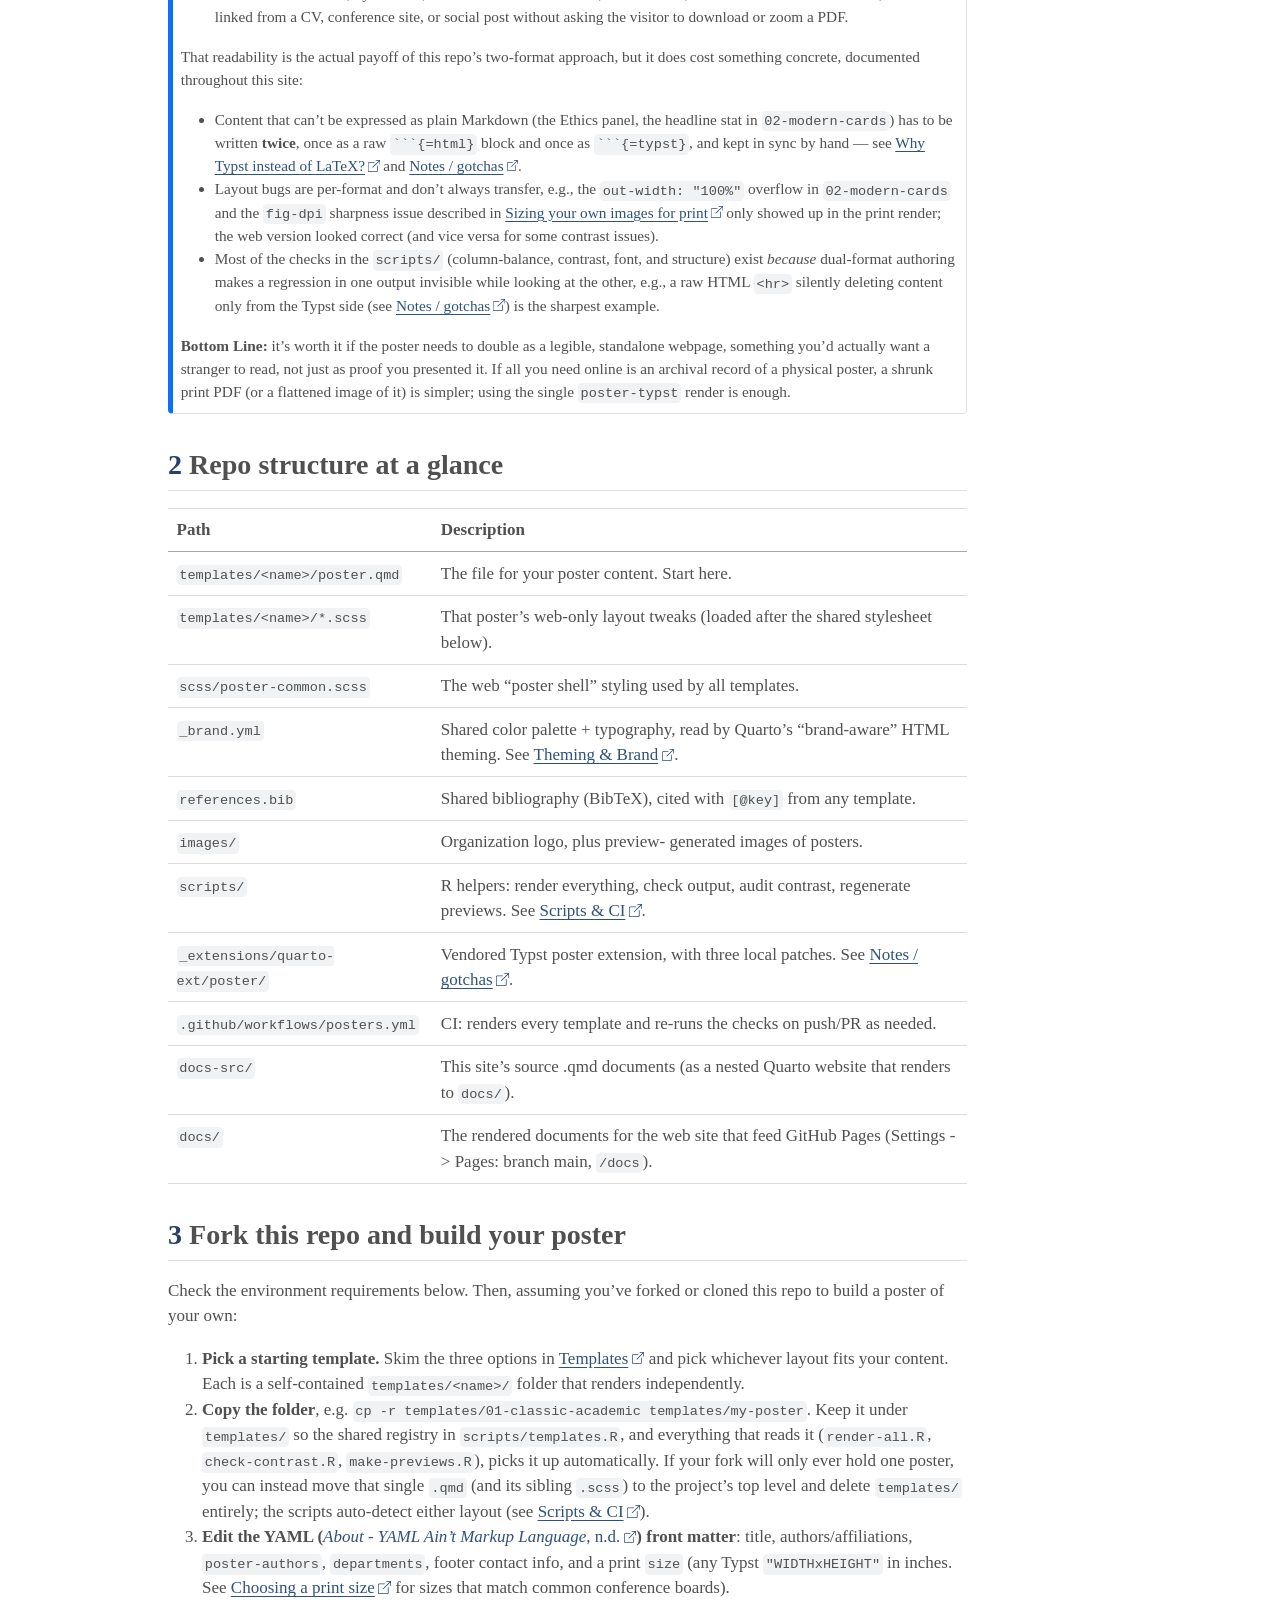
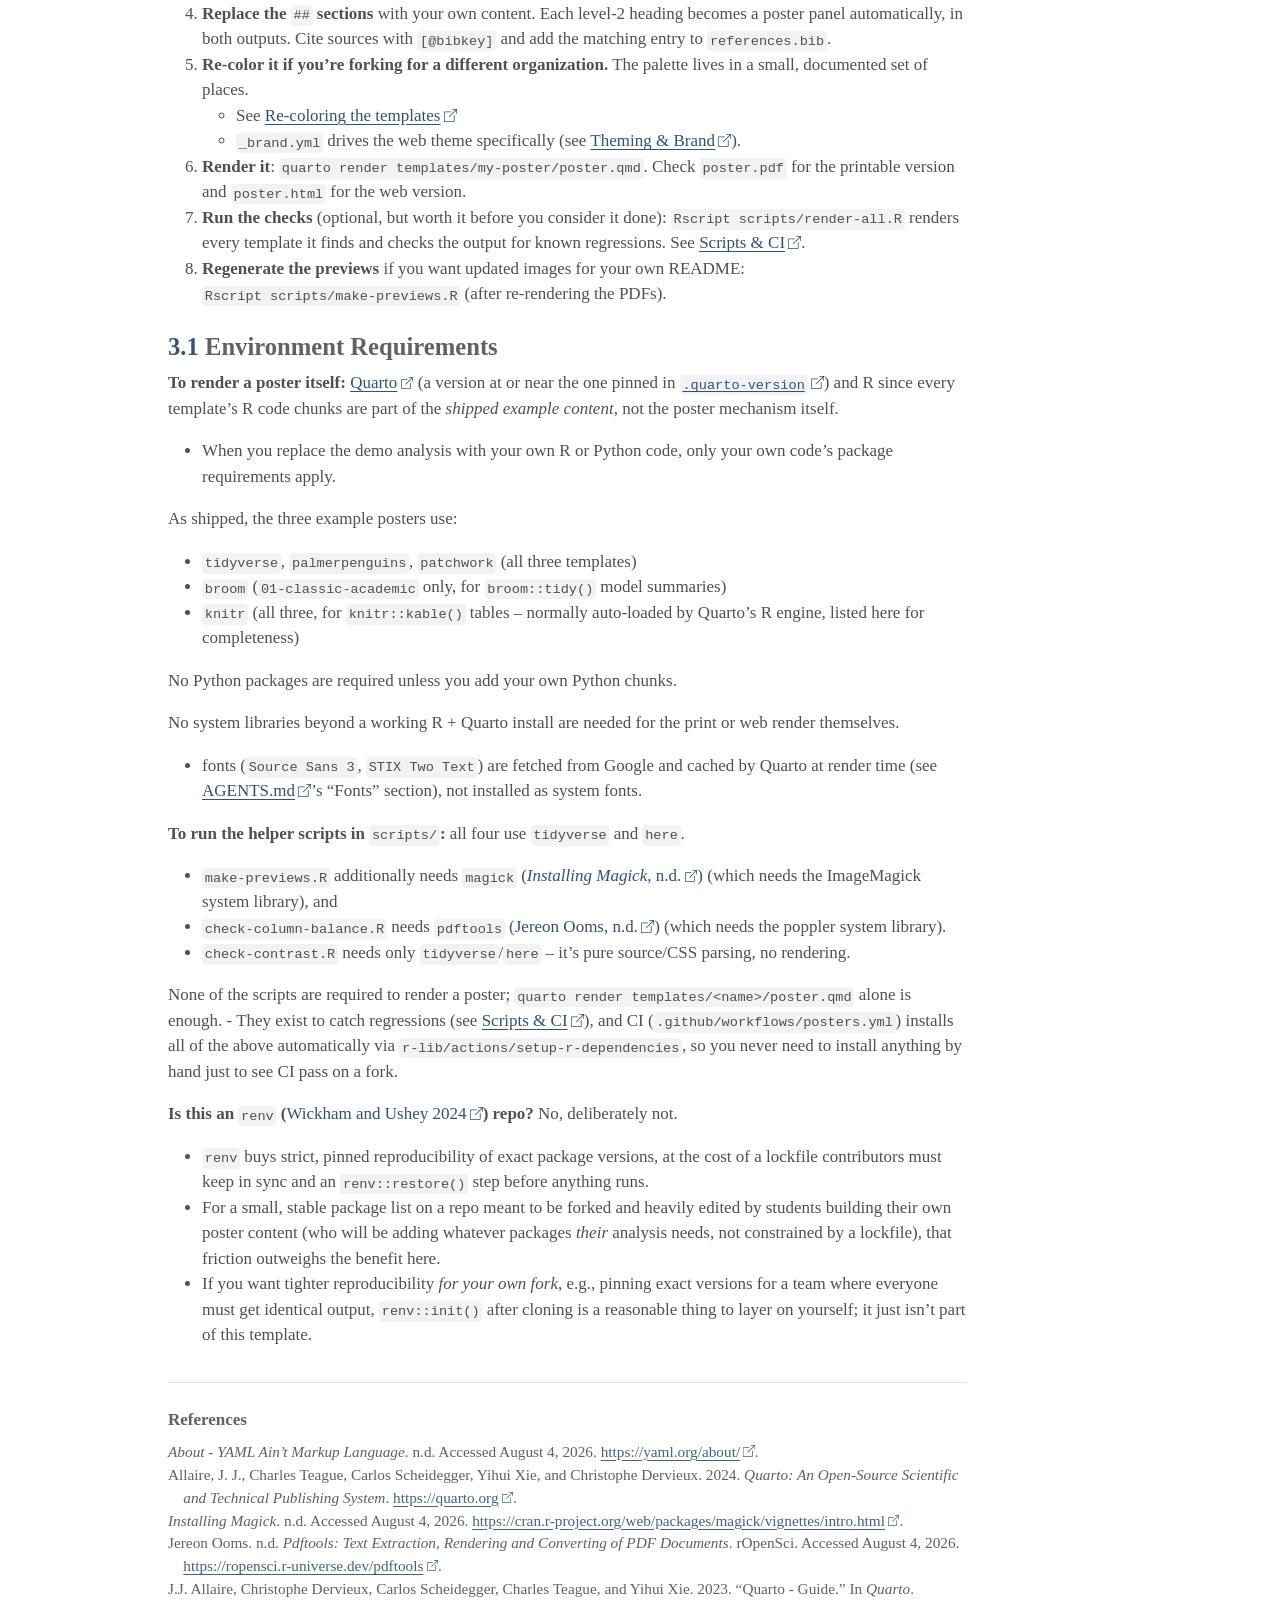
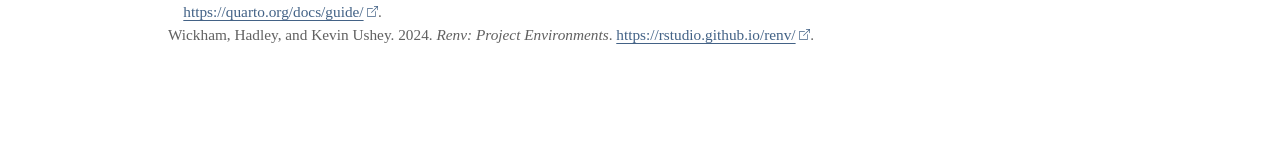
==== commit 76def928: "docs: reduce inline code font-size slightly Inline  spans looked oversized next to surrounding prose" ====
--- a/docs/index.html
+++ b/docs/index.html
@@ -97,6 +97,7 @@
 }</script>
 
 
+<link rel="stylesheet" href="styles.css">
 </head>
 
 <body class="nav-fixed quarto-light">
@@ -234,7 +235,7 @@
 </div>
 </div>
 <blockquote class="blockquote">
-<p><strong>Caveat:</strong> Quarto’s its <code>poster-typst</code> extension and <code>_brand.yml</code> theming are both still under active development. Several items in <a href="./scripts-and-ci.html#notes-gotchas">Notes / gotchas</a> describe current rough edges (local patches, path handling, caching) that a future Quarto/Typst release may resolve outright. If something documented here seems to have changed, check the current Quarto release notes before assuming the workaround is still needed.</p>
+<p><strong>Caveat:</strong> Quarto’s <code>poster-typst</code> extension and <code>_brand.yml</code> theming are both still under active development. Several items in <a href="./scripts-and-ci.html#notes-gotchas">Notes / gotchas</a> describe current rough edges (local patches, path handling, caching) that a future Quarto/Typst release may resolve outright. If something documented here seems to have changed, check the current Quarto release notes before assuming the workaround is still needed.</p>
 </blockquote>
 <blockquote class="blockquote">
 <p><strong>AI Usage</strong>: This project was developed with the assistance of Posit Assistant (Anthropic), which helped write and test code and text, most notably the theming, branding, and testing artifacts. The author has reviewed all elements and is responsible for any errors present at the time of publication; later software updates may introduce behavior the author has not reviewed.</p>
@@ -289,13 +290,13 @@
 <li>A conference poster PDF, viewed unzoomed in a browser or on a phone, is usually a wall of text far too small to read without pinching and scrolling panel by panel, the print layout being designed for a person standing a few feet from a physical board, not a screen at arm’s length. Posting it as-is online is easy but often not actually <em>readable</em> there.</li>
 <li>A real HTML version, by contrast, reflows to the screen it’s on, is searchable, is accessible to a screen reader, and can be linked from a CV, conference site, or social post without asking the visitor to download or zoom a PDF.</li>
 </ul>
-<p>That readability is the actual payoff of this repo’s two-format approach, and it does cost something concrete, documented throughout this site:</p>
+<p>That readability is the actual payoff of this repo’s two-format approach, but it does cost something concrete, documented throughout this site:</p>
 <ul>
 <li>Content that can’t be expressed as plain Markdown (the Ethics panel, the headline stat in <code>02-modern-cards</code>) has to be written <strong>twice</strong>, once as a raw <code>```{=html}</code> block and once as <code>```{=typst}</code>, and kept in sync by hand — see <a href="./why-typst.html">Why Typst instead of LaTeX?</a> and <a href="./scripts-and-ci.html#notes-gotchas">Notes / gotchas</a>.</li>
-<li>Layout bugs are per-format and don’t always transfer: the <code>out-width: "100%"</code> overflow in <code>02-modern-cards</code> and the <code>fig-dpi</code> sharpness issue described in <a href="./content-guide.html#sizing-your-own-images-for-print">Sizing your own images for print</a> only showed up in the print render; the web version looked correct the whole time (and vice versa for some contrast issues).</li>
-<li>Most of <code>scripts/</code> (column-balance, contrast, font, and structural checks) exists <em>because</em> dual-format authoring makes a regression in one output invisible while looking at the other, e.g., a raw HTML <code>&lt;hr&gt;</code> silently deleting content only from the Typst side (see <a href="./scripts-and-ci.html#notes-gotchas">Notes / gotchas</a>) is the sharpest example.</li>
-</ul>
-<p><strong>Our take:</strong> it’s worth it if the poster needs to double as a legible, standalone webpage, something you’d actually want a stranger to read on their phone, not just a proof you presented it. If all you need online is an archival record of a physical poster, a shrunk print PDF (or a flattened image of it) is simpler and this repo’s dual-format machinery is more than you need; a single <code>poster-typst</code> render is enough.</p>
+<li>Layout bugs are per-format and don’t always transfer, e.g., the <code>out-width: "100%"</code> overflow in <code>02-modern-cards</code> and the <code>fig-dpi</code> sharpness issue described in <a href="./content-guide.html#sizing-your-own-images-for-print">Sizing your own images for print</a> only showed up in the print render; the web version looked correct (and vice versa for some contrast issues).</li>
+<li>Most of the checks in the <code>scripts/</code> (column-balance, contrast, font, and structure) exist <em>because</em> dual-format authoring makes a regression in one output invisible while looking at the other, e.g., a raw HTML <code>&lt;hr&gt;</code> silently deleting content only from the Typst side (see <a href="./scripts-and-ci.html#notes-gotchas">Notes / gotchas</a>) is the sharpest example.</li>
+</ul>
+<p><strong>Bottom Line:</strong> it’s worth it if the poster needs to double as a legible, standalone webpage, something you’d actually want a stranger to read, not just as proof you presented it. If all you need online is an archival record of a physical poster, a shrunk print PDF (or a flattened image of it) is simpler; using the single <code>poster-typst</code> render is enough.</p>
 </div>
 </div>
 </section>
@@ -305,13 +306,13 @@
 <thead>
 <tr class="header">
 <th>Path</th>
-<th>What it is</th>
+<th>Description</th>
 </tr>
 </thead>
 <tbody>
 <tr class="odd">
 <td><code>templates/&lt;name&gt;/poster.qmd</code></td>
-<td>One self-contained poster. Start here.</td>
+<td>The file for your poster content. Start here.</td>
 </tr>
 <tr class="even">
 <td><code>templates/&lt;name&gt;/*.scss</code></td>
@@ -319,11 +320,11 @@
 </tr>
 <tr class="odd">
 <td><code>scss/poster-common.scss</code></td>
-<td>Shared web “poster shell” styling used by all templates.</td>
+<td>The web “poster shell” styling used by all templates.</td>
 </tr>
 <tr class="even">
 <td><code>_brand.yml</code></td>
-<td>Shared color palette + typography, consumed by Quarto’s brand-aware HTML theming. See <a href="./theming.html#brand.yml-and-your-workflow">Theming &amp; Brand</a>.</td>
+<td>Shared color palette + typography, read by Quarto’s “brand-aware” HTML theming. See <a href="./theming.html#brand.yml-and-your-workflow">Theming &amp; Brand</a>.</td>
 </tr>
 <tr class="odd">
 <td><code>references.bib</code></td>
@@ -331,7 +332,7 @@
 </tr>
 <tr class="even">
 <td><code>images/</code></td>
-<td>Organization logo, plus generated preview images.</td>
+<td>Organization logo, plus preview- generated images of posters.</td>
 </tr>
 <tr class="odd">
 <td><code>scripts/</code></td>
@@ -343,15 +344,15 @@
 </tr>
 <tr class="odd">
 <td><code>.github/workflows/posters.yml</code></td>
-<td>CI: renders every template and re-runs the checks on push/PR.</td>
+<td>CI: renders every template and re-runs the checks on push/PR as needed.</td>
 </tr>
 <tr class="even">
 <td><code>docs-src/</code></td>
-<td>This site’s source (a nested Quarto website project; renders to <code>docs/</code>).</td>
+<td>This site’s source .qmd documents (as a nested Quarto website that renders to <code>docs/</code>).</td>
 </tr>
 <tr class="odd">
 <td><code>docs/</code></td>
-<td>The rendered, committed site GitHub Pages serves directly (Settings -&gt; Pages: branch main, <code>/docs</code>).</td>
+<td>The rendered documents for the web site that feed GitHub Pages (Settings -&gt; Pages: branch main, <code>/docs</code>).</td>
 </tr>
 </tbody>
 </table>
--- a/docs/styles.css
+++ b/docs/styles.css
@@ -0,0 +1,13 @@
+/* This docs site only (not the poster templates, which have their own
+   scss and are contrast-audited by scripts/check-contrast.R for size as
+   well as color). Bootstrap's own default is `code { font-size: 87.5% }`,
+   but monospace faces read visually larger than Source Sans 3 at the same
+   font-size (taller x-height, wider default advance width), so inline
+   code still looks oversized next to the surrounding prose even at that
+   default. Nudge it down a bit further, in code spans and links, but not
+   inside fenced code blocks (`pre code`), which already read fine at
+   their own size and commonly hold syntax-highlighted content that
+   shouldn't shrink independently of the block around it. */
+code:not(pre code) {
+  font-size: 0.8rem;
+}
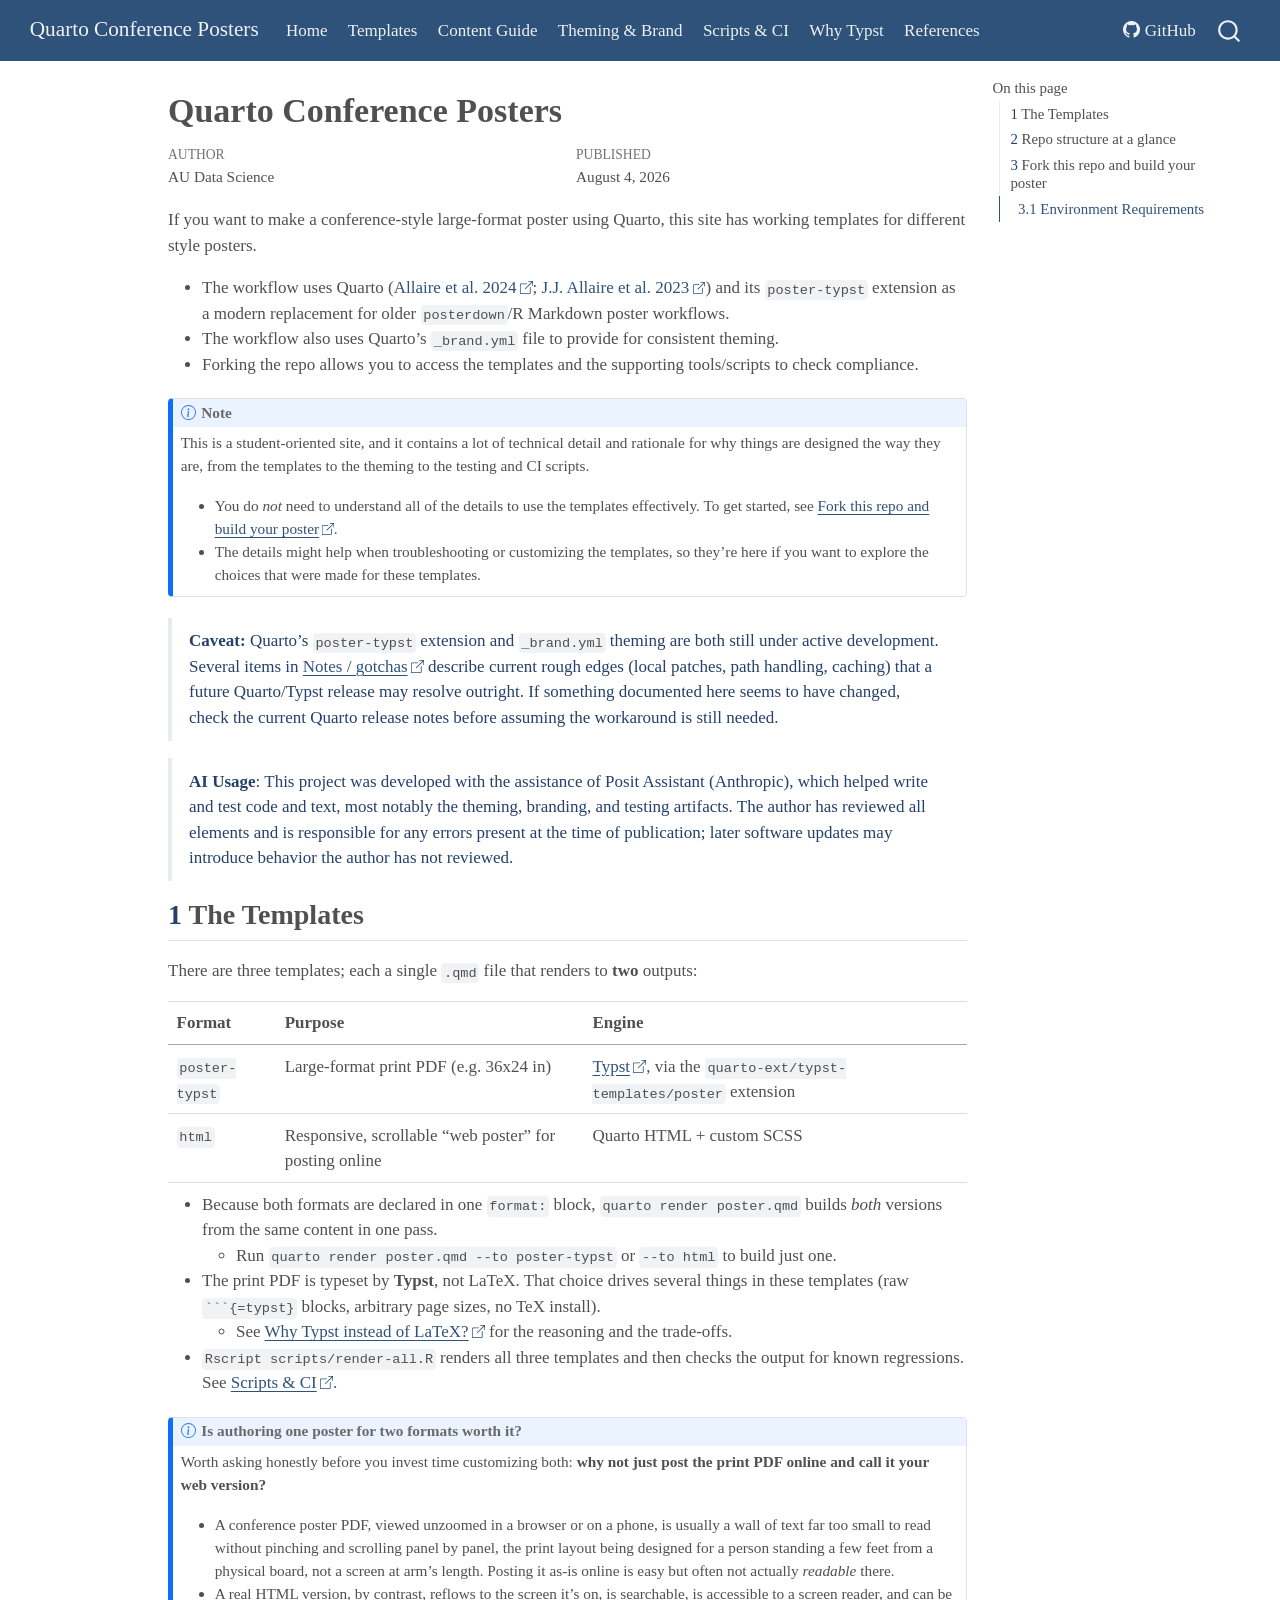
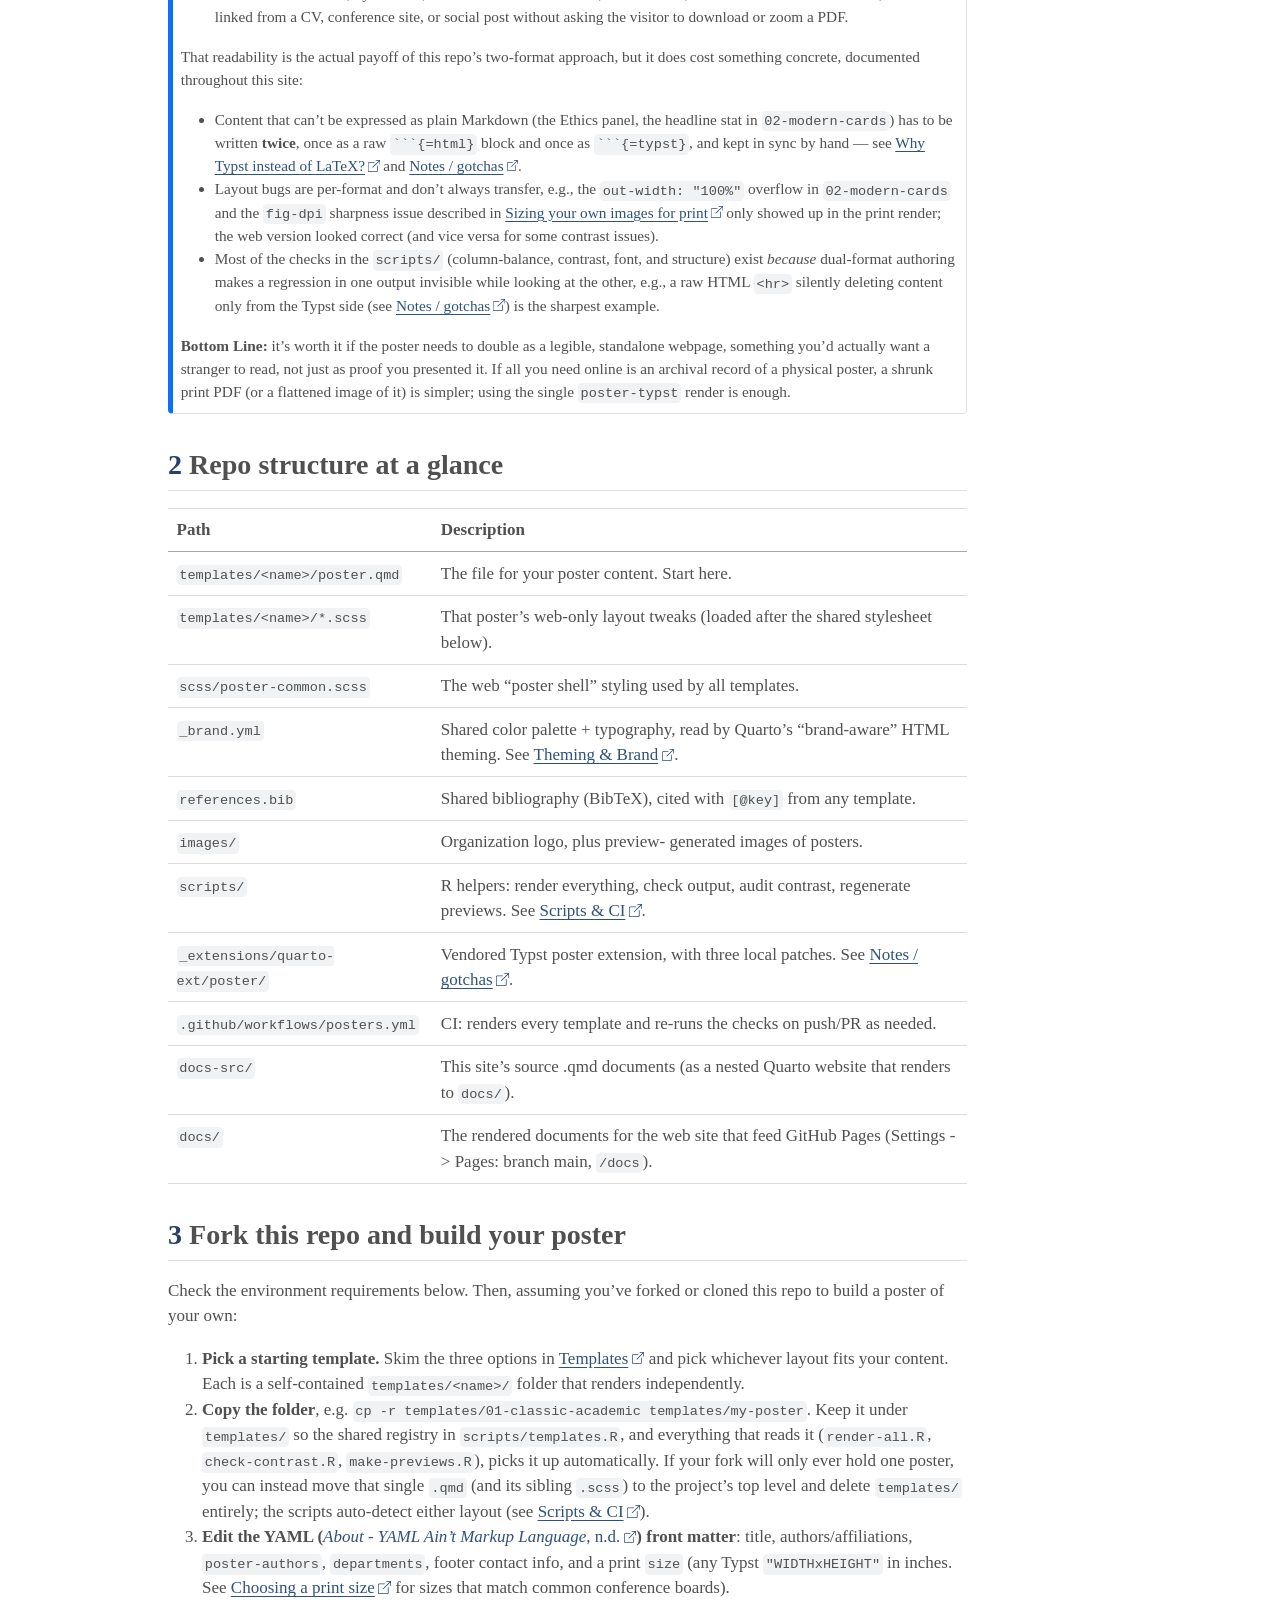
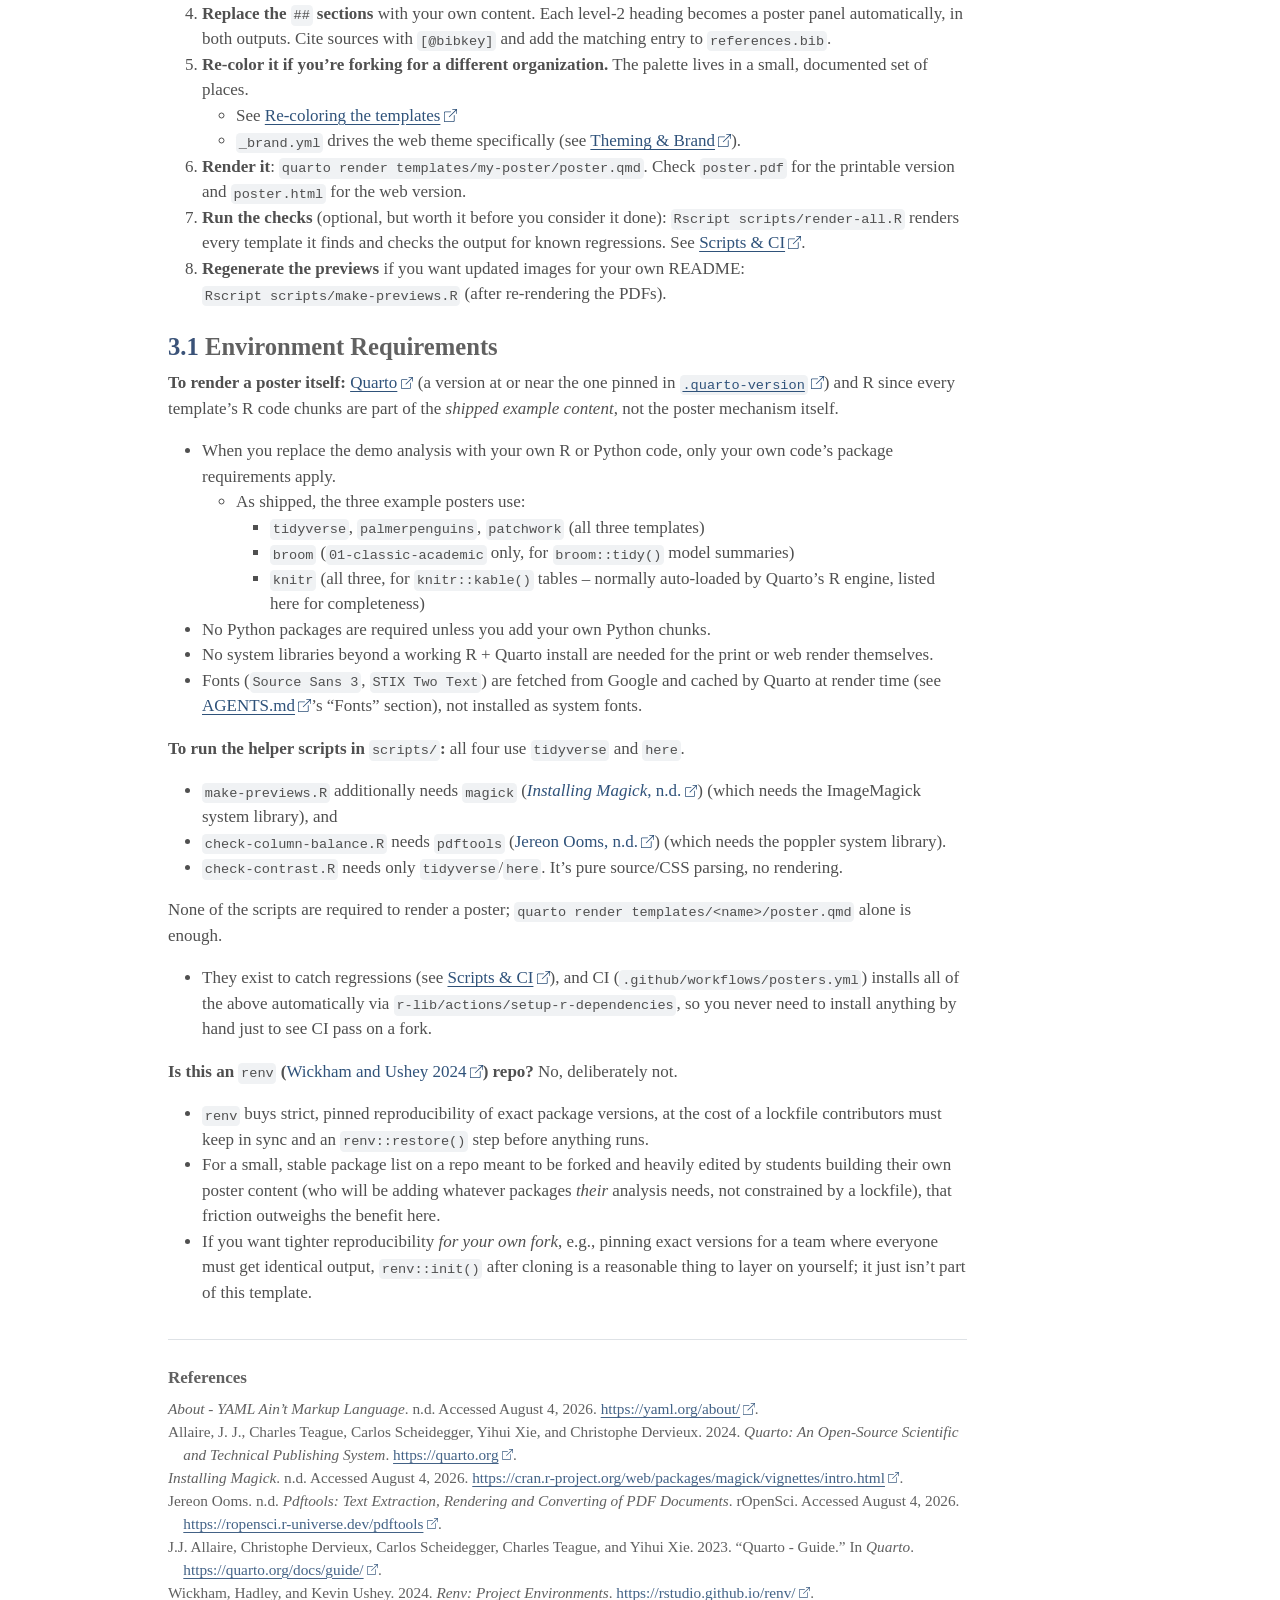
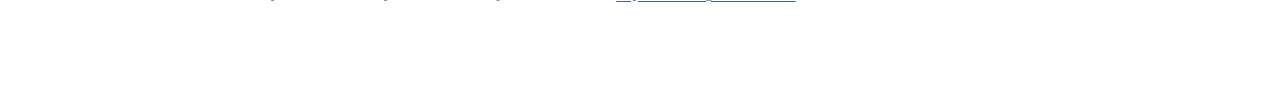
==== commit c10d29f7: "Minor edits for clarity." ====
--- a/docs/index.html
+++ b/docs/index.html
@@ -378,26 +378,29 @@
 <h3 data-number="3.1" class="anchored" data-anchor-id="environment-requirements"><span class="header-section-number">3.1</span> Environment Requirements</h3>
 <p><strong>To render a poster itself:</strong> <a href="https://quarto.org">Quarto</a> (a version at or near the one pinned in <a href="https://github.com/AU-datascience/poster_templates/blob/main/.quarto-version"><code>.quarto-version</code></a>) and R since every template’s R code chunks are part of the <em>shipped example content</em>, not the poster mechanism itself.</p>
 <ul>
-<li>When you replace the demo analysis with your own R or Python code, only your own code’s package requirements apply.</li>
-</ul>
-<p>As shipped, the three example posters use:</p>
+<li>When you replace the demo analysis with your own R or Python code, only your own code’s package requirements apply.
+<ul>
+<li>As shipped, the three example posters use:
 <ul>
 <li><code>tidyverse</code>, <code>palmerpenguins</code>, <code>patchwork</code> (all three templates)</li>
 <li><code>broom</code> (<code>01-classic-academic</code> only, for <code>broom::tidy()</code> model summaries)</li>
 <li><code>knitr</code> (all three, for <code>knitr::kable()</code> tables – normally auto-loaded by Quarto’s R engine, listed here for completeness)</li>
-</ul>
-<p>No Python packages are required unless you add your own Python chunks.</p>
-<p>No system libraries beyond a working R + Quarto install are needed for the print or web render themselves.</p>
-<ul>
-<li>fonts (<code>Source Sans 3</code>, <code>STIX Two Text</code>) are fetched from Google and cached by Quarto at render time (see <a href="https://github.com/AU-datascience/poster_templates/blob/main/AGENTS.md">AGENTS.md</a>’s “Fonts” section), not installed as system fonts.</li>
+</ul></li>
+</ul></li>
+<li>No Python packages are required unless you add your own Python chunks.</li>
+<li>No system libraries beyond a working R + Quarto install are needed for the print or web render themselves.</li>
+<li>Fonts (<code>Source Sans 3</code>, <code>STIX Two Text</code>) are fetched from Google and cached by Quarto at render time (see <a href="https://github.com/AU-datascience/poster_templates/blob/main/AGENTS.md">AGENTS.md</a>’s “Fonts” section), not installed as system fonts.</li>
 </ul>
 <p><strong>To run the helper scripts in <code>scripts/</code>:</strong> all four use <code>tidyverse</code> and <code>here</code>.</p>
 <ul>
 <li><code>make-previews.R</code> additionally needs <code>magick</code> <span class="citation" data-cites="magick-package">(<a href="#ref-magick-package" role="doc-biblioref"><em>Installing Magick</em>, n.d.</a>)</span> (which needs the ImageMagick system library), and</li>
 <li><code>check-column-balance.R</code> needs <code>pdftools</code> <span class="citation" data-cites="Pdftools-package">(<a href="#ref-Pdftools-package" role="doc-biblioref">Jereon Ooms, n.d.</a>)</span> (which needs the poppler system library).</li>
-<li><code>check-contrast.R</code> needs only <code>tidyverse</code>/<code>here</code> – it’s pure source/CSS parsing, no rendering.</li>
-</ul>
-<p>None of the scripts are required to render a poster; <code>quarto render templates/&lt;name&gt;/poster.qmd</code> alone is enough. - They exist to catch regressions (see <a href="./scripts-and-ci.html">Scripts &amp; CI</a>), and CI (<code>.github/workflows/posters.yml</code>) installs all of the above automatically via <code>r-lib/actions/setup-r-dependencies</code>, so you never need to install anything by hand just to see CI pass on a fork.</p>
+<li><code>check-contrast.R</code> needs only <code>tidyverse</code>/<code>here</code>. It’s pure source/CSS parsing, no rendering.</li>
+</ul>
+<p>None of the scripts are required to render a poster; <code>quarto render templates/&lt;name&gt;/poster.qmd</code> alone is enough.</p>
+<ul>
+<li>They exist to catch regressions (see <a href="./scripts-and-ci.html">Scripts &amp; CI</a>), and CI (<code>.github/workflows/posters.yml</code>) installs all of the above automatically via <code>r-lib/actions/setup-r-dependencies</code>, so you never need to install anything by hand just to see CI pass on a fork.</li>
+</ul>
 <p><strong>Is this an <code>renv</code> <span class="citation" data-cites="renv-package">(<a href="#ref-renv-package" role="doc-biblioref">Wickham and Ushey 2024</a>)</span> repo?</strong> No, deliberately not.</p>
 <ul>
 <li><code>renv</code> buys strict, pinned reproducibility of exact package versions, at the cost of a lockfile contributors must keep in sync and an <code>renv::restore()</code> step before anything runs.</li>
